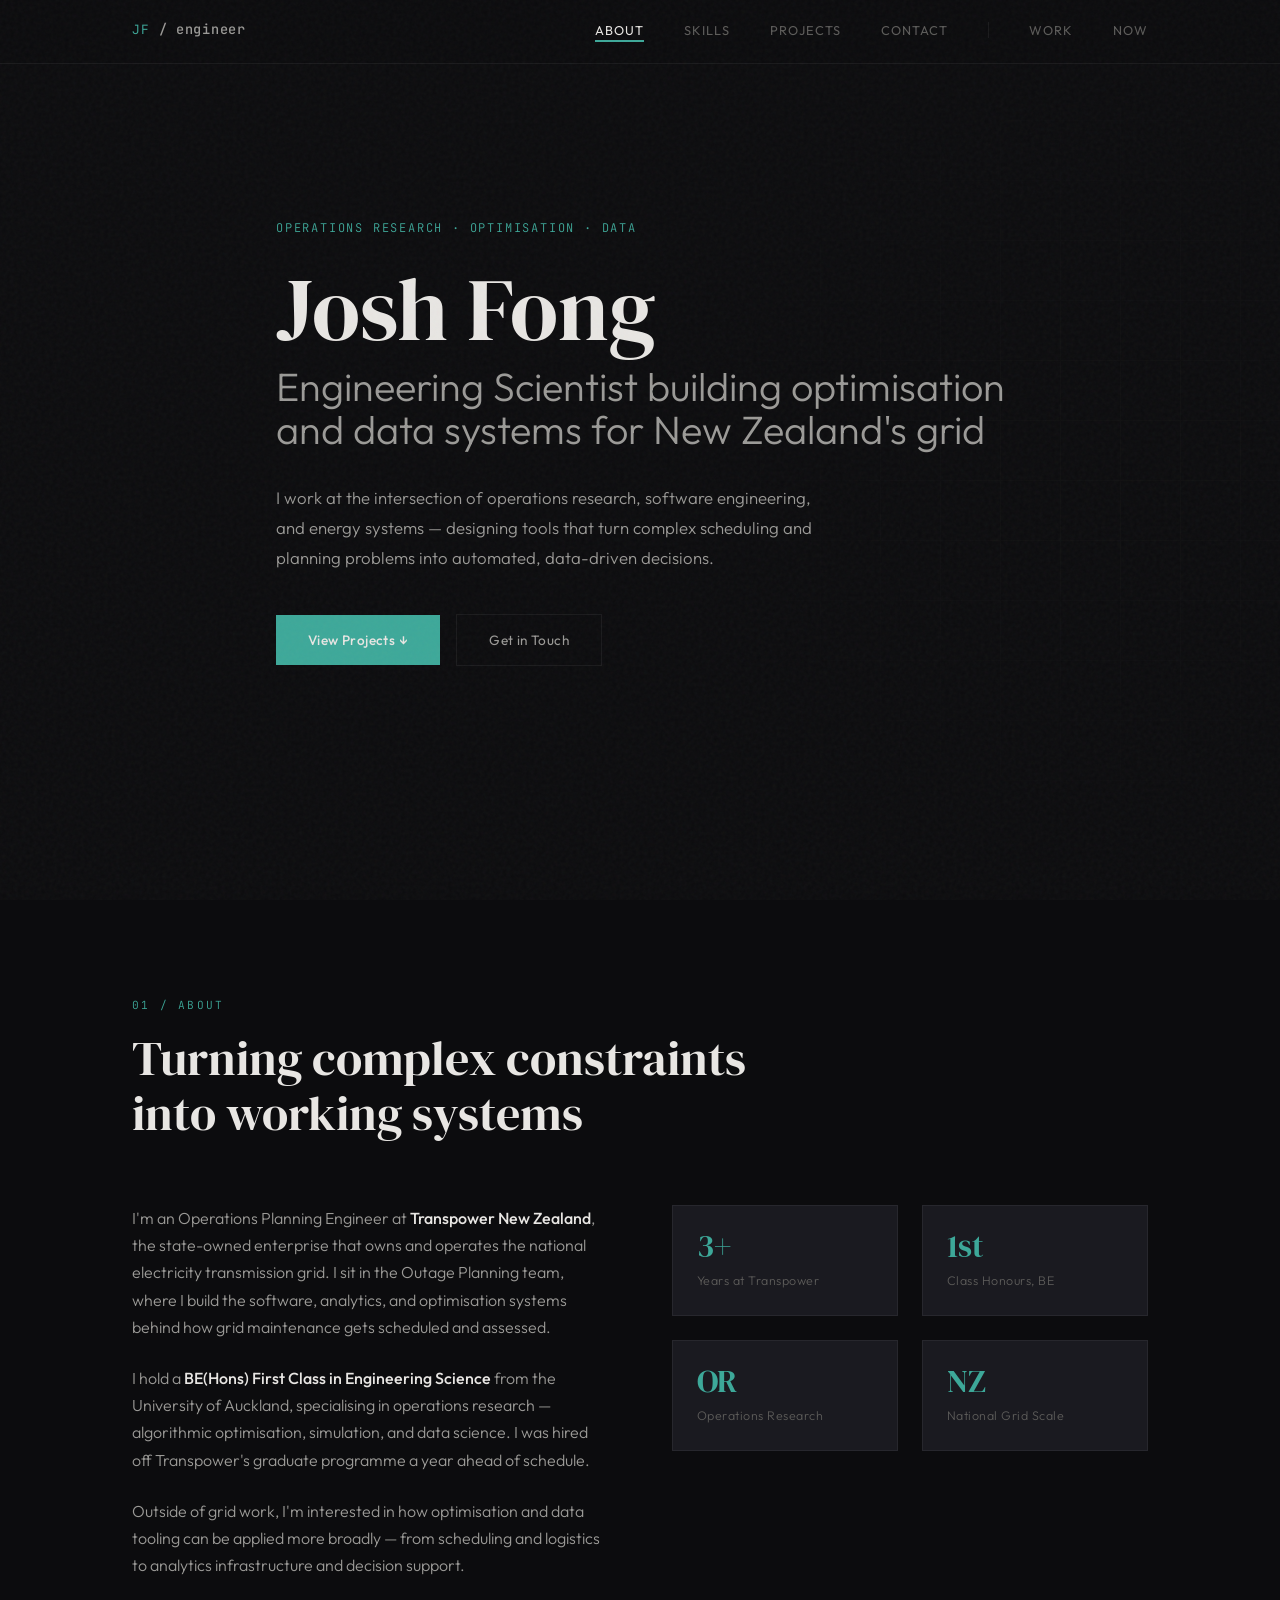
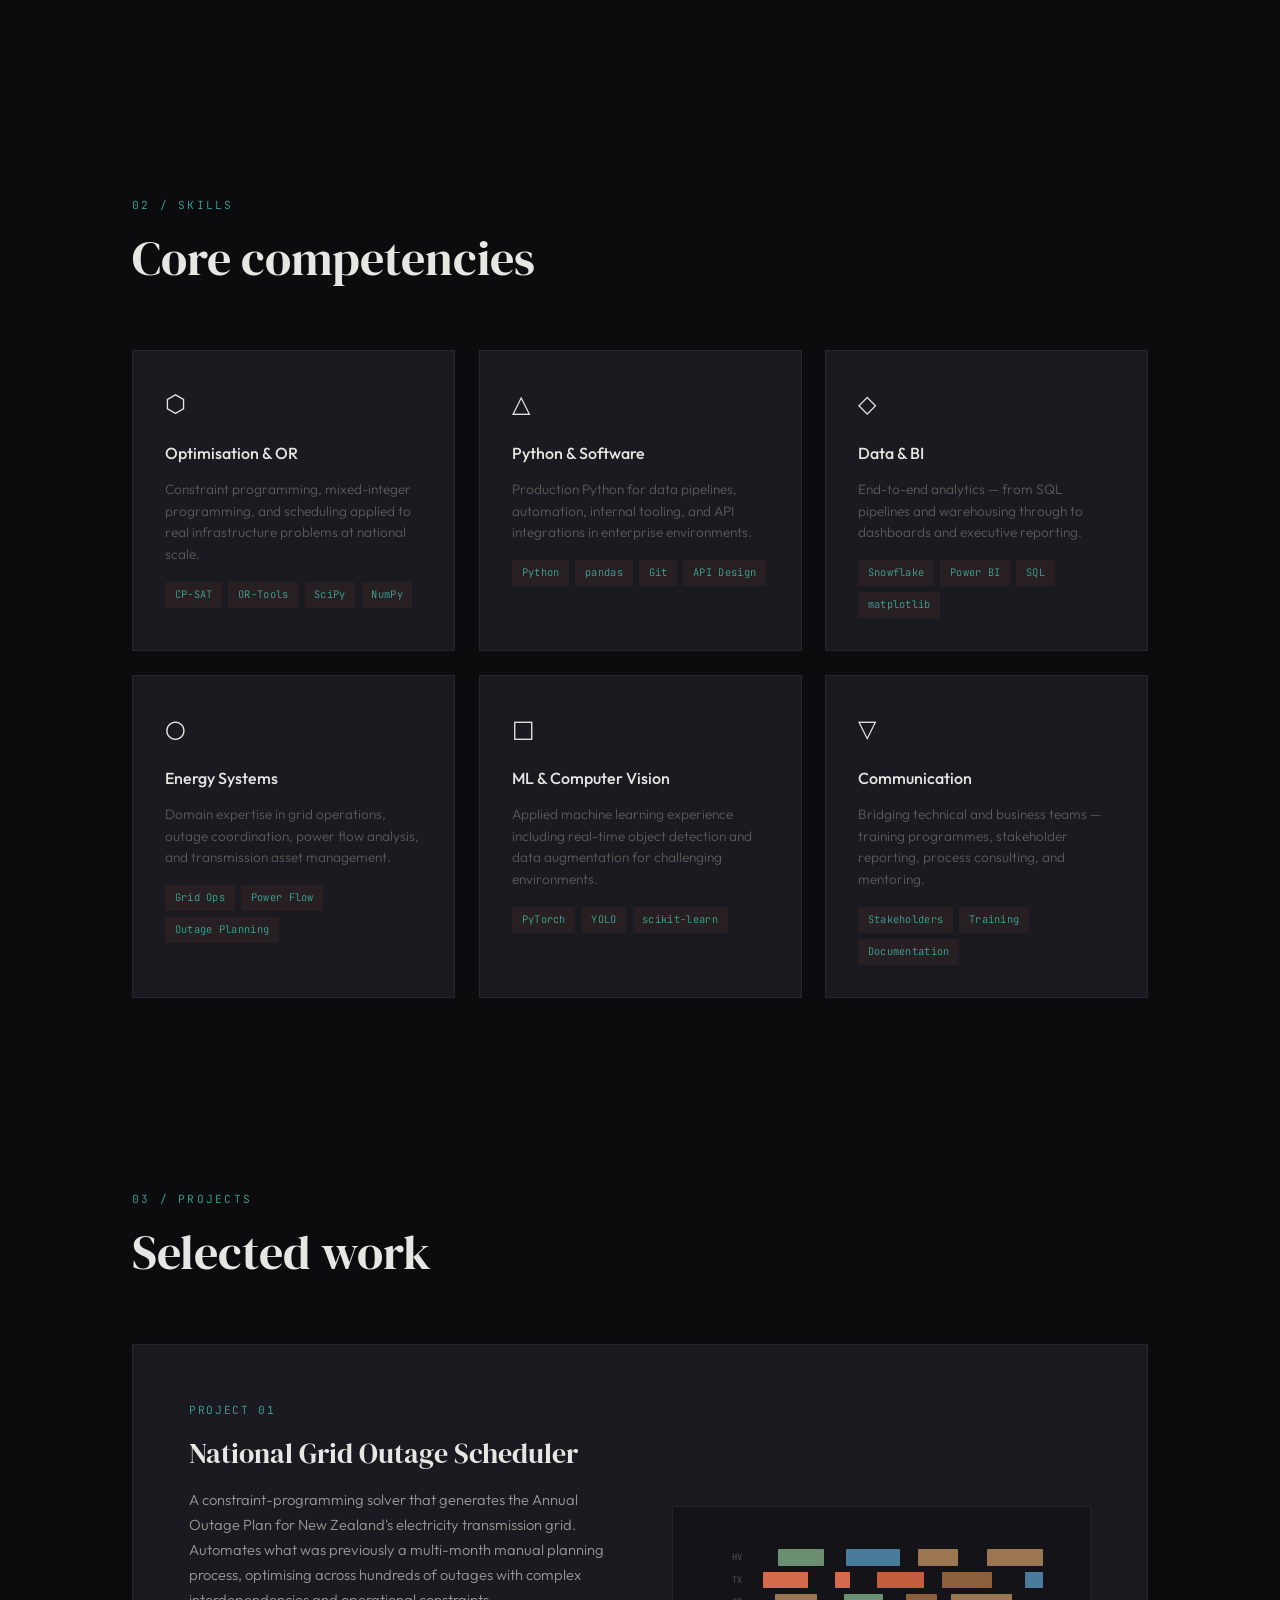
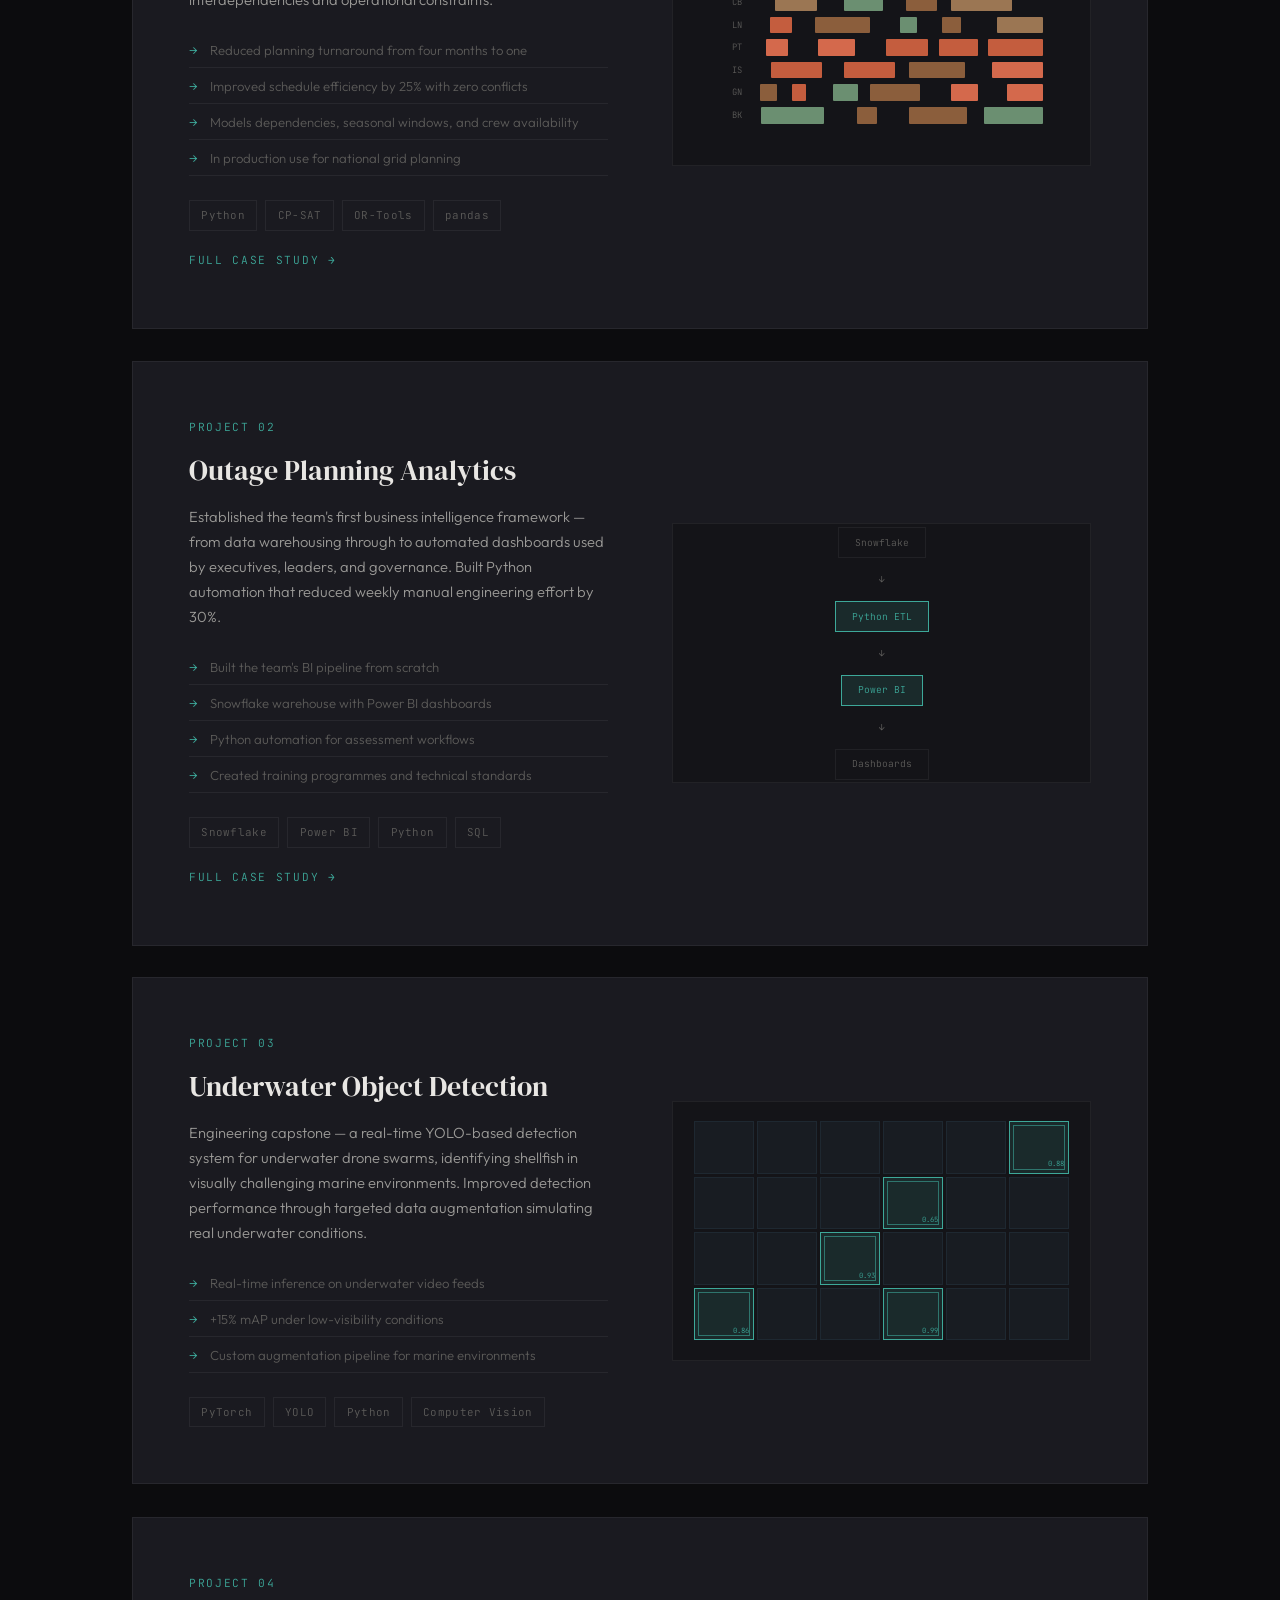
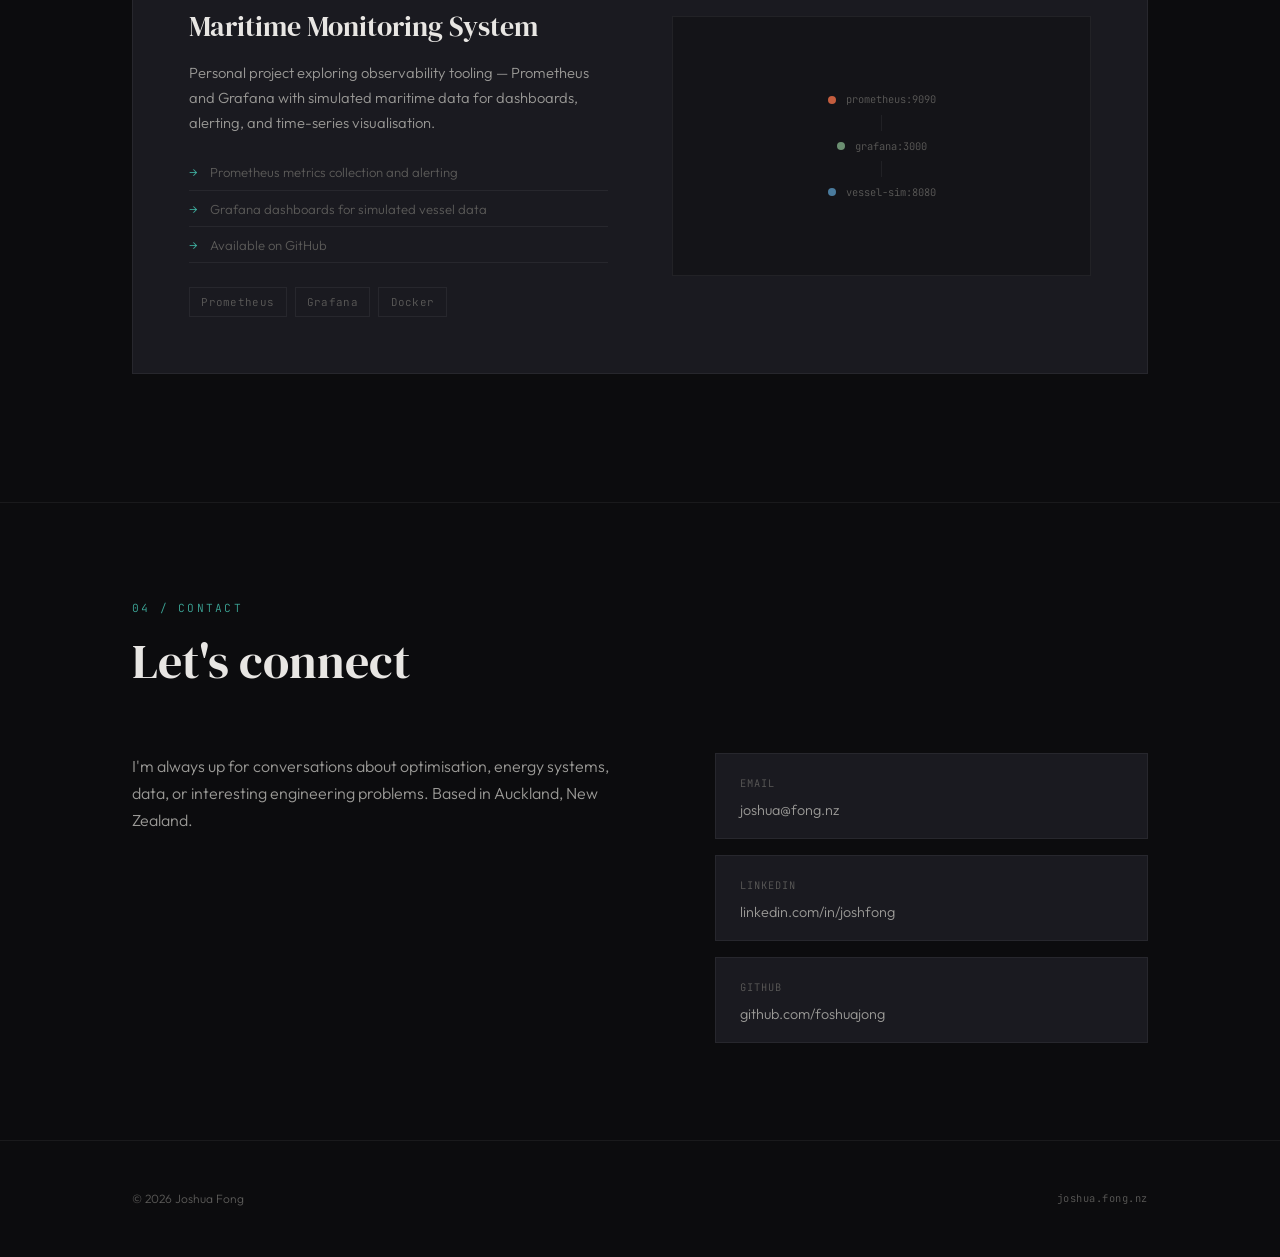
==== index.html @ 7b7b30b5 "update" ====
<!DOCTYPE html>
<html lang="en">
<head>
  <meta charset="UTF-8">
  <meta name="viewport" content="width=device-width, initial-scale=1.0">
  <title>Joshua Fong — Operations Research Engineer</title>
  <meta name="description" content="Operations Research Engineer specialising in mathematical optimisation, scheduling systems, and data analytics for critical infrastructure.">
  <!-- Open Graph -->
  <meta property="og:title" content="Joshua Fong — Operations Research Engineer" />
  <meta property="og:description" content="Operations Research Engineer specialising in optimisation, scheduling systems, and data analytics for critical infrastructure." />
  <meta property="og:image" content="https://joshua.fong.nz/images/preview.jpg?v=4" />
  <meta property="og:url" content="https://joshua.fong.nz/" />
  <meta property="og:type" content="website" />

  <!-- Twitter (used by many apps too) -->
  <meta name="twitter:card" content="summary_large_image">
  <meta name="twitter:title" content="Joshua Fong — Operations Research Engineer">
  <meta name="twitter:description" content="Optimisation, scheduling systems, and data analytics for critical infrastructure.">
  <meta name="twitter:image" content="https://joshua.fong.nz/images/preview.jpg?v=4">

  <link rel="preconnect" href="https://fonts.googleapis.com">
  <link rel="preconnect" href="https://fonts.gstatic.com" crossorigin>
  <link href="https://fonts.googleapis.com/css2?family=DM+Serif+Display&family=Outfit:wght@300;400;500;600&family=JetBrains+Mono:wght@400;500&display=swap" rel="stylesheet">
  <link rel="stylesheet" href="css/variables.css">
  <link rel="stylesheet" href="css/base.css">
  <link rel="stylesheet" href="css/components.css">
  <link rel="stylesheet" href="css/animations.css">
  <style>
    /* --- HERO --- */
    .hero {
      min-height: 100vh;
      display: flex;
      align-items: center;
      position: relative;
      padding-top: 5rem;
    }

    .hero-content { position: relative; z-index: 2; }

    .hero-label {
      font-family: var(--font-mono);
      font-size: 0.75rem;
      color: var(--accent);
      letter-spacing: 0.15em;
      text-transform: uppercase;
      margin-bottom: 1.5rem;
      opacity: 0;
      will-change: opacity, transform;
      animation: fadeUp 0.6s cubic-bezier(0.22, 1, 0.36, 1) forwards 0.2s;
    }

    .hero h1 {
      font-family: var(--font-display);
      font-size: clamp(3rem, 7vw, 5.5rem);
      font-weight: 400;
      line-height: 1.08;
      color: var(--text-primary);
      margin-bottom: 2rem;
      opacity: 0;
      will-change: opacity, transform;
      animation: fadeUp 0.6s cubic-bezier(0.22, 1, 0.36, 1) forwards 0.4s;
    }

    .hero h1 .thin {
      color: var(--text-secondary);
      font-family: var(--font-body);
      font-weight: 300;
      font-size: 0.45em;
      display: block;
      margin-top: 0.5rem;
    }

    .hero-text {
      max-width: 560px;
      font-size: 1.05rem;
      color: var(--text-secondary);
      line-height: 1.8;
      margin-bottom: 2.5rem;
      opacity: 0;
      will-change: opacity, transform;
      animation: fadeUp 0.6s cubic-bezier(0.22, 1, 0.36, 1) forwards 0.6s;
    }

    .hero-cta {
      display: flex;
      gap: 1rem;
      align-items: center;
      opacity: 0;
      will-change: opacity, transform;
      animation: fadeUp 0.6s cubic-bezier(0.22, 1, 0.36, 1) forwards 0.8s;
    }

    .hero-grid-bg {
      position: absolute;
      top: 0; right: -10%;
      width: 60%;
      height: 100%;
      opacity: 0.035;
      background-image:
        linear-gradient(var(--text-muted) 1px, transparent 1px),
        linear-gradient(90deg, var(--text-muted) 1px, transparent 1px);
      background-size: 60px 60px;
      mask-image: radial-gradient(ellipse at 60% 50%, black 20%, transparent 70%);
      -webkit-mask-image: radial-gradient(ellipse at 60% 50%, black 20%, transparent 70%);
    }

    /* --- ABOUT --- */
    .about-grid {
      display: grid;
      grid-template-columns: 1fr 1fr;
      gap: 4rem;
      align-items: start;
    }

    .about-text p {
      color: var(--text-secondary);
      margin-bottom: 1.5rem;
      font-size: 1rem;
    }

    .about-text strong {
      color: var(--text-primary);
      font-weight: 500;
    }

    .about-stats {
      display: grid;
      grid-template-columns: 1fr 1fr;
      gap: 1.5rem;
    }

    /* --- SKILLS --- */
    .skills-grid {
      display: grid;
      grid-template-columns: repeat(3, 1fr);
      gap: 1.5rem;
    }

    /* --- PROJECT VISUALS --- */
    .schedule-viz {
      width: 85%;
      height: 80%;
      display: flex;
      flex-direction: column;
      gap: 6px;
      padding: 1rem;
    }

    .schedule-row {
      display: flex;
      gap: 4px;
      flex: 1;
      align-items: center;
    }

    .schedule-row-label {
      font-family: var(--font-mono);
      font-size: 0.55rem;
      color: var(--text-muted);
      width: 28px;
      flex-shrink: 0;
      text-align: right;
      padding-right: 6px;
    }

    .schedule-bar {
      height: 100%;
      border-radius: 1px;
      opacity: 0;
      animation: barAppear 0.4s cubic-bezier(0.22, 1, 0.36, 1) forwards;
    }

    @keyframes barAppear { to { opacity: 1; } }

    .dataflow-viz {
      width: 85%;
      height: 80%;
      display: flex;
      flex-direction: column;
      align-items: center;
      justify-content: center;
      gap: 12px;
    }

    .dataflow-node {
      font-family: var(--font-mono);
      font-size: 0.6rem;
      padding: 0.4rem 1rem;
      border: 1px solid var(--border);
      color: var(--text-muted);
      text-align: center;
      opacity: 0;
      animation: nodeAppear 0.4s cubic-bezier(0.22, 1, 0.36, 1) forwards;
    }

    .dataflow-node.active {
      border-color: var(--accent);
      color: var(--accent);
      background: var(--accent-glow);
    }

    .dataflow-arrow {
      color: var(--text-muted);
      font-size: 0.7rem;
      opacity: 0;
      animation: nodeAppear 0.3s cubic-bezier(0.22, 1, 0.36, 1) forwards;
    }

    @keyframes nodeAppear { to { opacity: 1; } }

    .maritime-viz {
      width: 90%;
      height: 85%;
      position: relative;
      display: flex;
      flex-direction: column;
      align-items: center;
      justify-content: center;
    }

    .maritime-grid {
      display: grid;
      grid-template-columns: repeat(6, 1fr);
      grid-template-rows: repeat(4, 1fr);
      gap: 3px;
      width: 100%;
      height: 100%;
    }

    .maritime-cell {
      background: rgba(74, 123, 157, 0.08);
      border: 1px solid rgba(74, 123, 157, 0.12);
      position: relative;
      opacity: 0;
      animation: nodeAppear 0.3s cubic-bezier(0.22, 1, 0.36, 1) forwards;
    }

    .maritime-cell.detected {
      border-color: var(--accent);
      background: var(--accent-glow);
    }

    .maritime-cell.detected::after {
      content: '';
      position: absolute;
      top: 3px; left: 3px; right: 3px; bottom: 3px;
      border: 1px solid var(--accent);
      opacity: 0.6;
    }

    .maritime-cell .cell-label {
      position: absolute;
      bottom: 2px;
      right: 4px;
      font-family: var(--font-mono);
      font-size: 0.45rem;
      color: var(--text-muted);
      opacity: 0.6;
    }

    .maritime-cell.detected .cell-label {
      color: var(--accent);
      opacity: 1;
    }

    .stack-viz {
      display: flex;
      flex-direction: column;
      align-items: center;
      gap: 10px;
      font-family: var(--font-mono);
      font-size: 0.65rem;
      color: var(--text-muted);
      line-height: 1;
    }

    .stack-node {
      display: flex;
      align-items: center;
      gap: 10px;
      opacity: 0;
      animation: nodeAppear 0.4s cubic-bezier(0.22, 1, 0.36, 1) forwards;
    }

    .stack-dot {
      width: 8px;
      height: 8px;
      border-radius: 50%;
      flex-shrink: 0;
    }

    .stack-line {
      width: 1px;
      height: 16px;
      background: var(--border);
      opacity: 0;
      animation: nodeAppear 0.3s cubic-bezier(0.22, 1, 0.36, 1) forwards;
    }

    /* --- CONTACT --- */
    #contact { border-top: 1px solid var(--border); }

    .contact-content {
      display: grid;
      grid-template-columns: 1.2fr 1fr;
      gap: 4rem;
      align-items: start;
    }

    .contact-text p {
      color: var(--text-secondary);
      font-size: 1rem;
      margin-bottom: 2rem;
      max-width: 480px;
    }

    /* --- RESPONSIVE --- */
    @media (max-width: 900px) {
      .about-grid,
      .contact-content {
        grid-template-columns: 1fr;
        gap: 2.5rem;
      }

      .skills-grid { grid-template-columns: 1fr 1fr; }
    }

    @media (max-width: 640px) {
      .skills-grid { grid-template-columns: 1fr; }
      .about-stats { grid-template-columns: 1fr 1fr; }

      .hero-cta {
        flex-direction: column;
        align-items: flex-start;
      }
    }
    /* --- PROJECT CASE LINK --- */
    .project-case-link {
      display: inline-flex;
      align-items: center;
      gap: 0.5rem;
      margin-top: 1.25rem;
      font-family: var(--font-mono);
      font-size: 0.7rem;
      text-transform: uppercase;
      letter-spacing: 0.15em;
      color: var(--accent);
      text-decoration: none;
      transition: gap 0.2s ease;
    }

    .project-case-link:hover {
      gap: 0.75rem;
    }
  </style>
<link rel="icon" type="image/svg+xml" href="images/favicon.svg">
</head>

<body>

  <!-- NAV -->
  <nav>
    <div class="container">
      <div class="nav-mark"><span><a href="#">JF</a></span> / engineer</div>
      <ul class="nav-links" id="navLinks">
        <li><a href="#about">About</a></li>
        <li><a href="#skills">Skills</a></li>
        <li><a href="#projects">Projects</a></li>
        <li><a href="#contact">Contact</a></li>
        <li class="nav-sep"></li>
        <li><a href="work/">Work</a></li>
        <li><a href="now/">Now</a></li>
      </ul>
      <button class="nav-toggle" id="navToggle" aria-label="Toggle navigation">
        <span></span><span></span><span></span>
      </button>
    </div>
  </nav>

  <!-- HERO -->
  <section class="hero">
    <div class="hero-grid-bg"></div>
    <div class="container">
      <div class="hero-content">
        <div class="hero-label">Operations Research · Optimisation · Data</div>
        <h1>
          Josh Fong
          <span class="thin">Engineering Scientist building optimisation<br>and data systems for New Zealand's grid</span>
        </h1>
        <p class="hero-text">
          I work at the intersection of operations research, software engineering,
          and energy systems — designing tools that turn complex scheduling and planning
          problems into automated, data-driven decisions.
        </p>
        <div class="hero-cta">
          <a href="#projects" class="btn-primary">View Projects ↓</a>
          <a href="#contact" class="btn-secondary">Get in Touch</a>
        </div>
      </div>
    </div>
  </section>

  <!-- ABOUT -->
  <section id="about">
    <div class="container">
      <div class="section-header reveal">
        <div class="section-label">01 / About</div>
        <h2 class="section-title">Turning complex constraints<br>into working systems</h2>
      </div>
      <div class="about-grid">
        <div class="about-text reveal">
          <p>
            I'm an Operations Planning Engineer at <strong>Transpower New Zealand</strong>,
            the state-owned enterprise that owns and operates the national electricity
            transmission grid. I sit in the Outage Planning team, where I build the
            software, analytics, and optimisation systems behind how grid maintenance
            gets scheduled and assessed.
          </p>
          <p>
            I hold a <strong>BE(Hons) First Class in Engineering Science</strong> from the
            University of Auckland, specialising in operations research — algorithmic
            optimisation, simulation, and data science. I was hired off Transpower's
            graduate programme a year ahead of schedule.
          </p>
          <p>
            Outside of grid work, I'm interested in how optimisation and data tooling
            can be applied more broadly — from scheduling and logistics to analytics
            infrastructure and decision support.
          </p>
        </div>
        <div class="about-stats reveal">
          <div class="stat-card">
            <div class="stat-number">3+</div>
            <div class="stat-label">Years at Transpower</div>
          </div>
          <div class="stat-card">
            <div class="stat-number">1st</div>
            <div class="stat-label">Class Honours, BE</div>
          </div>
          <div class="stat-card">
            <div class="stat-number">OR</div>
            <div class="stat-label">Operations Research</div>
          </div>
          <div class="stat-card">
            <div class="stat-number">NZ</div>
            <div class="stat-label">National Grid Scale</div>
          </div>
        </div>
      </div>
    </div>
  </section>

  <!-- SKILLS -->
  <section id="skills">
    <div class="container">
      <div class="section-header reveal">
        <div class="section-label">02 / Skills</div>
        <h2 class="section-title">Core competencies</h2>
      </div>
      <div class="skills-grid">
        <div class="skill-card reveal">
          <span class="skill-icon">⬡</span>
          <h3>Optimisation & OR</h3>
          <p>Constraint programming, mixed-integer programming, and scheduling applied to real infrastructure problems at national scale.</p>
          <div class="skill-tags">
            <span class="skill-tag">CP-SAT</span>
            <span class="skill-tag">OR-Tools</span>
            <span class="skill-tag">SciPy</span>
            <span class="skill-tag">NumPy</span>
          </div>
        </div>
        <div class="skill-card reveal">
          <span class="skill-icon">△</span>
          <h3>Python & Software</h3>
          <p>Production Python for data pipelines, automation, internal tooling, and API integrations in enterprise environments.</p>
          <div class="skill-tags">
            <span class="skill-tag">Python</span>
            <span class="skill-tag">pandas</span>
            <span class="skill-tag">Git</span>
            <span class="skill-tag">API Design</span>
          </div>
        </div>
        <div class="skill-card reveal">
          <span class="skill-icon">◇</span>
          <h3>Data & BI</h3>
          <p>End-to-end analytics — from SQL pipelines and warehousing through to dashboards and executive reporting.</p>
          <div class="skill-tags">
            <span class="skill-tag">Snowflake</span>
            <span class="skill-tag">Power BI</span>
            <span class="skill-tag">SQL</span>
            <span class="skill-tag">matplotlib</span>
          </div>
        </div>
        <div class="skill-card reveal">
          <span class="skill-icon">○</span>
          <h3>Energy Systems</h3>
          <p>Domain expertise in grid operations, outage coordination, power flow analysis, and transmission asset management.</p>
          <div class="skill-tags">
            <span class="skill-tag">Grid Ops</span>
            <span class="skill-tag">Power Flow</span>
            <span class="skill-tag">Outage Planning</span>
          </div>
        </div>
        <div class="skill-card reveal">
          <span class="skill-icon">□</span>
          <h3>ML & Computer Vision</h3>
          <p>Applied machine learning experience including real-time object detection and data augmentation for challenging environments.</p>
          <div class="skill-tags">
            <span class="skill-tag">PyTorch</span>
            <span class="skill-tag">YOLO</span>
            <span class="skill-tag">scikit-learn</span>
          </div>
        </div>
        <div class="skill-card reveal">
          <span class="skill-icon">▽</span>
          <h3>Communication</h3>
          <p>Bridging technical and business teams — training programmes, stakeholder reporting, process consulting, and mentoring.</p>
          <div class="skill-tags">
            <span class="skill-tag">Stakeholders</span>
            <span class="skill-tag">Training</span>
            <span class="skill-tag">Documentation</span>
          </div>
        </div>
      </div>
    </div>
  </section>

  <!-- PROJECTS -->
  <section id="projects">
    <div class="container">
      <div class="section-header reveal">
        <div class="section-label">03 / Projects</div>
        <h2 class="section-title">Selected work</h2>
      </div>

      <!-- Project 1: CP-SAT Scheduler -->
      <div class="project-card reveal">
        <div class="project-info">
          <div class="project-number">PROJECT 01</div>
          <h3>National Grid Outage Scheduler</h3>
          <p>
            A constraint-programming solver that generates the Annual Outage Plan for
            New Zealand's electricity transmission grid. Automates what was previously
            a multi-month manual planning process, optimising across hundreds of outages
            with complex interdependencies and operational constraints.
          </p>
          <ul class="project-detail-list">
            <li>Reduced planning turnaround from four months to one</li>
            <li>Improved schedule efficiency by 25% with zero conflicts</li>
            <li>Models dependencies, seasonal windows, and crew availability</li>
            <li>In production use for national grid planning</li>
          </ul>
          <div class="project-tech">
            <span>Python</span>
            <span>CP-SAT</span>
            <span>OR-Tools</span>
            <span>pandas</span>
          </div>
          <a href="work/#case-01" class="project-case-link">Full case study →</a>
        </div>
        <div class="project-visual">
          <div class="project-visual-inner" id="scheduleViz"></div>
        </div>
      </div>

      <!-- Project 2: BI Reporting -->
      <div class="project-card reveal">
        <div class="project-info">
          <div class="project-number">PROJECT 02</div>
          <h3>Outage Planning Analytics</h3>
          <p>
            Established the team's first business intelligence framework — from data
            warehousing through to automated dashboards used by executives, leaders,
            and governance. Built Python automation that reduced weekly manual engineering
            effort by 30%.
          </p>
          <ul class="project-detail-list">
            <li>Built the team's BI pipeline from scratch</li>
            <li>Snowflake warehouse with Power BI dashboards</li>
            <li>Python automation for assessment workflows</li>
            <li>Created training programmes and technical standards</li>
          </ul>
          <div class="project-tech">
            <span>Snowflake</span>
            <span>Power BI</span>
            <span>Python</span>
            <span>SQL</span>
          </div>
          <a href="work/#case-02" class="project-case-link">Full case study →</a>
        </div>
        <div class="project-visual">
          <div class="project-visual-inner" id="dataflowViz"></div>
        </div>
      </div>

      <!-- Project 3: Maritime AI -->
      <div class="project-card reveal">
        <div class="project-info">
          <div class="project-number">PROJECT 03</div>
          <h3>Underwater Object Detection</h3>
          <p>
            Engineering capstone — a real-time YOLO-based detection system for
            underwater drone swarms, identifying shellfish in visually challenging marine
            environments. Improved detection performance through targeted data
            augmentation simulating real underwater conditions.
          </p>
          <ul class="project-detail-list">
            <li>Real-time inference on underwater video feeds</li>
            <li>+15% mAP under low-visibility conditions</li>
            <li>Custom augmentation pipeline for marine environments</li>
          </ul>
          <div class="project-tech">
            <span>PyTorch</span>
            <span>YOLO</span>
            <span>Python</span>
            <span>Computer Vision</span>
          </div>
        </div>
        <div class="project-visual">
          <div class="project-visual-inner" id="maritimeViz"></div>
        </div>
      </div>

      <!-- Project 4: Maritime Monitoring -->
      <div class="project-card reveal">
        <div class="project-info">
          <div class="project-number">PROJECT 04</div>
          <h3>Maritime Monitoring System</h3>
          <p>
            Personal project exploring observability tooling — Prometheus and Grafana
            with simulated maritime data for dashboards, alerting, and time-series
            visualisation.
          </p>
          <ul class="project-detail-list">
            <li>Prometheus metrics collection and alerting</li>
            <li>Grafana dashboards for simulated vessel data</li>
            <li>Available on GitHub</li>
          </ul>
          <div class="project-tech">
            <span>Prometheus</span>
            <span>Grafana</span>
            <span>Docker</span>
          </div>
        </div>
        <div class="project-visual">
          <div class="project-visual-inner" id="stackViz"></div>
        </div>
      </div>
    </div>
  </section>

  <!-- CONTACT -->
  <section id="contact">
    <div class="container">
      <div class="section-header reveal">
        <div class="section-label">04 / Contact</div>
        <h2 class="section-title">Let's connect</h2>
      </div>
      <div class="contact-content">
        <div class="contact-text reveal">
          <p>
            I'm always up for conversations about optimisation, energy systems, data,
            or interesting engineering problems. Based in Auckland, New Zealand.
          </p>
        </div>
        <ul class="contact-links reveal">
          <li>
            <a href="mailto:joshua@fong.nz">
              <div>
                <span class="link-label">Email</span>
                <span class="link-value">joshua@fong.nz</span>
              </div>
            </a>
          </li>
          <li>
            <a href="https://linkedin.com/in/joshfong" target="_blank" rel="noopener">
              <div>
                <span class="link-label">LinkedIn</span>
                <span class="link-value">linkedin.com/in/joshfong</span>
              </div>
            </a>
          </li>
          <li>
            <a href="https://github.com/foshuajong" target="_blank" rel="noopener">
              <div>
                <span class="link-label">GitHub</span>
                <span class="link-value">github.com/foshuajong</span>
              </div>
            </a>
          </li>
        </ul>
      </div>
    </div>
  </section>

  <!-- FOOTER -->
  <footer>
    <div class="container">
      <p>&copy; 2026 Joshua Fong</p>
      <span class="footer-note">joshua.fong.nz</span>
    </div>
  </footer>

  <script>
    // Mobile nav
    const navToggle = document.getElementById('navToggle');
    const navLinks = document.getElementById('navLinks');
    navToggle.addEventListener('click', () => navLinks.classList.toggle('open'));
    navLinks.querySelectorAll('a').forEach(link => {
      link.addEventListener('click', () => navLinks.classList.remove('open'));
    });

    // Scroll reveal
    const reveals = document.querySelectorAll('.reveal');
    const observer = new IntersectionObserver((entries) => {
      entries.forEach((entry) => {
        if (entry.isIntersecting) {
          entry.target.classList.add('visible');
          observer.unobserve(entry.target);
        }
      });
    }, { threshold: 0.1, rootMargin: '0px 0px -40px 0px' });
    reveals.forEach(el => observer.observe(el));

    // Schedule Gantt visualization
    function buildScheduleViz() {
      const container = document.getElementById('scheduleViz');
      if (!container) return;
      const viz = document.createElement('div');
      viz.className = 'schedule-viz';
      const colors = ['#C45D3E', '#D4694C', '#8B5E3C', '#6B8F71', '#4A7B9D', '#9B7653'];
      const labels = ['HV', 'TX', 'CB', 'LN', 'PT', 'IS', 'GN', 'BK'];
      for (let r = 0; r < 8; r++) {
        const row = document.createElement('div');
        row.className = 'schedule-row';
        const label = document.createElement('span');
        label.className = 'schedule-row-label';
        label.textContent = labels[r];
        row.appendChild(label);
        let pos = 0;
        while (pos < 100) {
          const gap = 2 + Math.random() * 8;
          pos += gap;
          const width = 5 + Math.random() * 20;
          if (pos + width > 100) break;
          const bar = document.createElement('div');
          bar.className = 'schedule-bar';
          bar.style.width = width + '%';
          bar.style.marginLeft = gap + '%';
          bar.style.background = colors[Math.floor(Math.random() * colors.length)];
          bar.style.opacity = (0.4 + Math.random() * 0.6).toFixed(2);
          bar.style.animationDelay = (r * 0.08 + Math.random() * 0.3).toFixed(2) + 's';
          row.appendChild(bar);
          pos += width;
        }
        viz.appendChild(row);
      }
      container.appendChild(viz);
    }

    // Dataflow visualization
    function buildDataflowViz() {
      const container = document.getElementById('dataflowViz');
      if (!container) return;
      const viz = document.createElement('div');
      viz.className = 'dataflow-viz';
      const nodes = [
        { text: 'Snowflake', active: false },
        { text: '↓', arrow: true },
        { text: 'Python ETL', active: true },
        { text: '↓', arrow: true },
        { text: 'Power BI', active: true },
        { text: '↓', arrow: true },
        { text: 'Dashboards', active: false }
      ];
      nodes.forEach((n, i) => {
        const el = document.createElement('div');
        if (n.arrow) {
          el.className = 'dataflow-arrow';
          el.textContent = n.text;
        } else {
          el.className = 'dataflow-node' + (n.active ? ' active' : '');
          el.textContent = n.text;
        }
        el.style.animationDelay = (i * 0.12) + 's';
        viz.appendChild(el);
      });
      container.appendChild(viz);
    }

    // Maritime detection grid
    function buildMaritimeViz() {
      const container = document.getElementById('maritimeViz');
      if (!container) return;
      const viz = document.createElement('div');
      viz.className = 'maritime-viz';
      const grid = document.createElement('div');
      grid.className = 'maritime-grid';
      const detected = [5, 9, 14, 18, 21];
      for (let i = 0; i < 24; i++) {
        const cell = document.createElement('div');
        cell.className = 'maritime-cell' + (detected.includes(i) ? ' detected' : '');
        cell.style.animationDelay = (i * 0.04) + 's';
        if (detected.includes(i)) {
          const label = document.createElement('span');
          label.className = 'cell-label';
          label.textContent = (Math.random() * 0.4 + 0.6).toFixed(2);
          cell.appendChild(label);
        }
        grid.appendChild(cell);
      }
      viz.appendChild(grid);
      container.appendChild(viz);
    }

    // Stack visualization
    function buildStackViz() {
      const container = document.getElementById('stackViz');
      if (!container) return;
      const viz = document.createElement('div');
      viz.className = 'stack-viz';
      const stack = [
        { label: 'prometheus:9090', color: '#C45D3E' },
        { label: 'grafana:3000', color: '#6B8F71' },
        { label: 'vessel-sim:8080', color: '#4A7B9D' }
      ];
      stack.forEach((s, i) => {
        if (i > 0) {
          const line = document.createElement('div');
          line.className = 'stack-line';
          line.style.animationDelay = (i * 0.2 - 0.1) + 's';
          viz.appendChild(line);
        }
        const node = document.createElement('div');
        node.className = 'stack-node';
        node.style.animationDelay = (i * 0.2) + 's';
        const dot = document.createElement('span');
        dot.className = 'stack-dot';
        dot.style.background = s.color;
        const text = document.createElement('span');
        text.textContent = s.label;
        node.appendChild(dot);
        node.appendChild(text);
        viz.appendChild(node);
      });
      container.appendChild(viz);
    }

    buildScheduleViz();
    buildDataflowViz();
    buildMaritimeViz();
    buildStackViz();

    // Nav scroll tracking
    (function () {
      const sections = ['about', 'skills', 'projects', 'contact'];
      const navAnchors = {};
      document.querySelectorAll('.nav-links a').forEach(a => {
        const href = a.getAttribute('href');
        if (href && href.startsWith('#') && href.length > 1) {
          navAnchors[href.slice(1)] = a;
        }
      });

      function setActive(id) {
        Object.values(navAnchors).forEach(a => a.classList.remove('nav-active'));
        if (id && navAnchors[id]) navAnchors[id].classList.add('nav-active');
      }

      function update() {
        const offset = 100;
        const atBottom = window.scrollY + window.innerHeight >= document.body.scrollHeight - 20;
        if (atBottom) { setActive(sections[sections.length - 1]); return; }
        const scrollY = window.scrollY + offset;
        let current = sections[0];
        for (const id of sections) {
          const el = document.getElementById(id);
          if (el && el.offsetTop <= scrollY) current = id;
        }
        setActive(current);
      }

      window.addEventListener('scroll', update, { passive: true });
      update();
    })();
  </script>

</body>
</html>
---- css/variables.css ----
:root {
  --bg: #0C0C0E;
  --bg-elevated: #141418;
  --bg-card: #1A1A20;
  --text-primary: #E8E6E3;
  --text-secondary: #9B9A97;
  --text-muted: #5C5B59;
  --accent: #3DA899;
  --accent-glow: rgba(61, 168, 153, 0.15);
  --border: rgba(255,255,255,0.06);
  --font-display: 'DM Serif Display', Georgia, serif;
  --font-body: 'Outfit', system-ui, sans-serif;
  --font-mono: 'JetBrains Mono', monospace;
}
---- css/base.css ----
*, *::before, *::after { margin: 0; padding: 0; box-sizing: border-box; }

html {
  scroll-behavior: smooth;
  scrollbar-width: thin;
  scrollbar-color: var(--text-muted) transparent;
}

body {
  font-family: var(--font-body);
  background: var(--bg);
  color: var(--text-primary);
  font-weight: 300;
  line-height: 1.7;
  -webkit-font-smoothing: antialiased;
  overflow-x: hidden;
}

::selection {
  background: var(--accent);
  color: var(--text-primary);
}

body::before {
  content: '';
  position: fixed;
  top: 0; left: 0; width: 100%; height: 100%;
  background-image: url("data:image/svg+xml,%3Csvg viewBox='0 0 256 256' xmlns='http://www.w3.org/2000/svg'%3E%3Cfilter id='n'%3E%3CfeTurbulence type='fractalNoise' baseFrequency='0.9' numOctaves='4' stitchTiles='stitch'/%3E%3C/filter%3E%3Crect width='100%25' height='100%25' filter='url(%23n)' opacity='0.04'/%3E%3C/svg%3E");
  pointer-events: none;
  z-index: 9999;
}

.container {
  max-width: 1080px;
  margin: 0 auto;
  padding: 0 2rem;
}

section { padding: 6rem 0; }

@media (max-width: 640px) {
  section { padding: 4rem 0; }
  .container { padding: 0 1.25rem; }
}
---- css/components.css ----
/* --- NAV --- */
nav {
  position: fixed;
  top: 0; left: 0; right: 0;
  z-index: 100;
  padding: 1.25rem 0;
  background: rgba(12, 12, 14, 0.8);
  backdrop-filter: blur(20px);
  -webkit-backdrop-filter: blur(20px);
  border-bottom: 1px solid var(--border);
  padding-top: calc(16px + env(safe-area-inset-top));
}

nav .container {
  display: flex;
  justify-content: space-between;
  align-items: center;
}

.nav-mark {
  font-family: var(--font-mono);
  font-size: 0.85rem;
  font-weight: 500;
  color: var(--text-secondary);
  letter-spacing: 0.05em;
}

.nav-mark a { color: var(--accent) !important; }

.nav-links {
  display: flex;
  gap: 2.5rem;
  list-style: none;
}

.nav-links a, .nav-mark a {
  font-size: 0.8rem;
  font-weight: 400;
  color: var(--text-muted);
  text-decoration: none;
  letter-spacing: 0.08em;
  text-transform: uppercase;
  transition: color 0.25s ease;
}

.nav-links a {
  position: relative;
}

.nav-links a:hover { color: var(--text-primary); }

/* Active nav indicator */
.nav-links a[aria-current="page"],
.nav-links a.nav-active {
  color: var(--text-primary);
}

.nav-links a[aria-current="page"]::after,
.nav-links a.nav-active::after {
  content: '';
  position: absolute;
  bottom: -4px;
  left: 0;
  right: 0;
  height: 2px;
  background: var(--accent);
}

/* Nav separator */
.nav-sep {
  width: 1px;
  height: 1rem;
  background: var(--border);
  align-self: center;
}

.nav-toggle {
  display: none;
  background: none;
  border: none;
  cursor: pointer;
  padding: 0.5rem;
}

.nav-toggle span {
  display: block;
  width: 20px;
  height: 1.5px;
  background: var(--text-secondary);
  margin: 5px 0;
  transition: all 0.3s ease;
}

/* --- BUTTONS --- */
.btn-primary {
  display: inline-flex;
  align-items: center;
  gap: 0.5rem;
  padding: 0.85rem 2rem;
  background: var(--accent);
  color: var(--text-primary);
  text-decoration: none;
  font-family: var(--font-body);
  font-size: 0.85rem;
  font-weight: 500;
  letter-spacing: 0.03em;
  border: none;
  cursor: pointer;
  transition: all 0.3s ease;
}

.btn-primary:hover {
  background: #d4694c;
  transform: translateY(-1px);
  box-shadow: 0 8px 30px rgba(196, 93, 62, 0.25);
}

.btn-secondary {
  display: inline-flex;
  align-items: center;
  gap: 0.5rem;
  padding: 0.85rem 2rem;
  background: transparent;
  color: var(--text-secondary);
  text-decoration: none;
  font-size: 0.85rem;
  font-weight: 400;
  letter-spacing: 0.03em;
  border: 1px solid var(--border);
  transition: all 0.3s ease;
}

.btn-secondary:hover {
  border-color: var(--text-muted);
  color: var(--text-primary);
}

/* --- SECTION HEADERS --- */
.section-header { margin-bottom: 4rem; }

.section-label {
  font-family: var(--font-mono);
  font-size: 0.7rem;
  color: var(--accent);
  letter-spacing: 0.2em;
  text-transform: uppercase;
  margin-bottom: 1rem;
}

.section-title {
  font-family: var(--font-display);
  font-size: clamp(2rem, 4vw, 3rem);
  font-weight: 400;
  line-height: 1.15;
}

/* --- STAT CARDS --- */
.stat-card {
  padding: 1.5rem;
  background: var(--bg-card);
  border: 1px solid var(--border);
  transition: border-color 0.3s ease;
}

.stat-card:hover { border-color: rgba(196, 93, 62, 0.3); }

.stat-number {
  font-family: var(--font-display);
  font-size: 2rem;
  color: var(--accent);
  line-height: 1;
  margin-bottom: 0.5rem;
}

.stat-label {
  font-size: 0.78rem;
  color: var(--text-muted);
  letter-spacing: 0.04em;
}

/* --- SKILL CARDS --- */
.skill-card {
  padding: 2rem;
  background: var(--bg-card);
  border: 1px solid var(--border);
  transition: all 0.3s ease;
  position: relative;
  overflow: hidden;
}

.skill-card::before {
  content: '';
  position: absolute;
  top: 0; left: 0;
  width: 100%;
  height: 2px;
  background: var(--accent);
  transform: scaleX(0);
  transform-origin: left;
  transition: transform 0.4s ease;
}

.skill-card:hover::before { transform: scaleX(1); }

.skill-card:hover {
  border-color: rgba(196, 93, 62, 0.2);
  transform: translateY(-2px);
}

.skill-icon {
  font-size: 1.5rem;
  margin-bottom: 1rem;
  display: block;
}

.skill-card h3 {
  font-family: var(--font-body);
  font-size: 1rem;
  font-weight: 500;
  margin-bottom: 0.75rem;
}

.skill-card p {
  font-size: 0.85rem;
  color: var(--text-muted);
  line-height: 1.6;
}

.skill-tags {
  margin-top: 1rem;
  display: flex;
  flex-wrap: wrap;
  gap: 0.4rem;
}

.skill-tag {
  font-family: var(--font-mono);
  font-size: 0.65rem;
  padding: 0.25rem 0.6rem;
  background: rgba(196, 93, 62, 0.08);
  color: var(--accent);
  letter-spacing: 0.03em;
}

/* --- PROJECT CARDS --- */
.project-card {
  display: grid;
  grid-template-columns: 1fr 1fr;
  gap: 4rem;
  padding: 3.5rem;
  background: var(--bg-card);
  border: 1px solid var(--border);
  margin-bottom: 2rem;
  transition: border-color 0.3s ease;
  align-items: center;
}

.project-card:hover { border-color: rgba(196, 93, 62, 0.2); }

.project-number {
  font-family: var(--font-mono);
  font-size: 0.7rem;
  color: var(--accent);
  letter-spacing: 0.15em;
  margin-bottom: 1rem;
}

.project-card h3 {
  font-family: var(--font-display);
  font-size: 1.75rem;
  font-weight: 400;
  margin-bottom: 1rem;
  line-height: 1.25;
}

.project-card p {
  color: var(--text-secondary);
  font-size: 0.92rem;
  margin-bottom: 1.25rem;
  line-height: 1.7;
}

.project-detail-list {
  list-style: none;
  margin-bottom: 1.5rem;
}

.project-detail-list li {
  font-size: 0.82rem;
  color: var(--text-muted);
  padding: 0.4rem 0;
  border-bottom: 1px solid var(--border);
  display: flex;
  gap: 0.75rem;
}

.project-detail-list li::before {
  content: '→';
  color: var(--accent);
  flex-shrink: 0;
}

.project-tech {
  display: flex;
  flex-wrap: wrap;
  gap: 0.5rem;
}

.project-tech span {
  font-family: var(--font-mono);
  font-size: 0.68rem;
  padding: 0.3rem 0.7rem;
  border: 1px solid var(--border);
  color: var(--text-muted);
  letter-spacing: 0.03em;
}

.project-visual {
  display: flex;
  align-items: center;
  justify-content: center;
  min-height: 280px;
  position: relative;
}

.project-visual-inner {
  width: 100%;
  height: 260px;
  background: var(--bg-elevated);
  border: 1px solid var(--border);
  position: relative;
  overflow: hidden;
  display: flex;
  align-items: center;
  justify-content: center;
}

/* --- CONTACT LINKS --- */
.contact-links {
  list-style: none;
  display: flex;
  flex-direction: column;
  gap: 1rem;
}

.contact-links a {
  display: flex;
  align-items: center;
  gap: 1rem;
  color: var(--text-secondary);
  text-decoration: none;
  font-size: 0.9rem;
  transition: all 0.25s ease;
  padding: 1rem 1.5rem;
  background: var(--bg-card);
  border: 1px solid var(--border);
}

.contact-links a:hover {
  color: var(--text-primary);
  border-color: rgba(196, 93, 62, 0.3);
}

.contact-links .link-label {
  font-family: var(--font-mono);
  font-size: 0.65rem;
  color: var(--text-muted);
  letter-spacing: 0.1em;
  text-transform: uppercase;
}

.contact-links .link-value {
  display: block;
  margin-top: 0.2rem;
}

/* --- FOOTER --- */
footer {
  padding: 3rem 0;
  border-top: 1px solid var(--border);
}

footer .container {
  display: flex;
  justify-content: space-between;
  align-items: center;
}

footer p {
  font-size: 0.75rem;
  color: var(--text-muted);
}

footer .footer-note {
  font-family: var(--font-mono);
  font-size: 0.65rem;
  color: var(--text-muted);
  letter-spacing: 0.05em;
}

/* --- RESPONSIVE --- */
@media (max-width: 900px) {
  .project-card {
    grid-template-columns: 1fr;
    gap: 2.5rem;
    padding: 2rem;
  }

  .project-visual { order: -1; }
}

@media (max-width: 640px) {
  .nav-links {
    display: none;
    position: absolute;
    top: 100%;
    left: 0; right: 0;
    flex-direction: column;
    background: rgba(12, 12, 14, 0.95);
    backdrop-filter: blur(20px);
    padding: 1.5rem 2rem;
    gap: 1.25rem;
    border-bottom: 1px solid var(--border);
  }

  .nav-links.open { display: flex; }
  .nav-toggle { display: block; }
  .nav-sep { display: none; }

  footer .container {
    flex-direction: column;
    gap: 1rem;
    text-align: center;
  }
}
---- css/animations.css ----
@keyframes fadeUp {
  from { opacity: 0; transform: translateY(20px); }
  to { opacity: 1; transform: translateY(0); }
}

.reveal {
  opacity: 0;
  transform: translateY(30px);
  transition: opacity 0.6s cubic-bezier(0.22, 1, 0.36, 1),
              transform 0.6s cubic-bezier(0.22, 1, 0.36, 1);
  will-change: opacity, transform;
}

.reveal.visible {
  opacity: 1;
  transform: translateY(0);
}
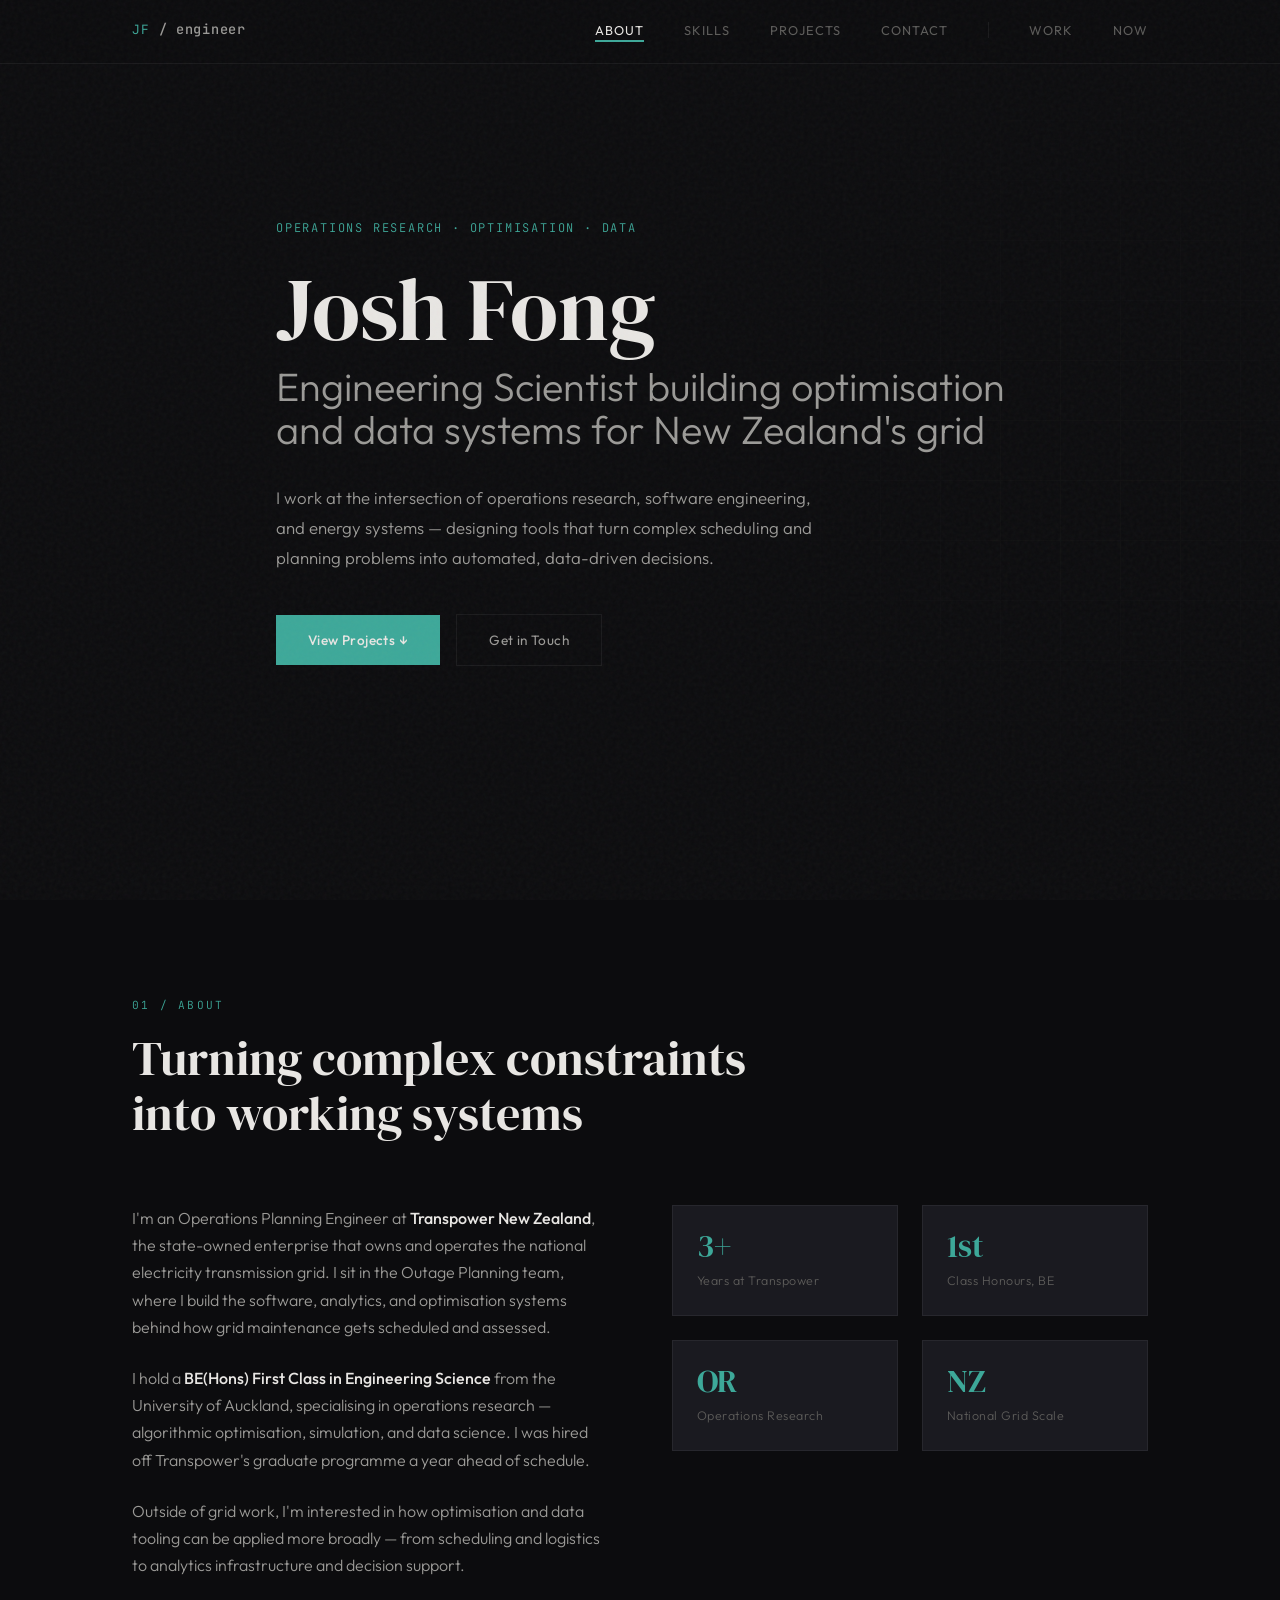
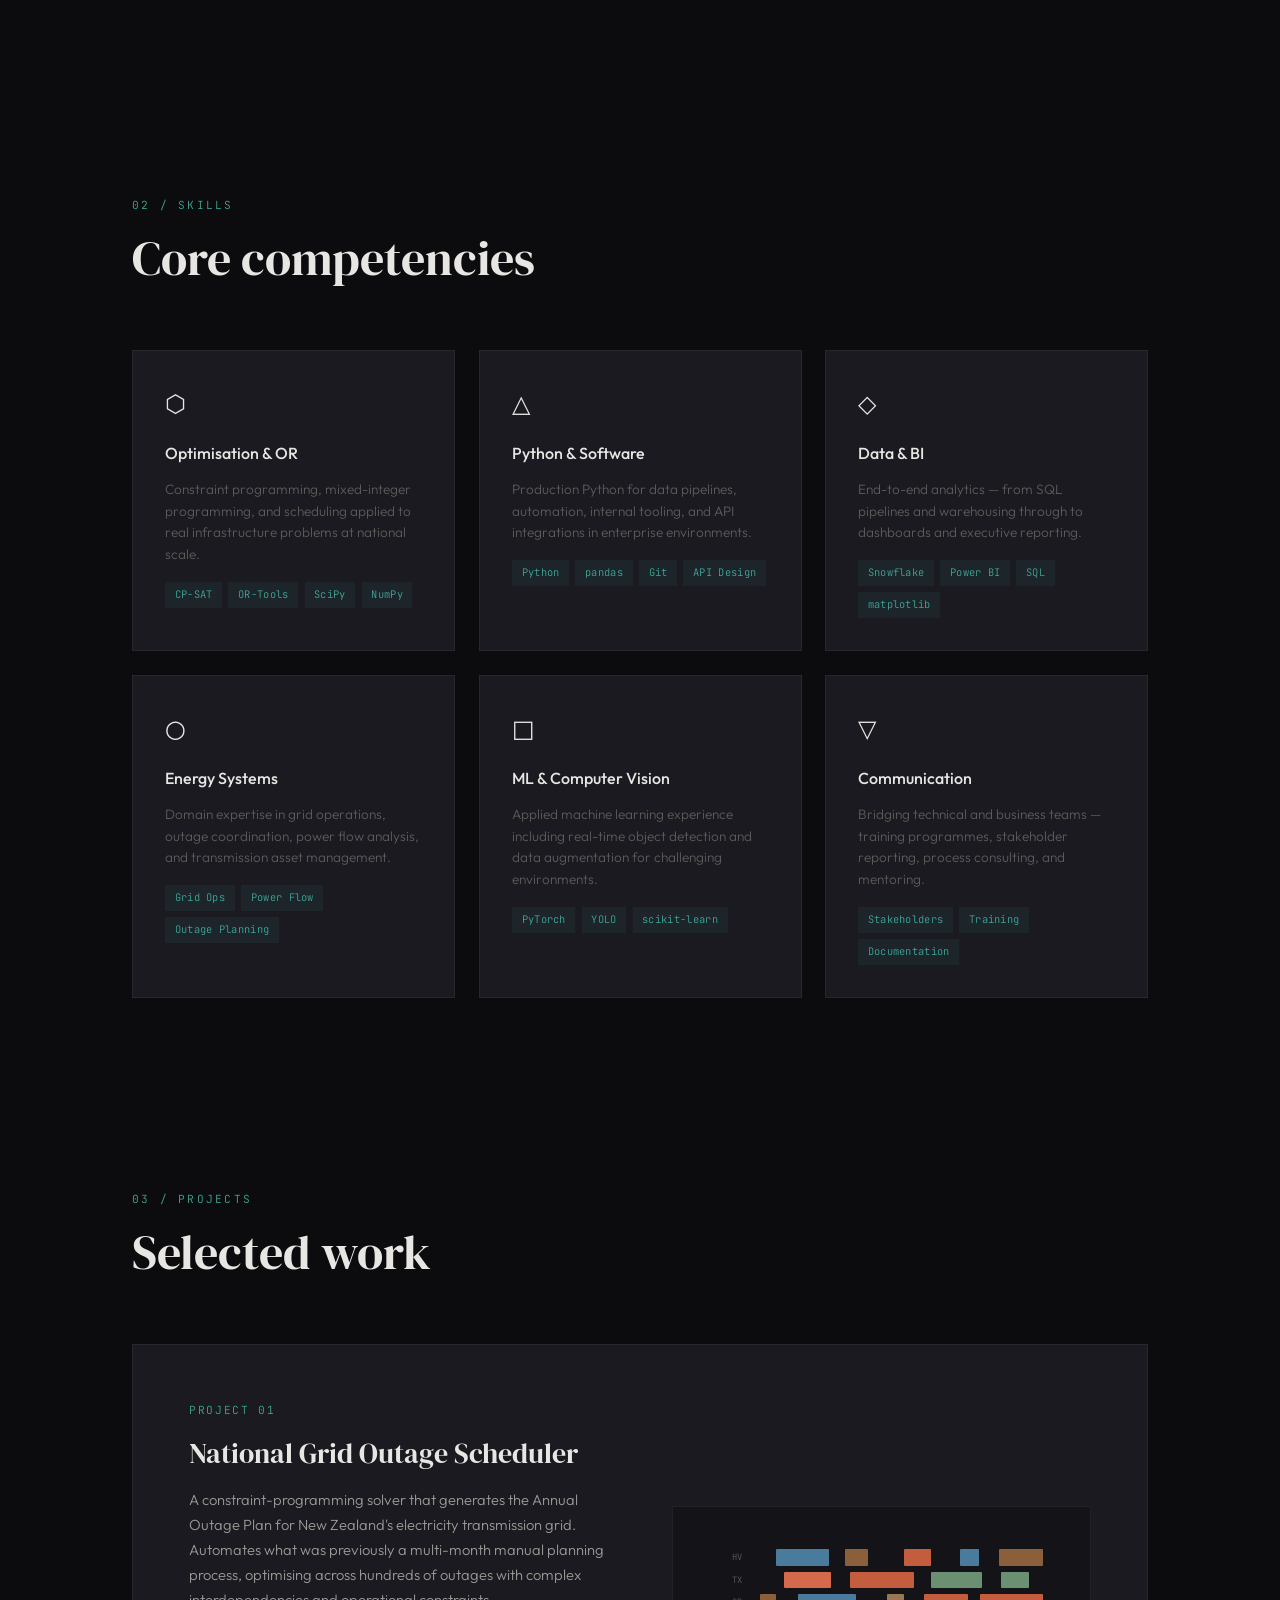
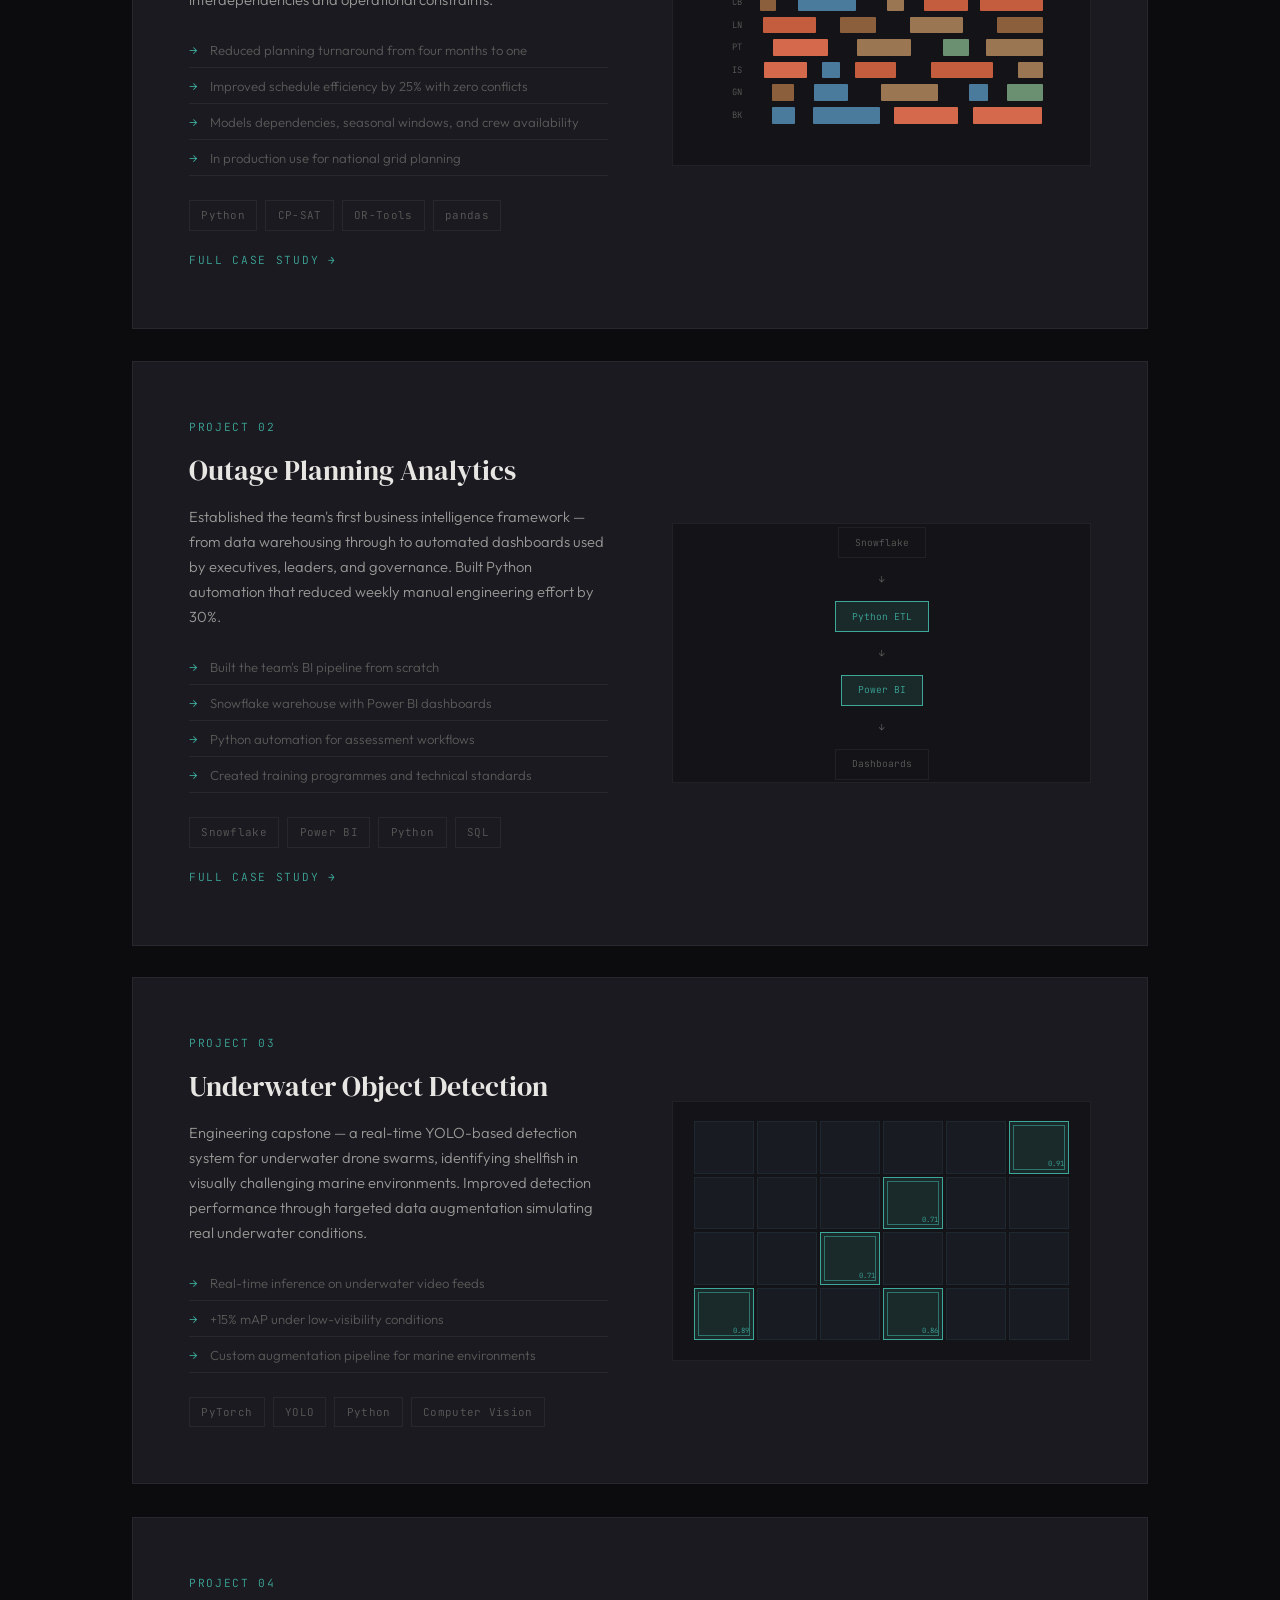
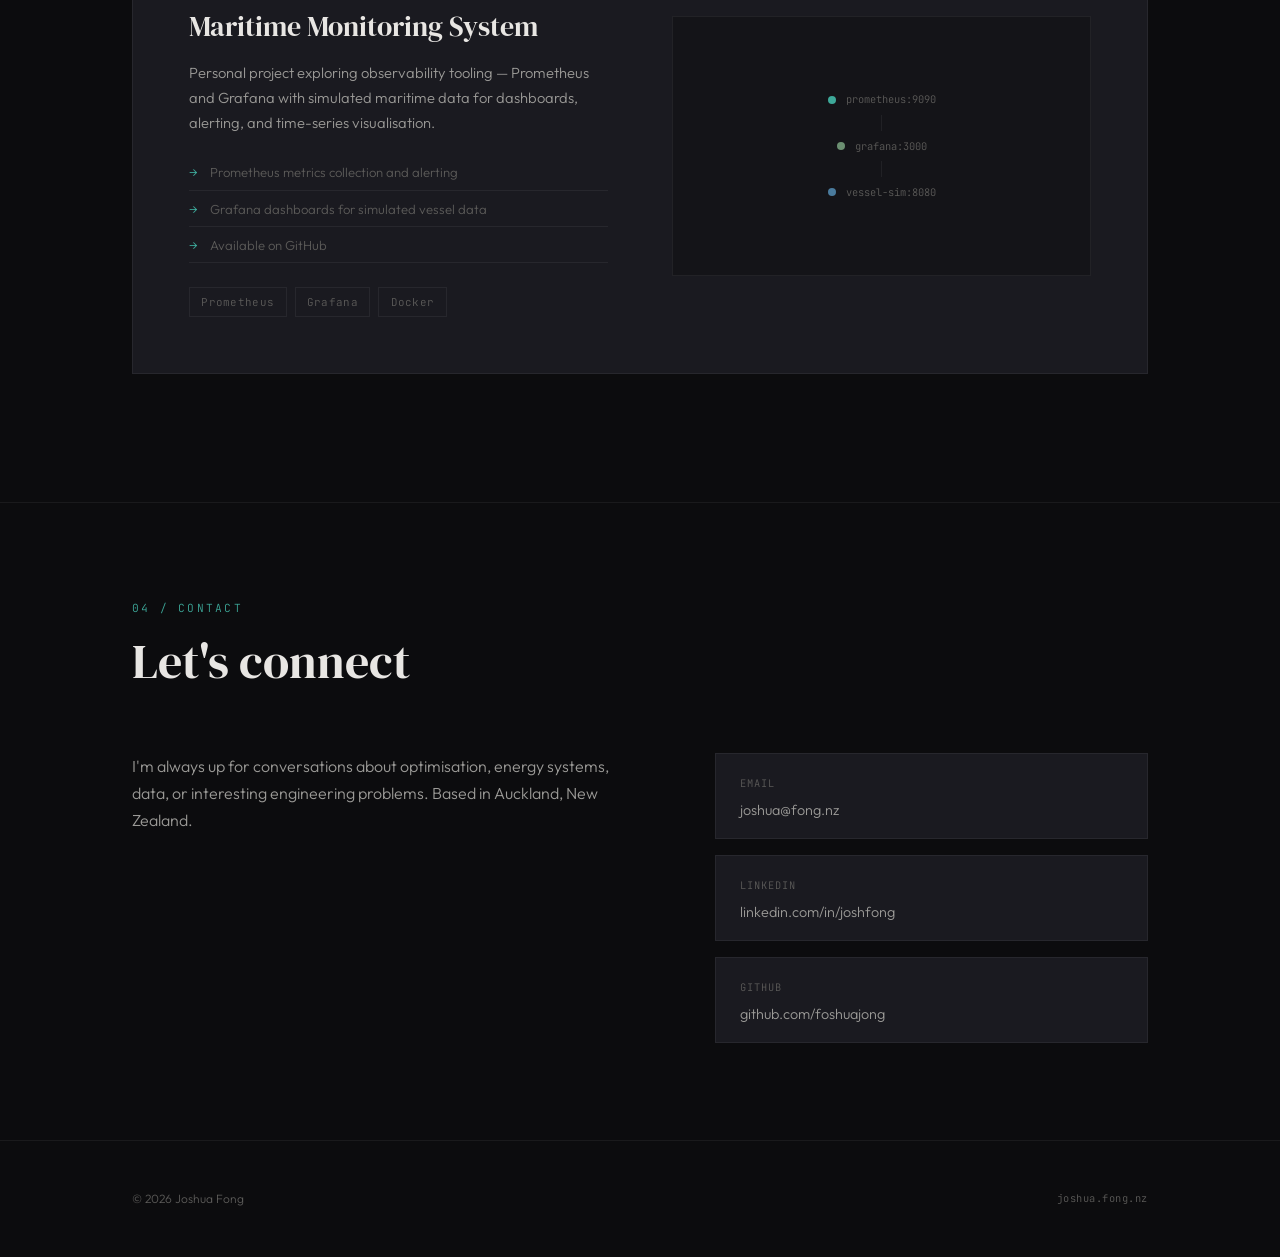
==== commit 426fb2c4: "update" ====
--- a/index.html
+++ b/index.html
@@ -357,6 +357,10 @@
 </head>
 
 <body>
+  <div id="grid-spotlight"></div>
+  <script>
+    (function(){var g=document.getElementById('grid-spotlight');document.addEventListener('mousemove',function(e){g.style.setProperty('--mx',e.clientX+'px');g.style.setProperty('--my',e.clientY+'px');});document.addEventListener('mouseleave',function(){g.style.setProperty('--mx','-999px');g.style.setProperty('--my','-999px');});})();
+  </script>
 
   <!-- NAV -->
   <nav>
@@ -820,7 +824,7 @@
       const viz = document.createElement('div');
       viz.className = 'stack-viz';
       const stack = [
-        { label: 'prometheus:9090', color: '#C45D3E' },
+        { label: 'prometheus:9090', color: '#3DA899' },
         { label: 'grafana:3000', color: '#6B8F71' },
         { label: 'vessel-sim:8080', color: '#4A7B9D' }
       ];
--- a/css/base.css
+++ b/css/base.css
@@ -21,6 +21,19 @@
   color: var(--text-primary);
 }
 
+#grid-spotlight {
+  position: fixed;
+  inset: 0;
+  pointer-events: none;
+  z-index: 9998;
+  background-image:
+    linear-gradient(rgba(255,255,255,0.05) 1px, transparent 1px),
+    linear-gradient(90deg, rgba(255,255,255,0.05) 1px, transparent 1px);
+  background-size: 50px 50px;
+  -webkit-mask-image: radial-gradient(circle 200px at var(--mx, -999px) var(--my, -999px), black 0%, transparent 100%);
+  mask-image: radial-gradient(circle 200px at var(--mx, -999px) var(--my, -999px), black 0%, transparent 100%);
+}
+
 body::before {
   content: '';
   position: fixed;
--- a/css/components.css
+++ b/css/components.css
@@ -110,9 +110,9 @@
 }
 
 .btn-primary:hover {
-  background: #d4694c;
+  background: #2d8a7d;
   transform: translateY(-1px);
-  box-shadow: 0 8px 30px rgba(196, 93, 62, 0.25);
+  box-shadow: 0 8px 30px rgba(61, 168, 153, 0.25);
 }
 
 .btn-secondary {
@@ -162,7 +162,7 @@
   transition: border-color 0.3s ease;
 }
 
-.stat-card:hover { border-color: rgba(196, 93, 62, 0.3); }
+.stat-card:hover { border-color: rgba(61, 168, 153, 0.3); }
 
 .stat-number {
   font-family: var(--font-display);
@@ -203,7 +203,7 @@
 .skill-card:hover::before { transform: scaleX(1); }
 
 .skill-card:hover {
-  border-color: rgba(196, 93, 62, 0.2);
+  border-color: rgba(61, 168, 153, 0.2);
   transform: translateY(-2px);
 }
 
@@ -237,7 +237,7 @@
   font-family: var(--font-mono);
   font-size: 0.65rem;
   padding: 0.25rem 0.6rem;
-  background: rgba(196, 93, 62, 0.08);
+  background: rgba(61, 168, 153, 0.08);
   color: var(--accent);
   letter-spacing: 0.03em;
 }
@@ -255,7 +255,7 @@
   align-items: center;
 }
 
-.project-card:hover { border-color: rgba(196, 93, 62, 0.2); }
+.project-card:hover { border-color: rgba(61, 168, 153, 0.2); }
 
 .project-number {
   font-family: var(--font-mono);
@@ -358,7 +358,7 @@
 
 .contact-links a:hover {
   color: var(--text-primary);
-  border-color: rgba(196, 93, 62, 0.3);
+  border-color: rgba(61, 168, 153, 0.3);
 }
 
 .contact-links .link-label {
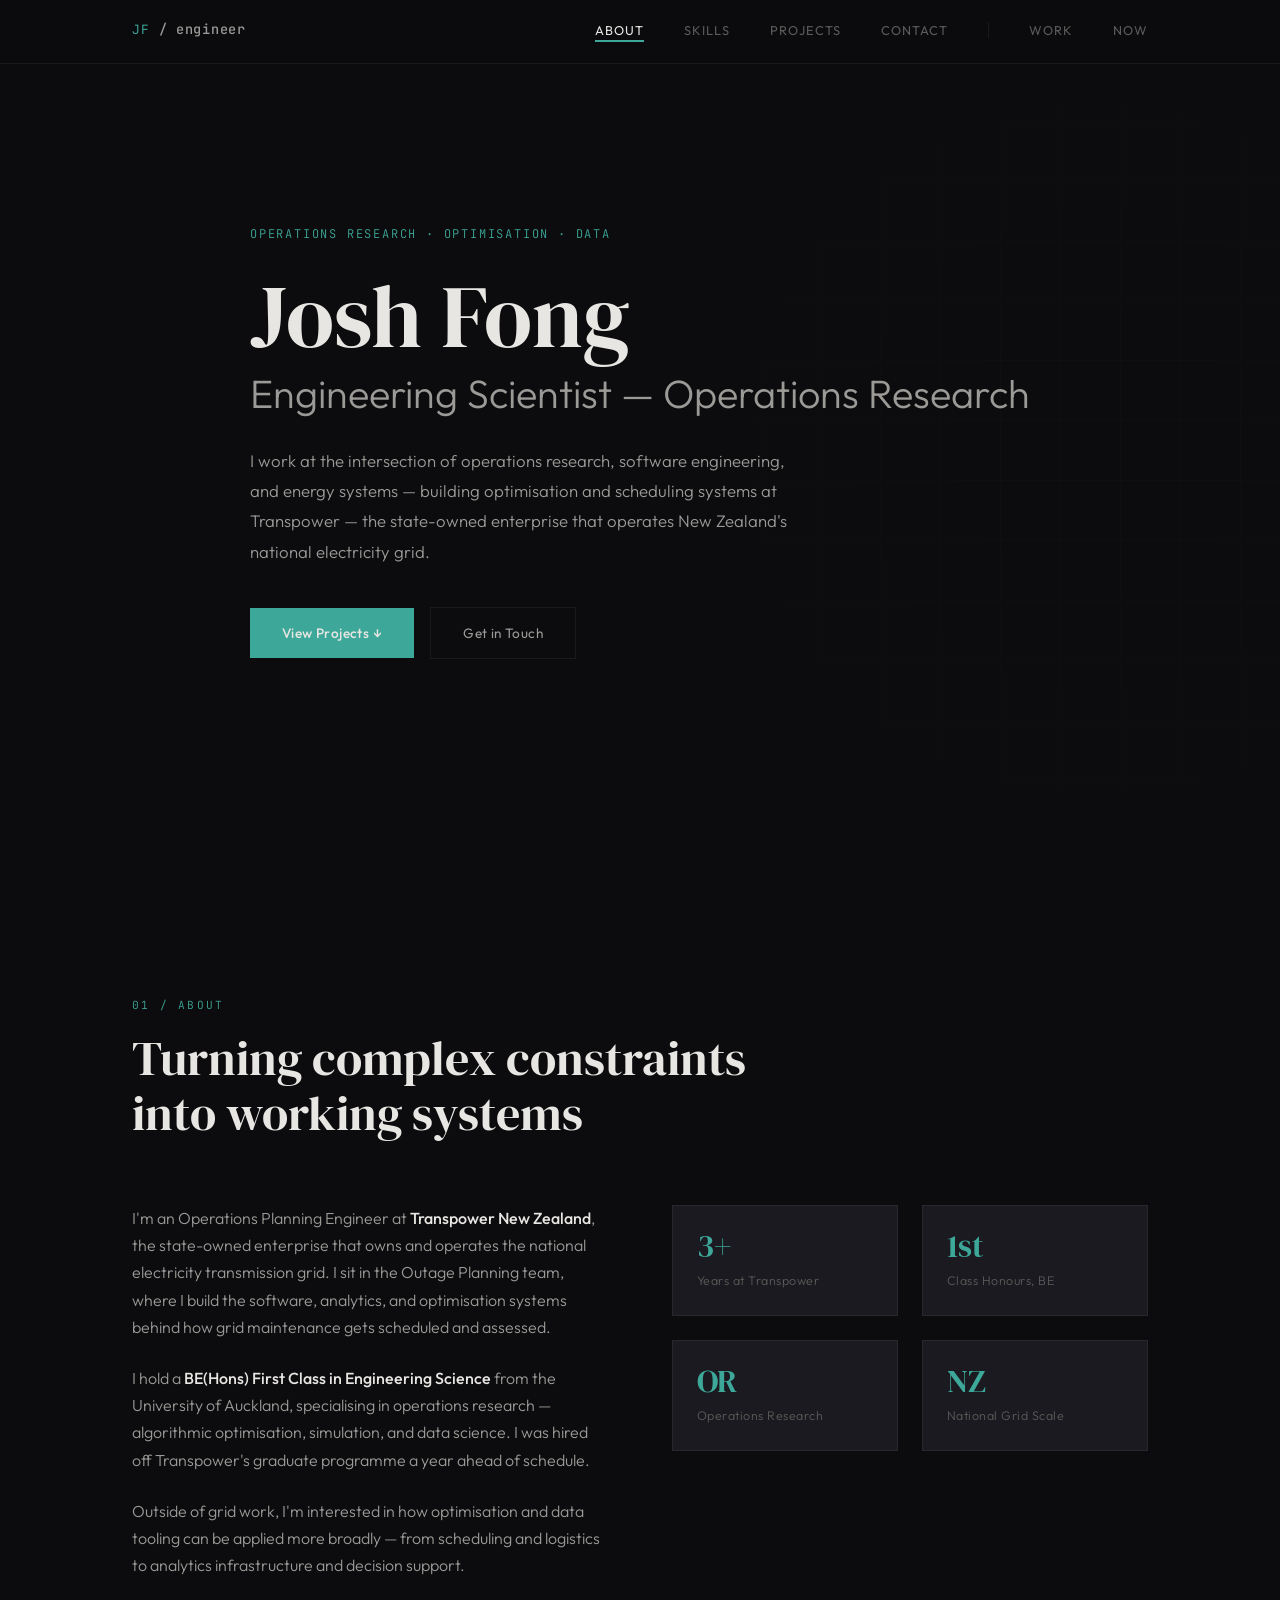
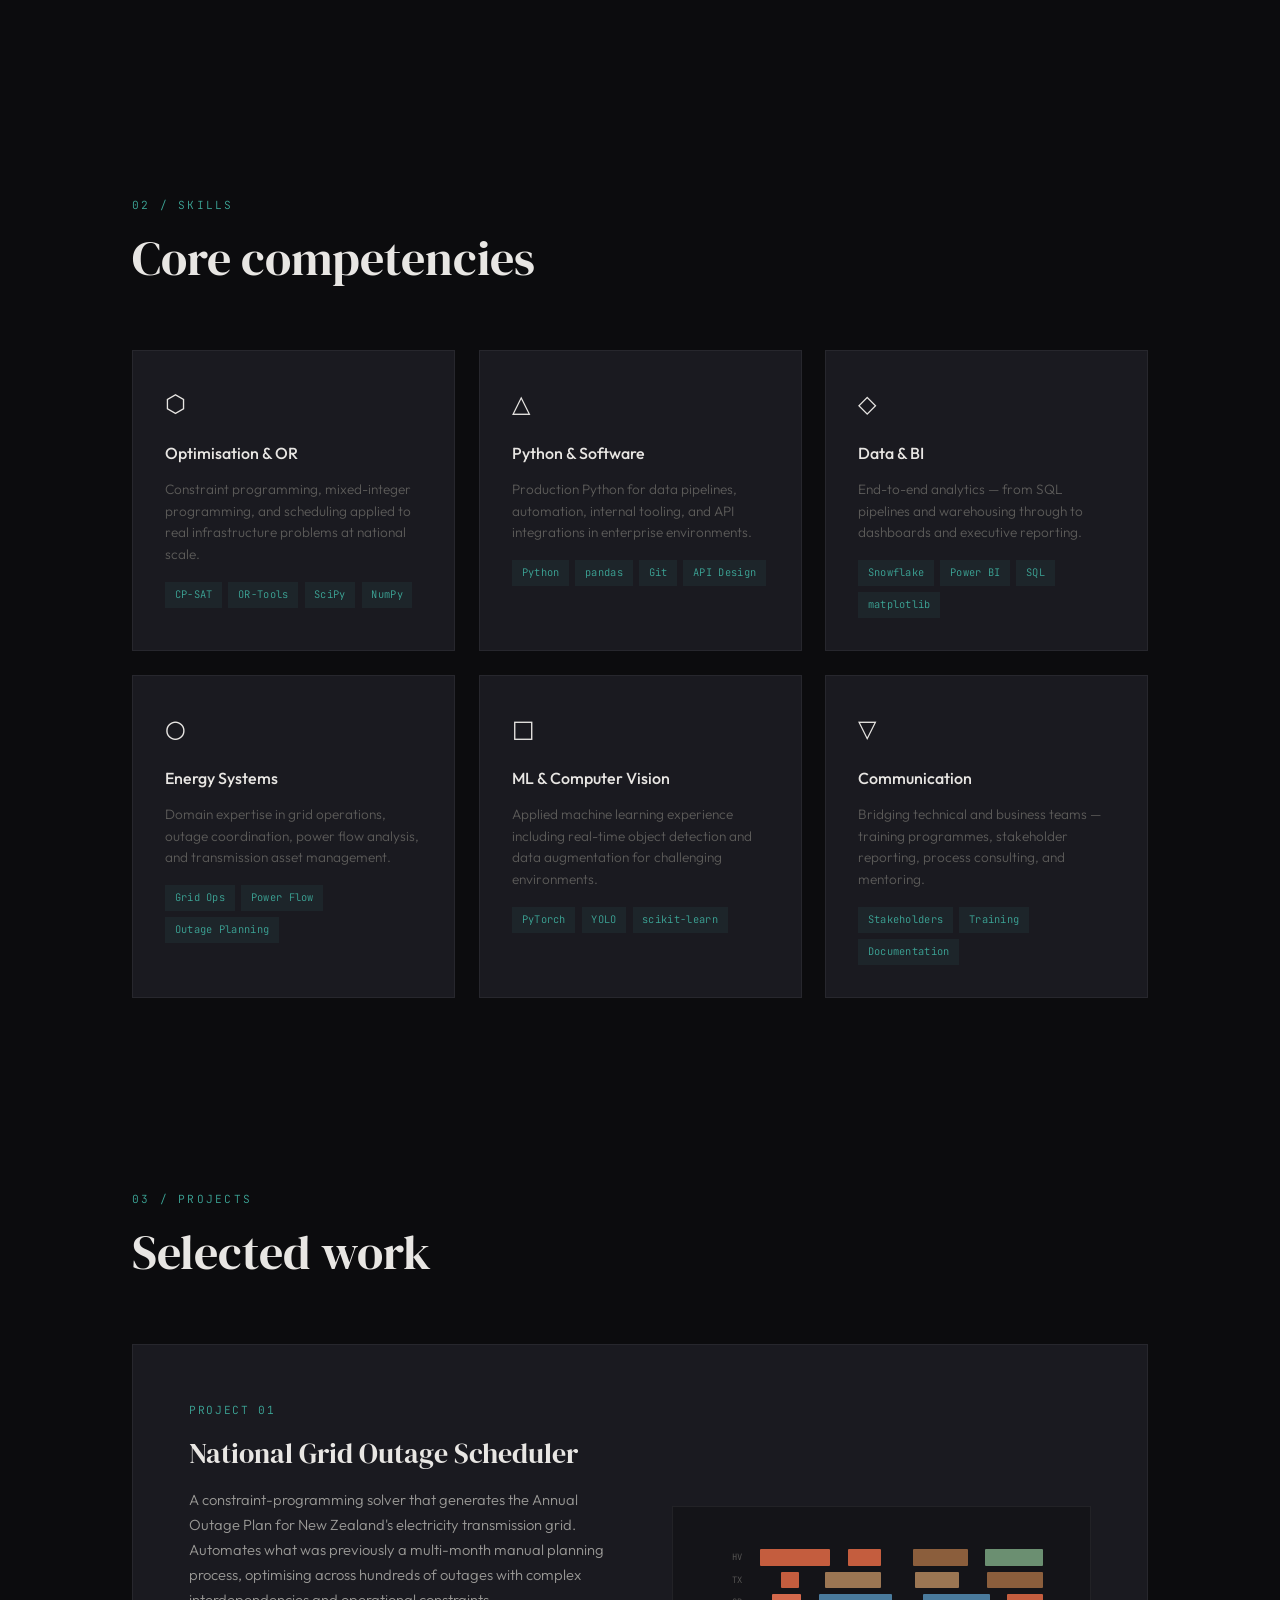
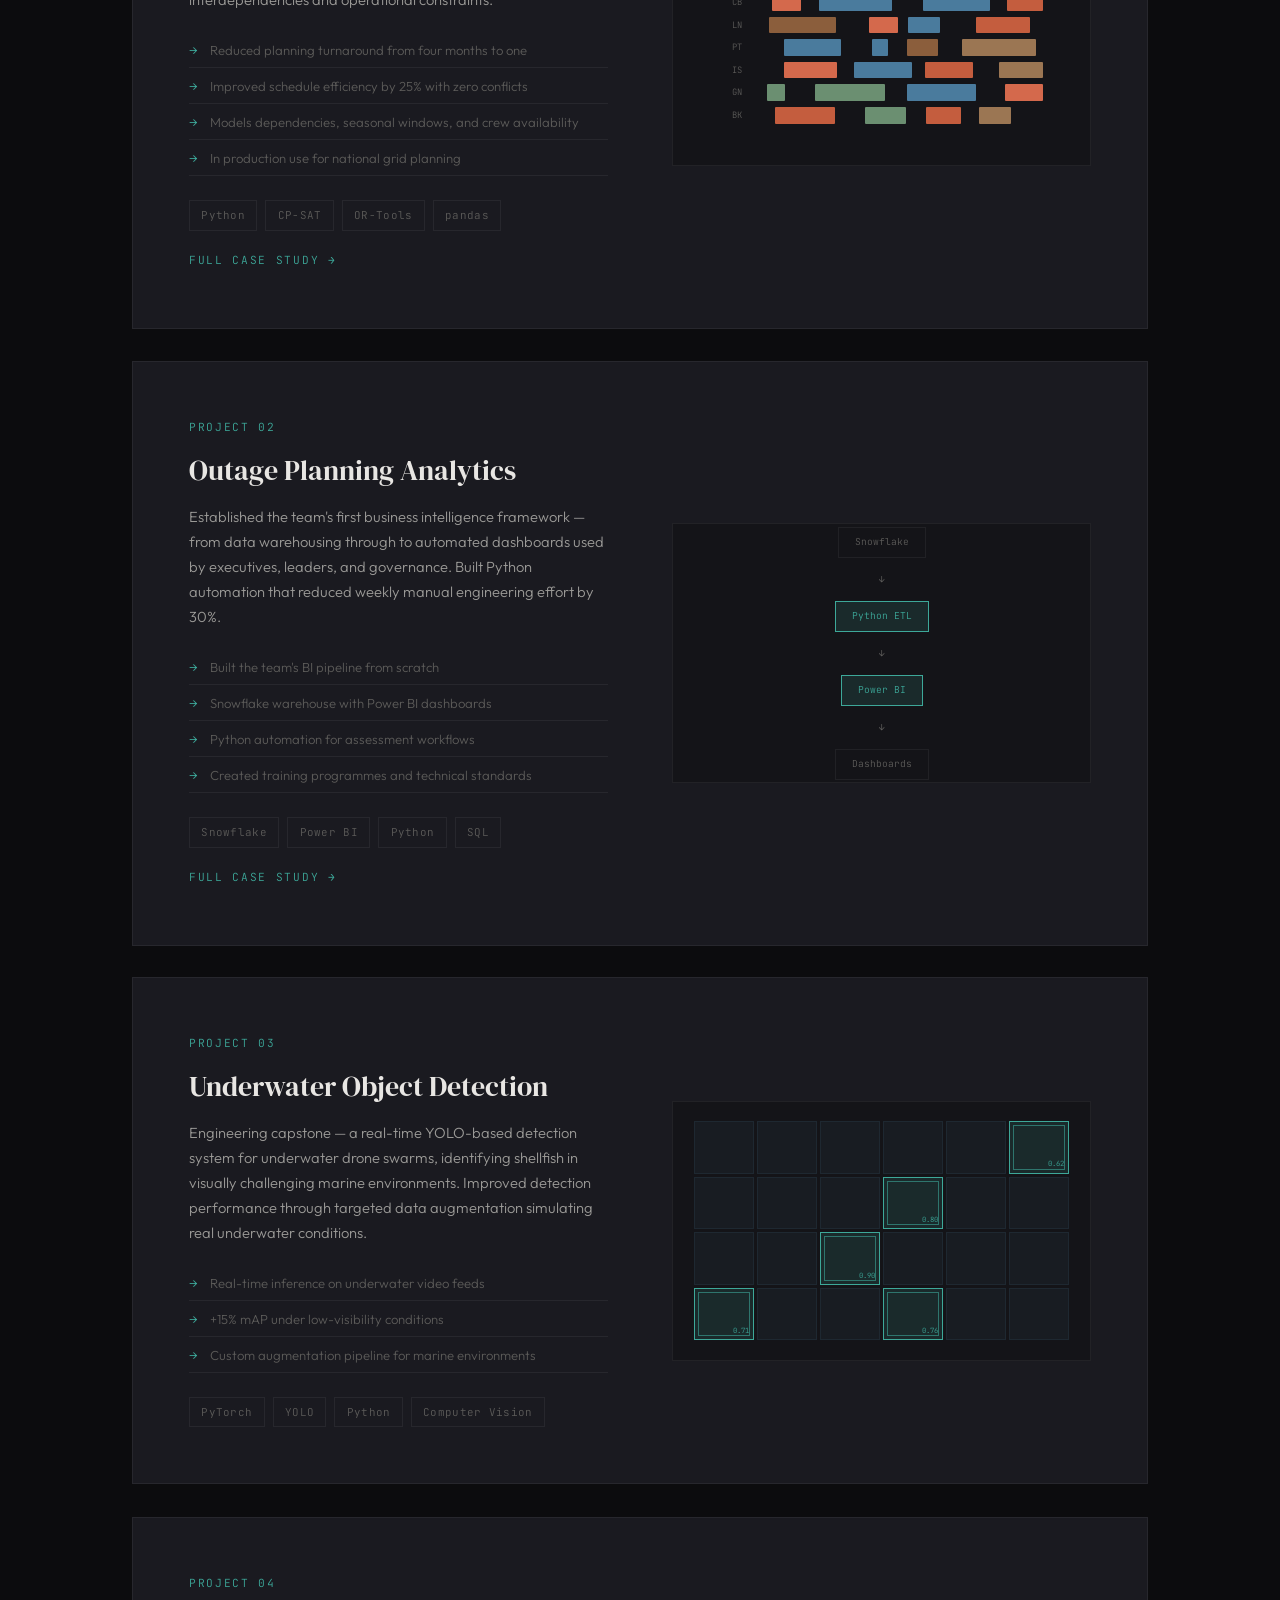
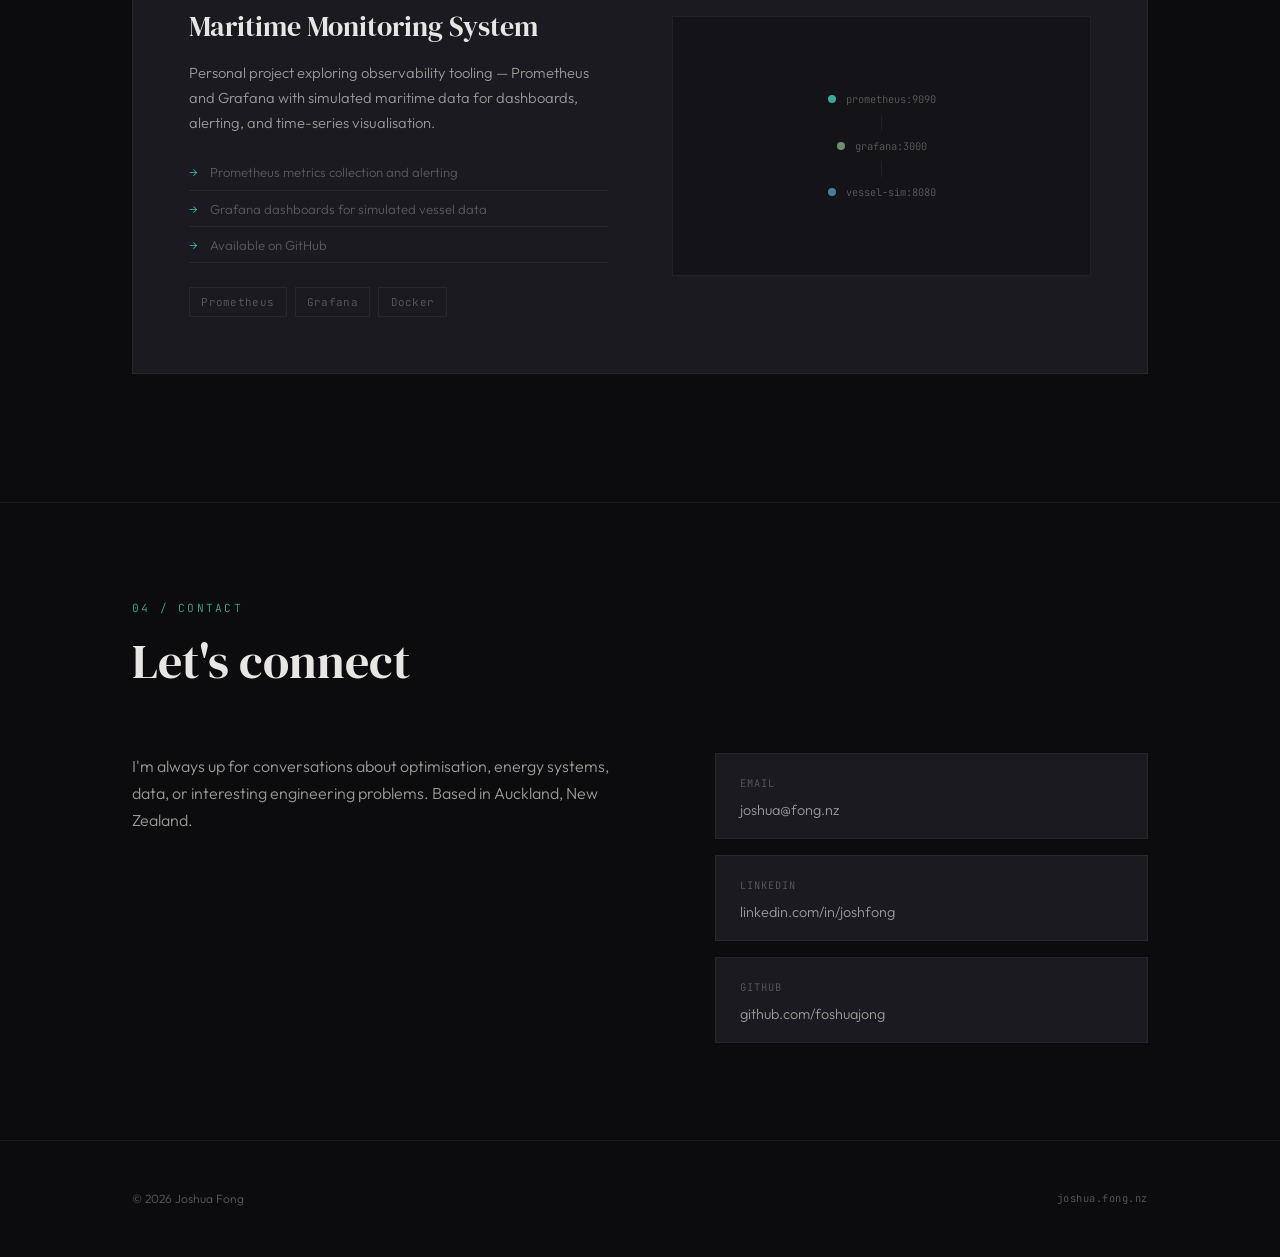
==== commit 6ee04fd6: "update" ====
--- a/index.html
+++ b/index.html
@@ -8,7 +8,7 @@
   <!-- Open Graph -->
   <meta property="og:title" content="Joshua Fong — Operations Research Engineer" />
   <meta property="og:description" content="Operations Research Engineer specialising in optimisation, scheduling systems, and data analytics for critical infrastructure." />
-  <meta property="og:image" content="https://joshua.fong.nz/images/preview.jpg?v=4" />
+  <meta property="og:image" content="https://joshua.fong.nz/images/preview.jpg?v=5" />
   <meta property="og:url" content="https://joshua.fong.nz/" />
   <meta property="og:type" content="website" />
 
@@ -16,7 +16,7 @@
   <meta name="twitter:card" content="summary_large_image">
   <meta name="twitter:title" content="Joshua Fong — Operations Research Engineer">
   <meta name="twitter:description" content="Optimisation, scheduling systems, and data analytics for critical infrastructure.">
-  <meta name="twitter:image" content="https://joshua.fong.nz/images/preview.jpg?v=4">
+  <meta name="twitter:image" content="https://joshua.fong.nz/images/preview.jpg?v=5">
 
   <link rel="preconnect" href="https://fonts.googleapis.com">
   <link rel="preconnect" href="https://fonts.gstatic.com" crossorigin>
@@ -68,6 +68,7 @@
       font-size: 0.45em;
       display: block;
       margin-top: 0.5rem;
+      text-wrap: balance;
     }
 
     .hero-text {
@@ -389,12 +390,12 @@
         <div class="hero-label">Operations Research · Optimisation · Data</div>
         <h1>
           Josh Fong
-          <span class="thin">Engineering Scientist building optimisation<br>and data systems for New Zealand's grid</span>
+          <span class="thin">Engineering Scientist — Operations Research</span>
         </h1>
         <p class="hero-text">
           I work at the intersection of operations research, software engineering,
-          and energy systems — designing tools that turn complex scheduling and planning
-          problems into automated, data-driven decisions.
+          and energy systems — building optimisation and scheduling systems at Transpower — the state-owned enterprise
+          that operates New Zealand's national electricity grid.
         </p>
         <div class="hero-cta">
           <a href="#projects" class="btn-primary">View Projects ↓</a>
--- a/css/variables.css
+++ b/css/variables.css
@@ -7,6 +7,8 @@
   --text-muted: #5C5B59;
   --accent: #3DA899;
   --accent-glow: rgba(61, 168, 153, 0.15);
+  --accent-border-hover: rgba(61, 168, 153, 0.25);
+  --accent-surface: rgba(61, 168, 153, 0.08);
   --border: rgba(255,255,255,0.06);
   --font-display: 'DM Serif Display', Georgia, serif;
   --font-body: 'Outfit', system-ui, sans-serif;
--- a/css/base.css
+++ b/css/base.css
@@ -38,7 +38,6 @@
   content: '';
   position: fixed;
   top: 0; left: 0; width: 100%; height: 100%;
-  background-image: url("data:image/svg+xml,%3Csvg viewBox='0 0 256 256' xmlns='http://www.w3.org/2000/svg'%3E%3Cfilter id='n'%3E%3CfeTurbulence type='fractalNoise' baseFrequency='0.9' numOctaves='4' stitchTiles='stitch'/%3E%3C/filter%3E%3Crect width='100%25' height='100%25' filter='url(%23n)' opacity='0.04'/%3E%3C/svg%3E");
   pointer-events: none;
   z-index: 9999;
 }
--- a/css/components.css
+++ b/css/components.css
@@ -112,7 +112,7 @@
 .btn-primary:hover {
   background: #2d8a7d;
   transform: translateY(-1px);
-  box-shadow: 0 8px 30px rgba(61, 168, 153, 0.25);
+  box-shadow: 0 8px 30px var(--accent-border-hover);
 }
 
 .btn-secondary {
@@ -162,7 +162,7 @@
   transition: border-color 0.3s ease;
 }
 
-.stat-card:hover { border-color: rgba(61, 168, 153, 0.3); }
+.stat-card:hover { border-color: var(--accent-border-hover); }
 
 .stat-number {
   font-family: var(--font-display);
@@ -203,7 +203,7 @@
 .skill-card:hover::before { transform: scaleX(1); }
 
 .skill-card:hover {
-  border-color: rgba(61, 168, 153, 0.2);
+  border-color: var(--accent-border-hover);
   transform: translateY(-2px);
 }
 
@@ -237,7 +237,7 @@
   font-family: var(--font-mono);
   font-size: 0.65rem;
   padding: 0.25rem 0.6rem;
-  background: rgba(61, 168, 153, 0.08);
+  background: var(--accent-surface);
   color: var(--accent);
   letter-spacing: 0.03em;
 }
@@ -255,7 +255,7 @@
   align-items: center;
 }
 
-.project-card:hover { border-color: rgba(61, 168, 153, 0.2); }
+.project-card:hover { border-color: var(--accent-border-hover); }
 
 .project-number {
   font-family: var(--font-mono);
@@ -358,7 +358,7 @@
 
 .contact-links a:hover {
   color: var(--text-primary);
-  border-color: rgba(61, 168, 153, 0.3);
+  border-color: var(--accent-border-hover);
 }
 
 .contact-links .link-label {
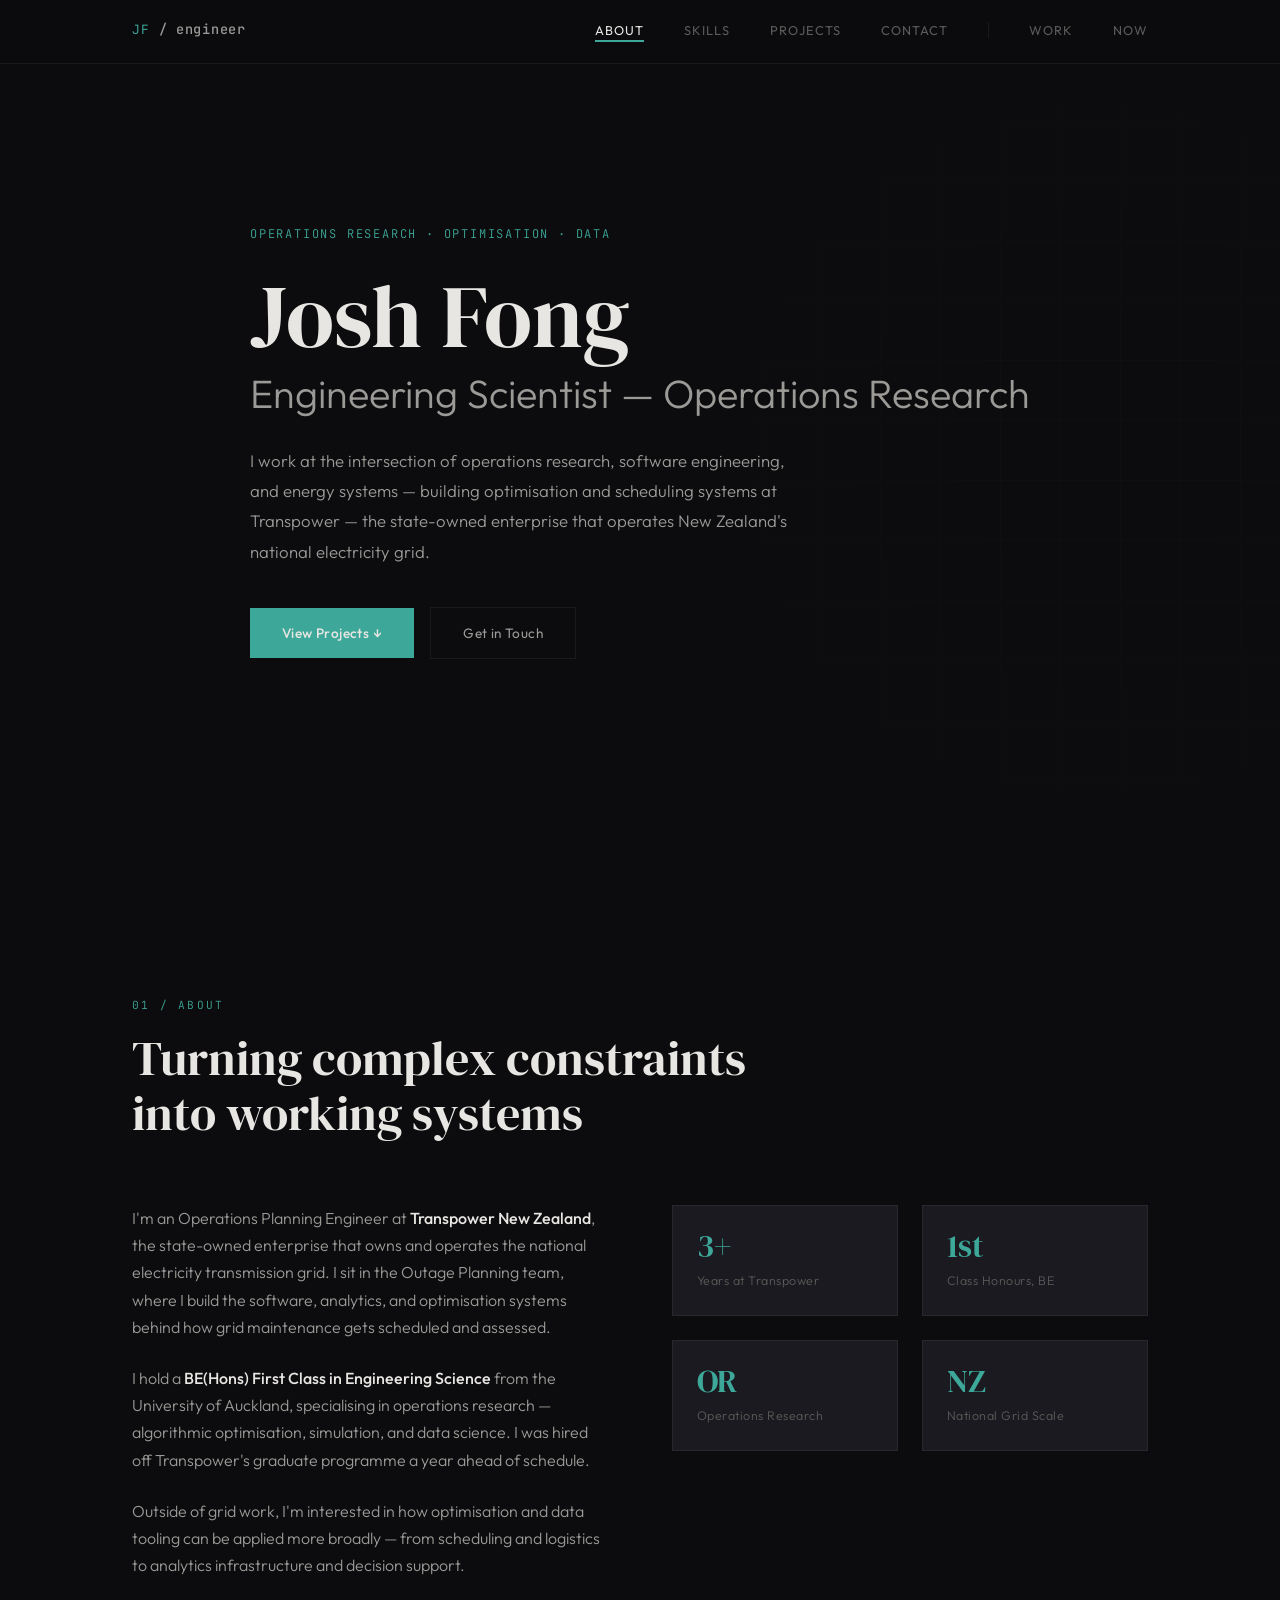
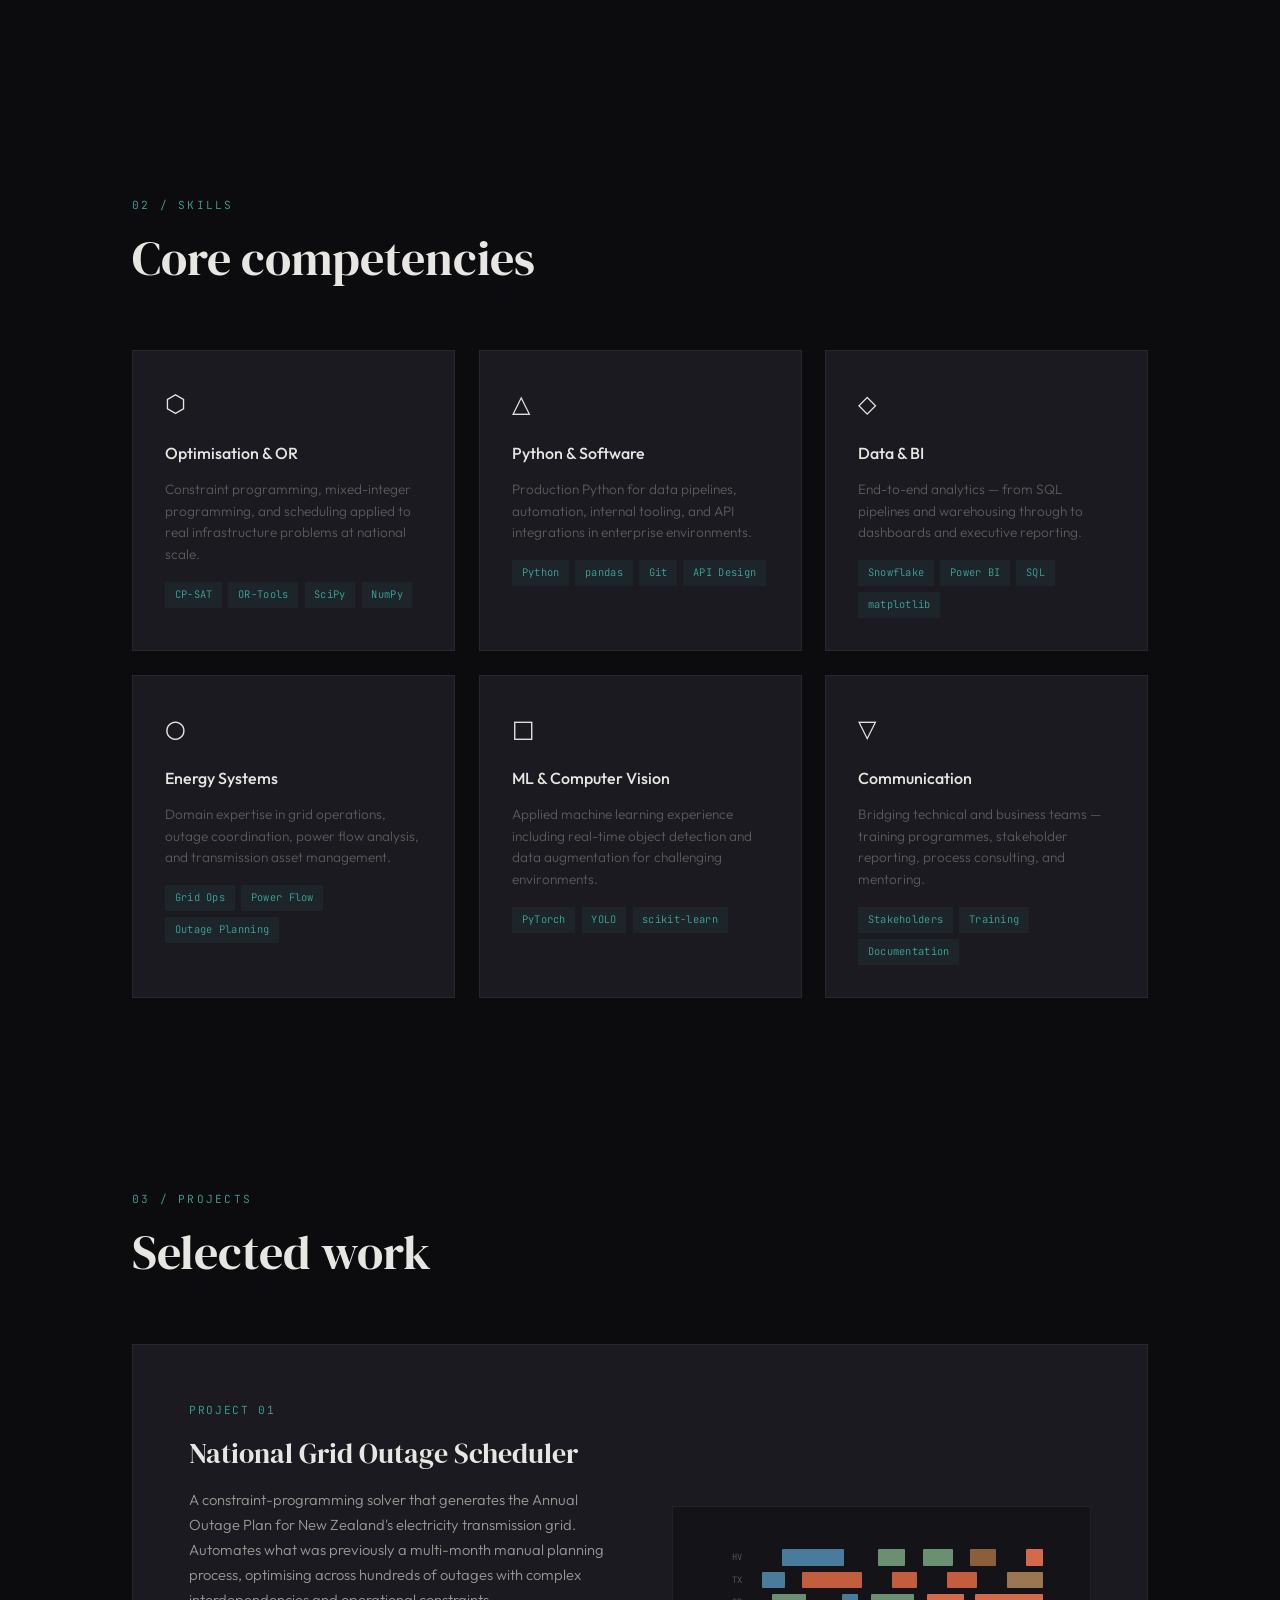
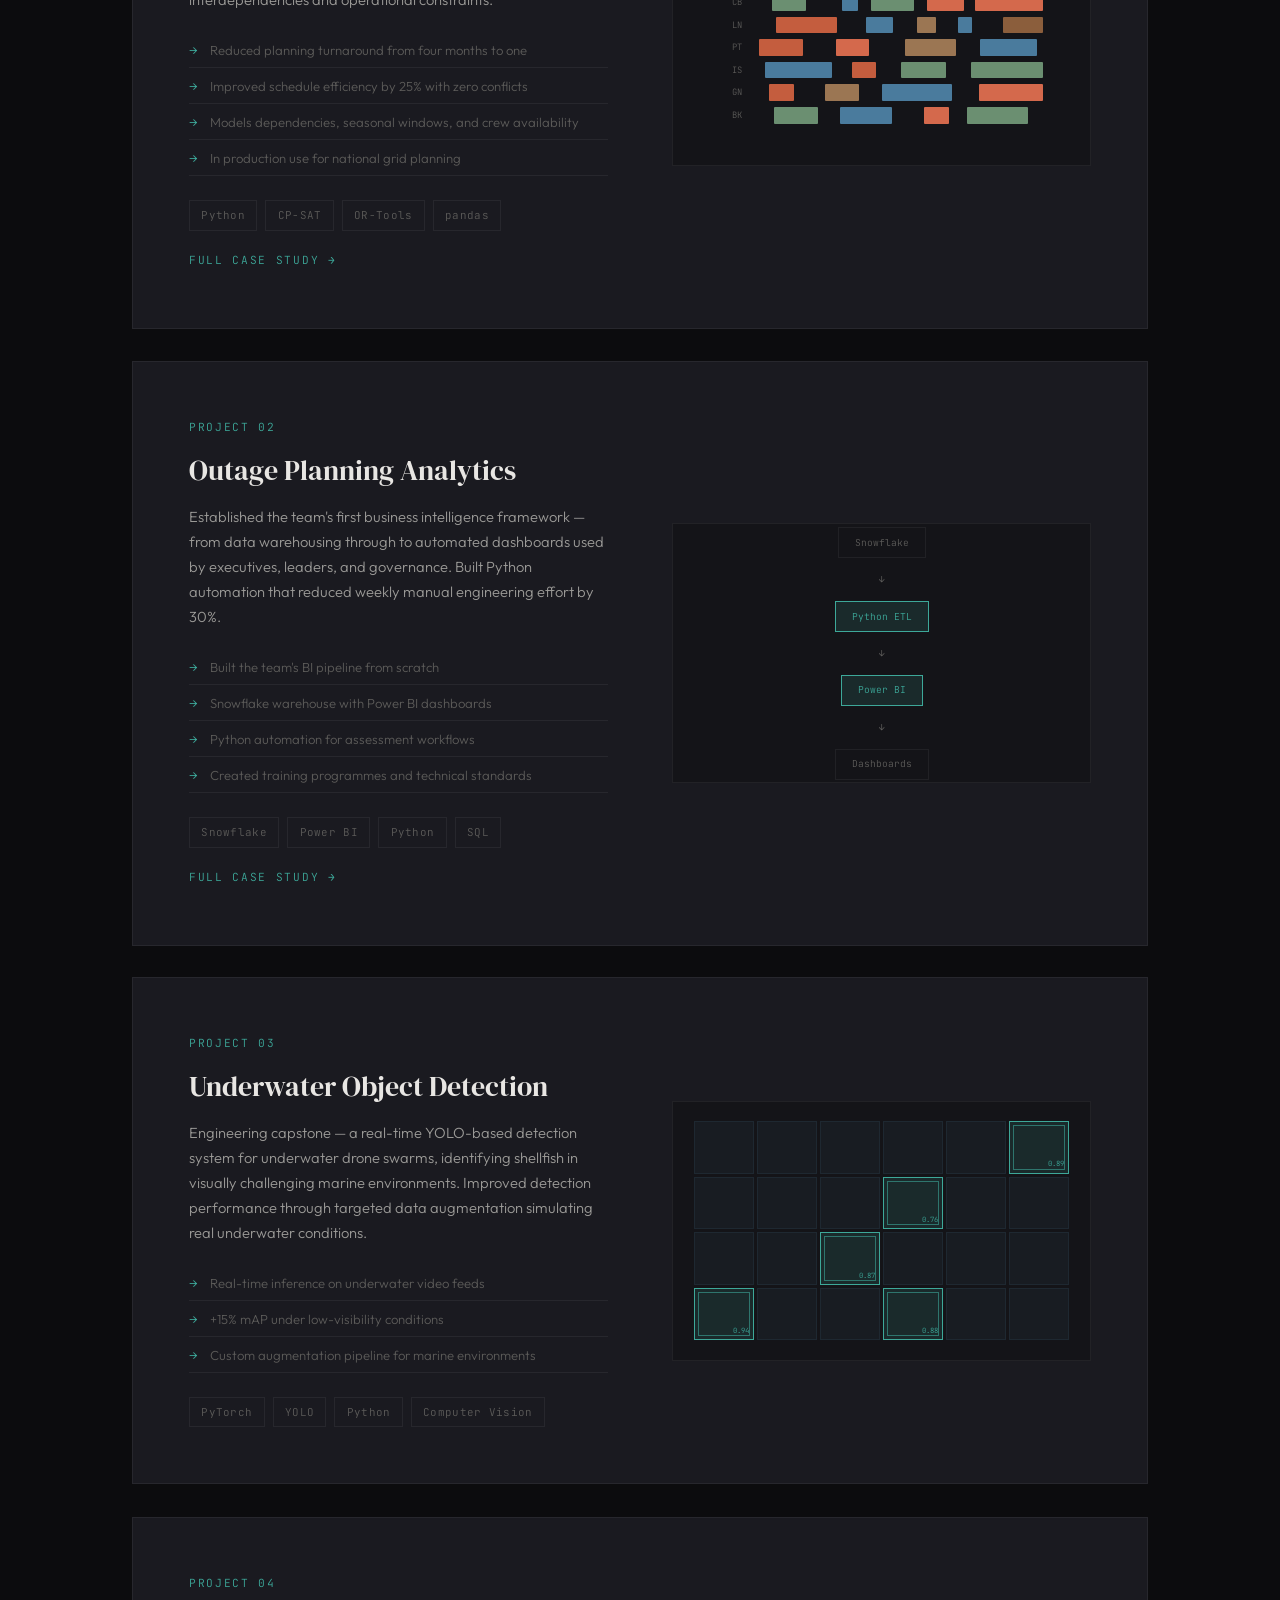
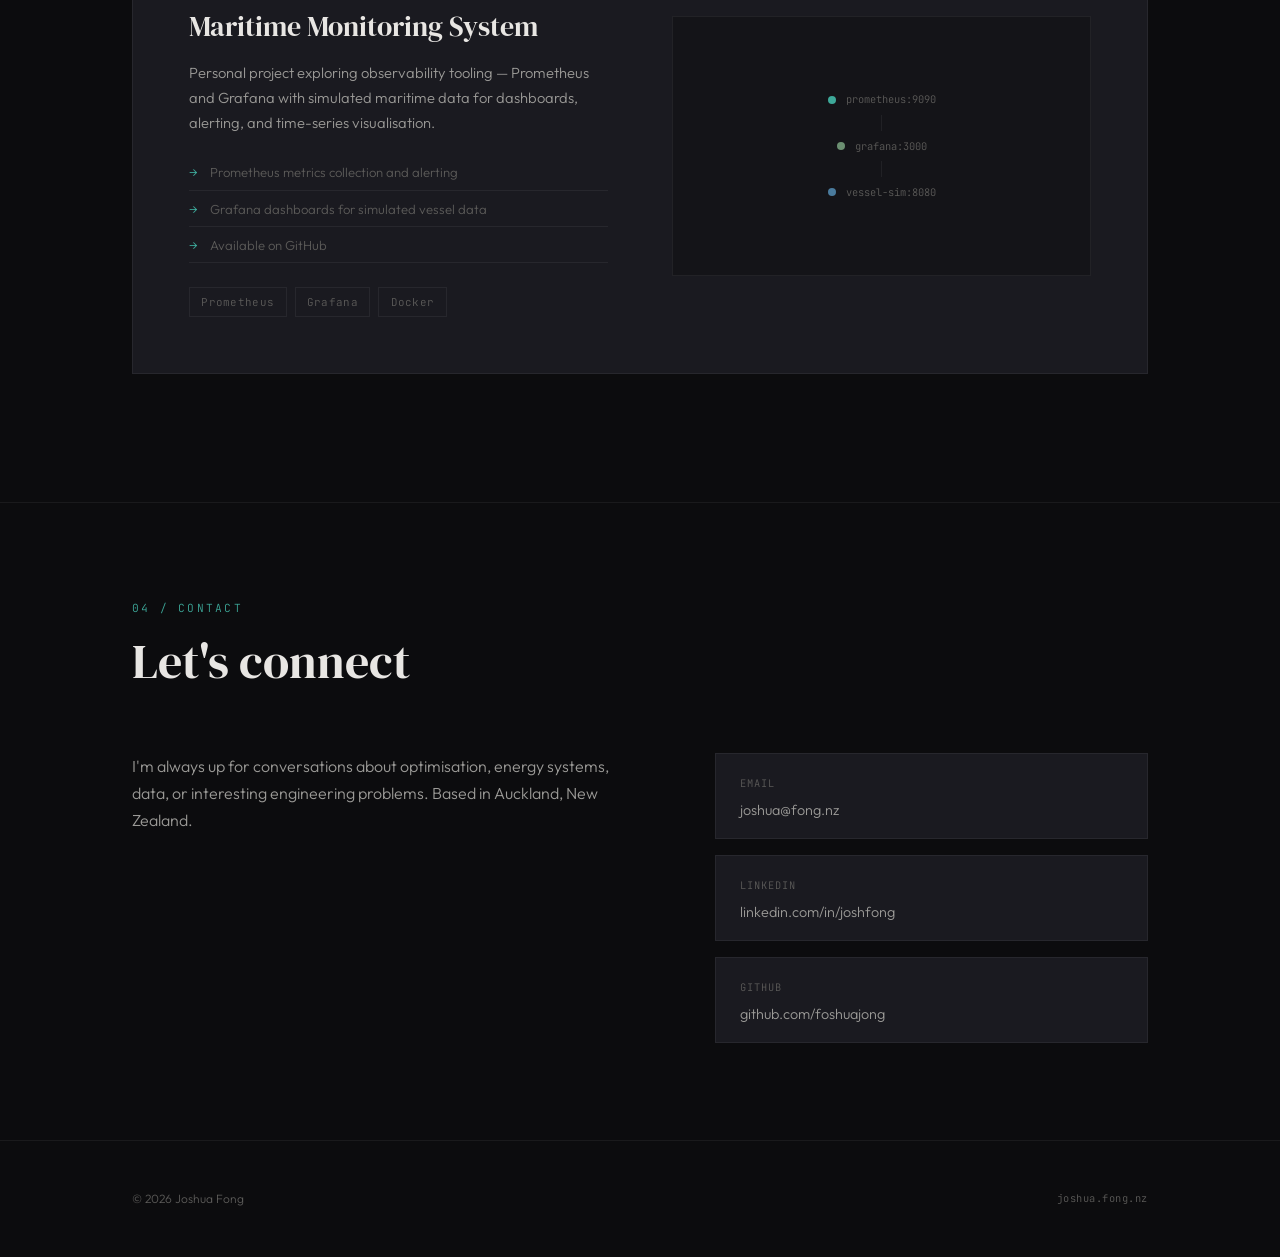
==== commit fd7c2039: "Fix audit issues: broken CV vars, CSS specificity, shared JS utility, correct URL - cv/index.html: i" ====
--- a/index.html
+++ b/index.html
@@ -359,9 +359,7 @@
 
 <body>
   <div id="grid-spotlight"></div>
-  <script>
-    (function(){var g=document.getElementById('grid-spotlight');document.addEventListener('mousemove',function(e){g.style.setProperty('--mx',e.clientX+'px');g.style.setProperty('--my',e.clientY+'px');});document.addEventListener('mouseleave',function(){g.style.setProperty('--mx','-999px');g.style.setProperty('--my','-999px');});})();
-  </script>
+  <script src="js/utils.js"></script>
 
   <!-- NAV -->
   <nav>
@@ -707,25 +705,7 @@
   </footer>
 
   <script>
-    // Mobile nav
-    const navToggle = document.getElementById('navToggle');
-    const navLinks = document.getElementById('navLinks');
-    navToggle.addEventListener('click', () => navLinks.classList.toggle('open'));
-    navLinks.querySelectorAll('a').forEach(link => {
-      link.addEventListener('click', () => navLinks.classList.remove('open'));
-    });
-
-    // Scroll reveal
-    const reveals = document.querySelectorAll('.reveal');
-    const observer = new IntersectionObserver((entries) => {
-      entries.forEach((entry) => {
-        if (entry.isIntersecting) {
-          entry.target.classList.add('visible');
-          observer.unobserve(entry.target);
-        }
-      });
-    }, { threshold: 0.1, rootMargin: '0px 0px -40px 0px' });
-    reveals.forEach(el => observer.observe(el));
+    initReveal();
 
     // Schedule Gantt visualization
     function buildScheduleViz() {
--- a/css/variables.css
+++ b/css/variables.css
@@ -1,5 +1,6 @@
 :root {
   --bg: #0C0C0E;
+  --bg-rgb: 12, 12, 14;
   --bg-elevated: #141418;
   --bg-card: #1A1A20;
   --text-primary: #E8E6E3;
--- a/css/components.css
+++ b/css/components.css
@@ -4,7 +4,7 @@
   top: 0; left: 0; right: 0;
   z-index: 100;
   padding: 1.25rem 0;
-  background: rgba(12, 12, 14, 0.8);
+  background: rgba(var(--bg-rgb), 0.8);
   backdrop-filter: blur(20px);
   -webkit-backdrop-filter: blur(20px);
   border-bottom: 1px solid var(--border);
@@ -25,15 +25,13 @@
   letter-spacing: 0.05em;
 }
 
-.nav-mark a { color: var(--accent) !important; }
-
 .nav-links {
   display: flex;
   gap: 2.5rem;
   list-style: none;
 }
 
-.nav-links a, .nav-mark a {
+.nav-links a, .nav-mark span a {
   font-size: 0.8rem;
   font-weight: 400;
   color: var(--text-muted);
@@ -46,6 +44,8 @@
 .nav-links a {
   position: relative;
 }
+
+.nav-mark span a { color: var(--accent); }
 
 .nav-links a:hover { color: var(--text-primary); }
 
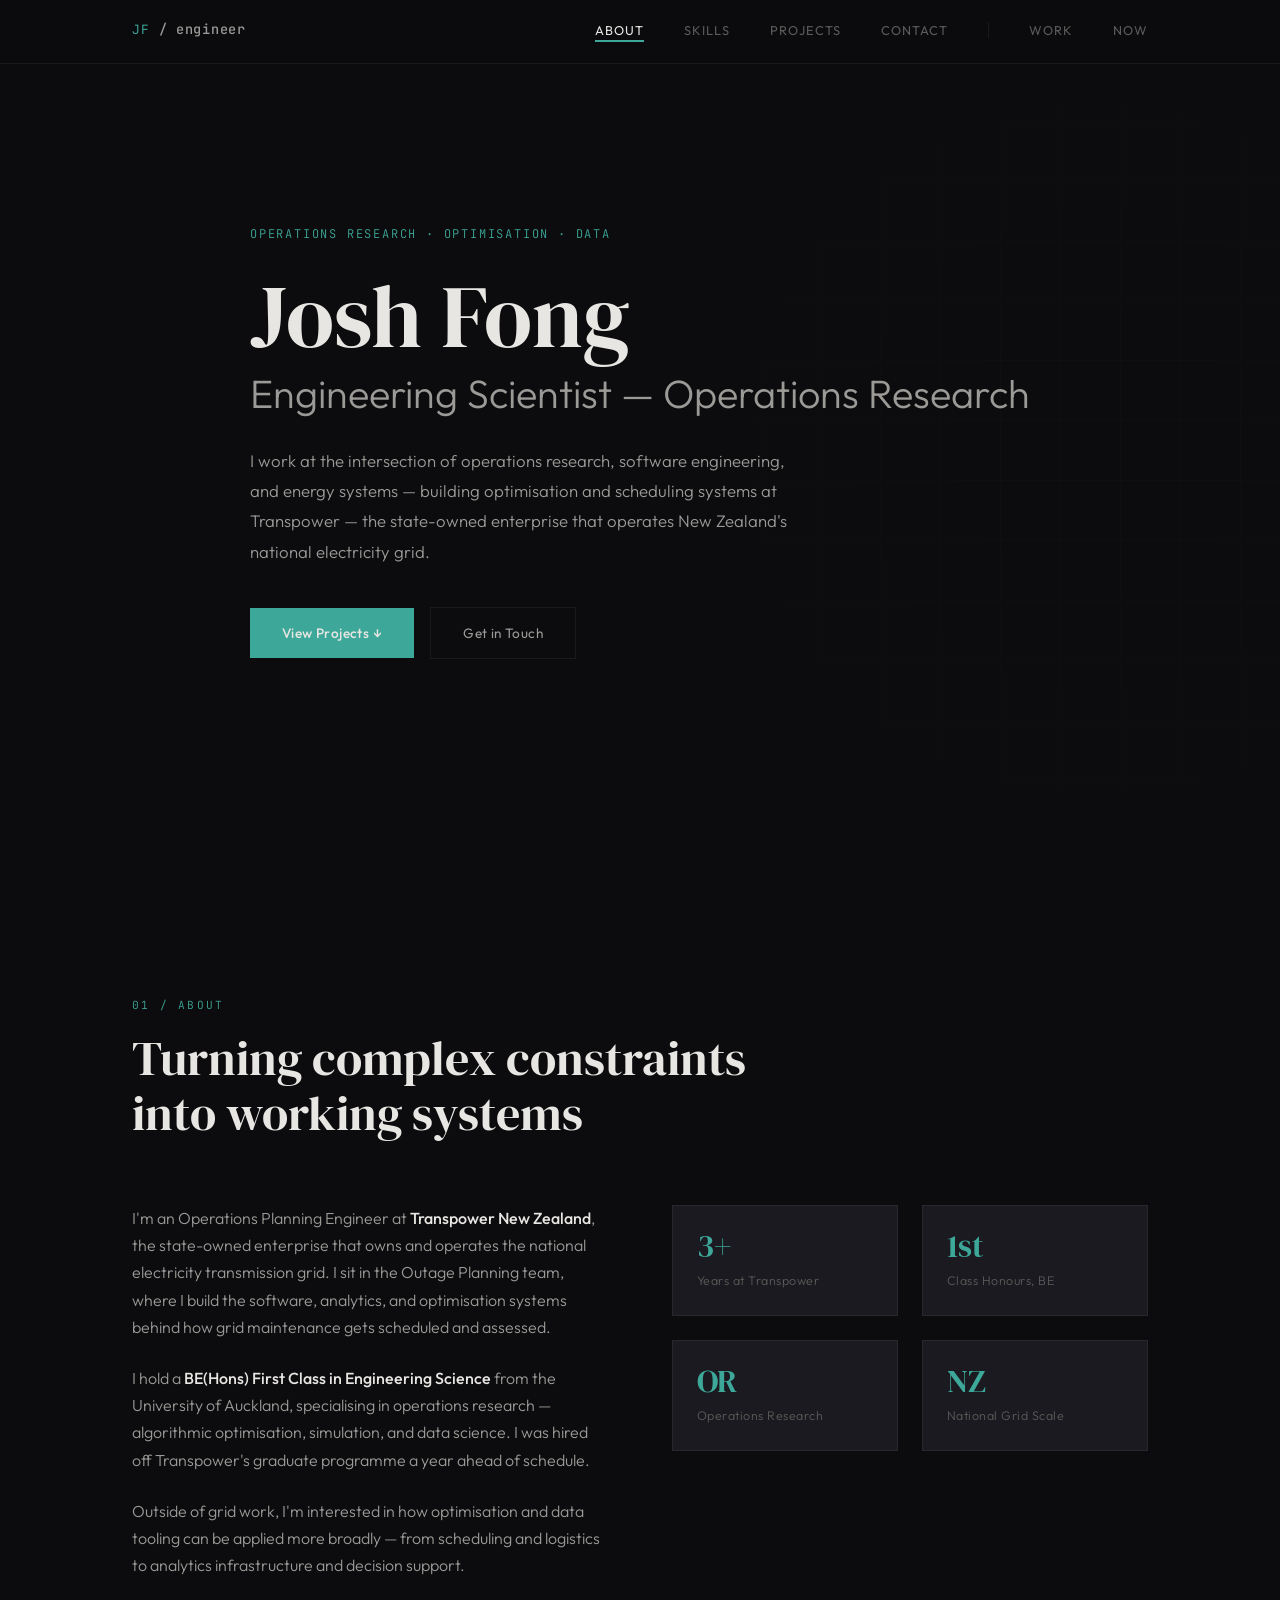
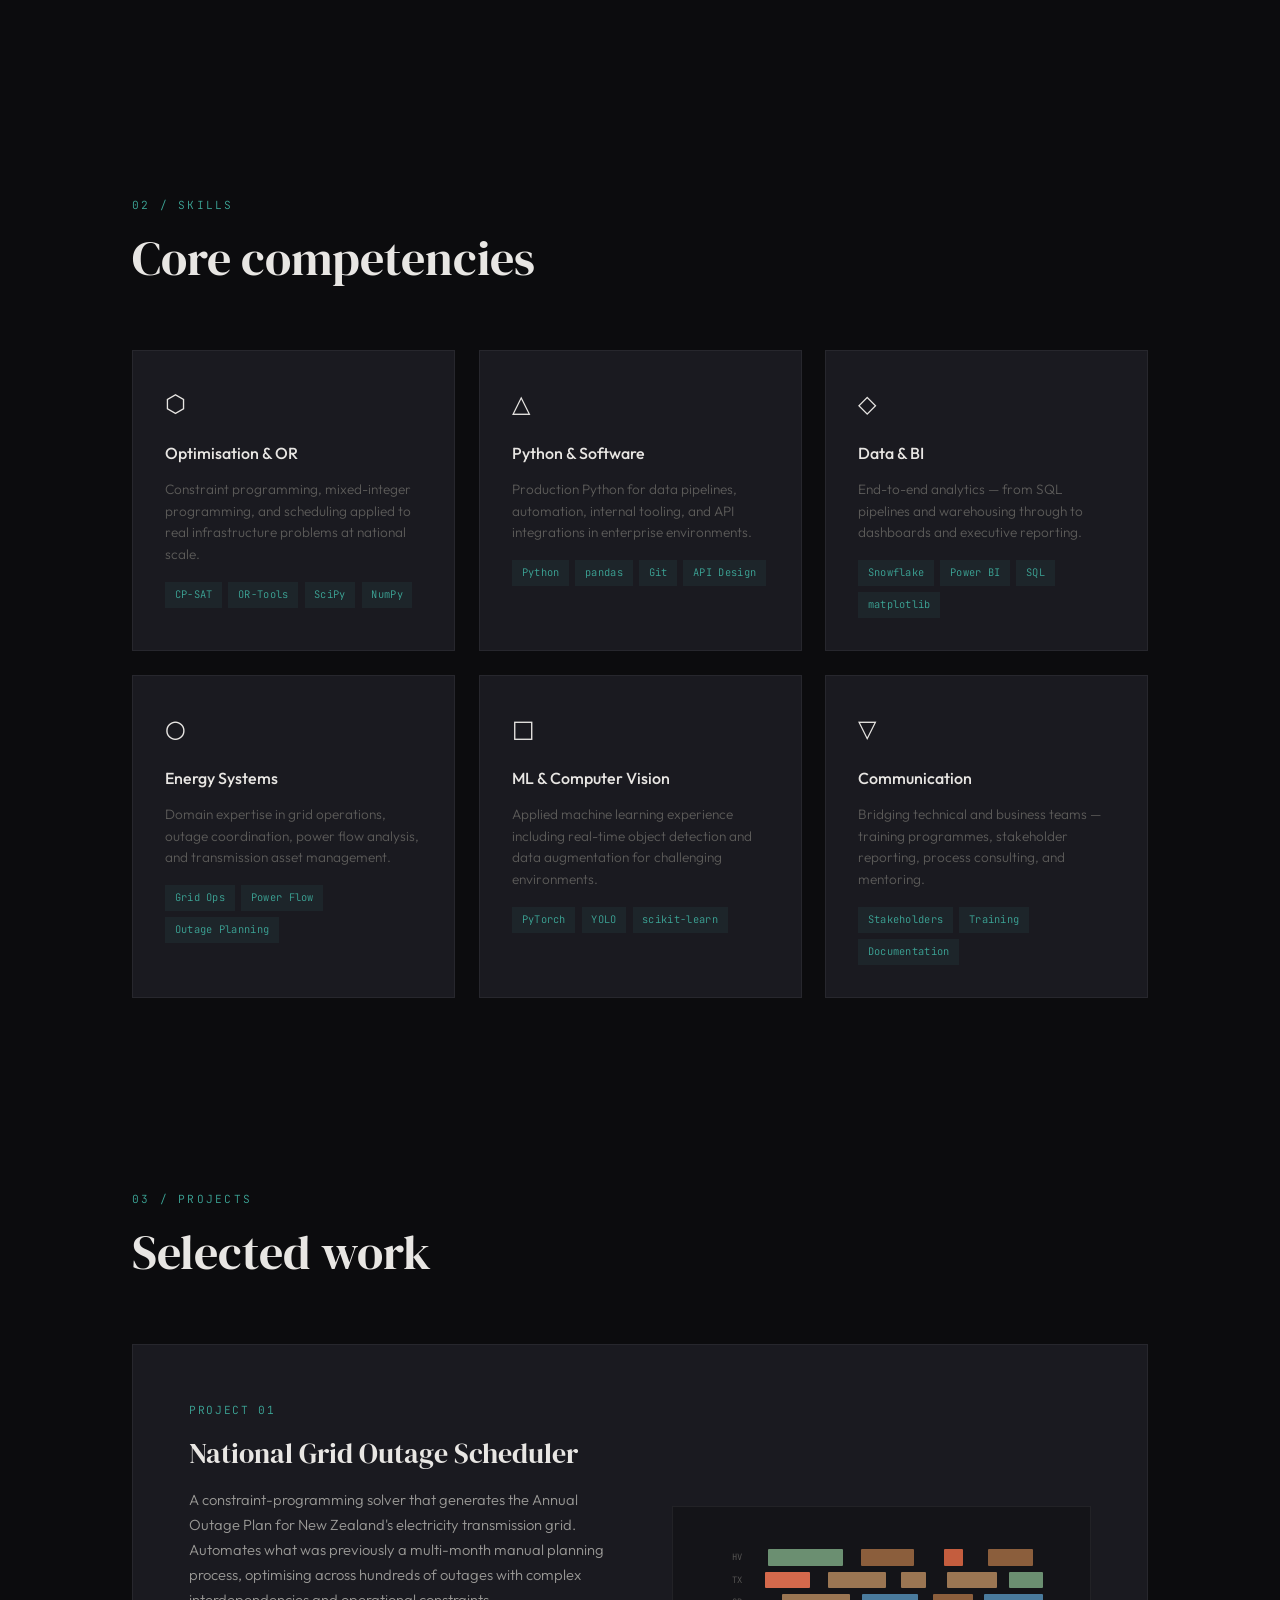
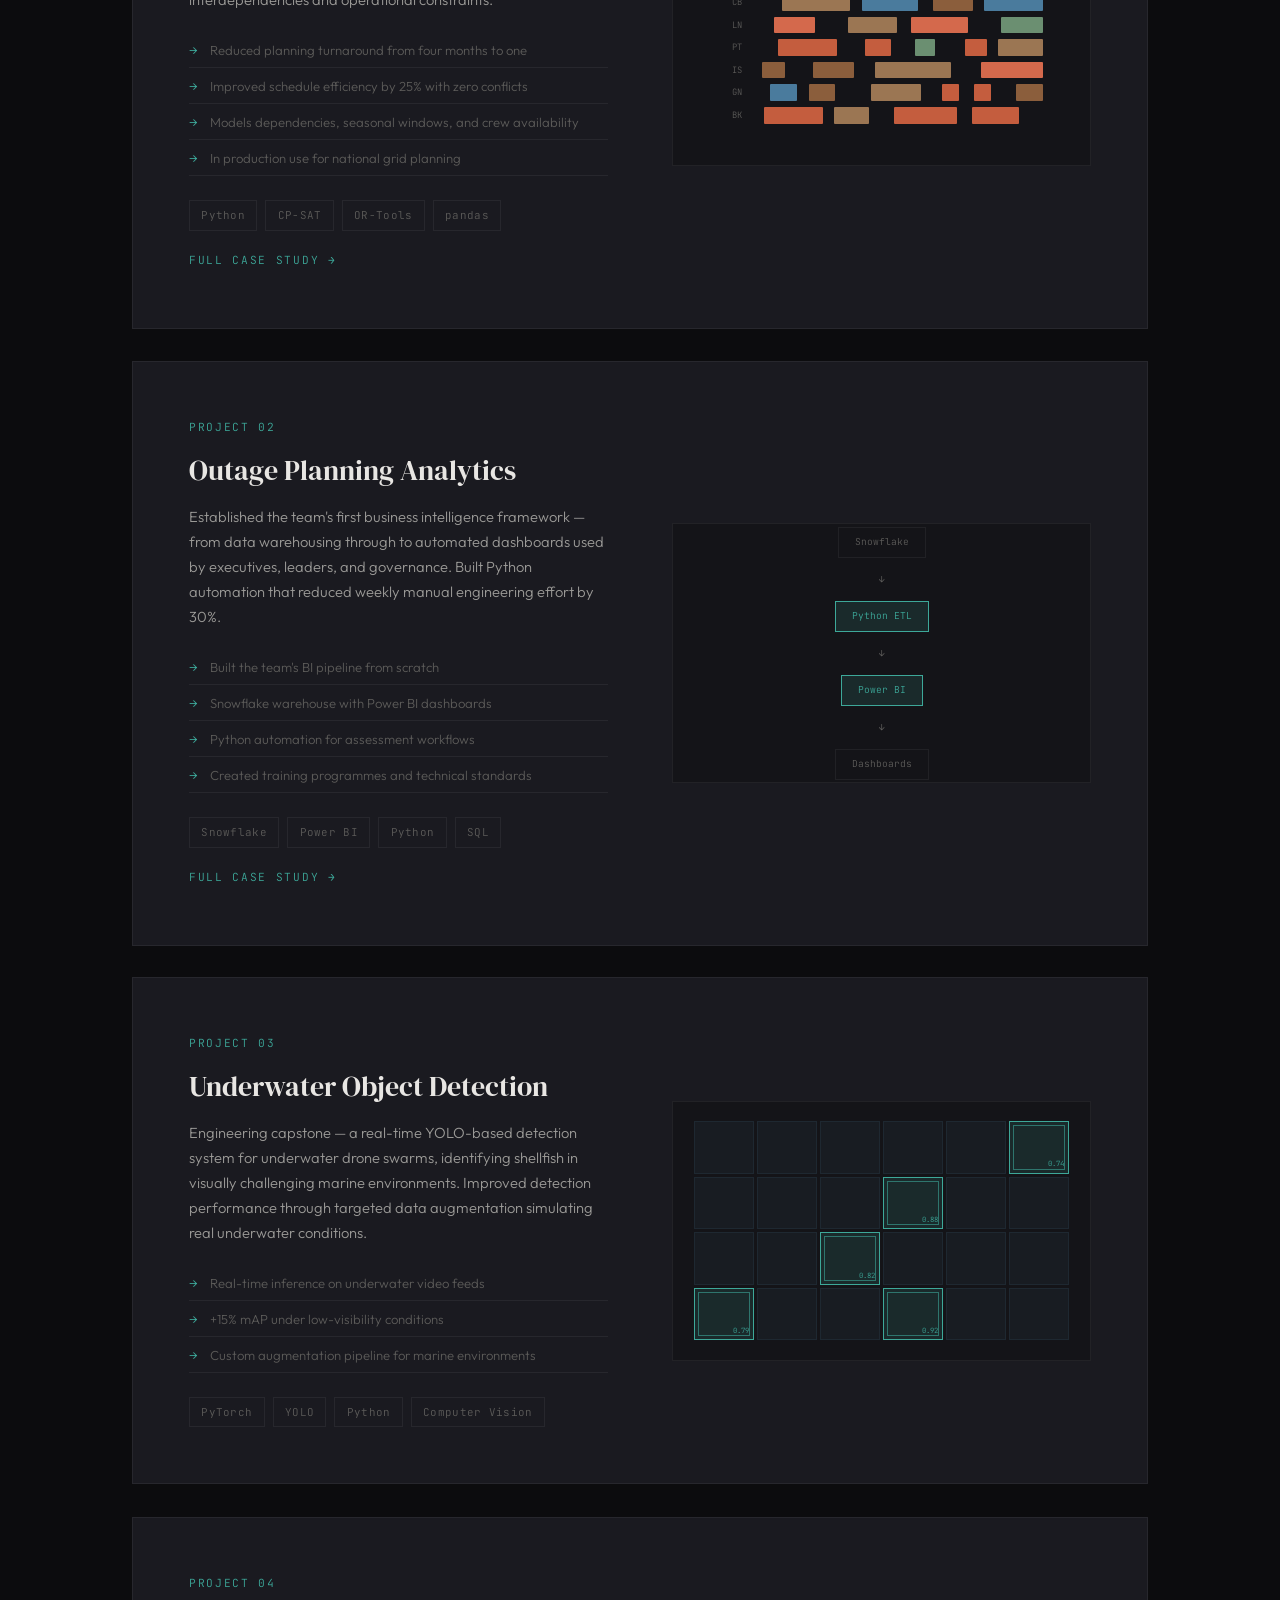
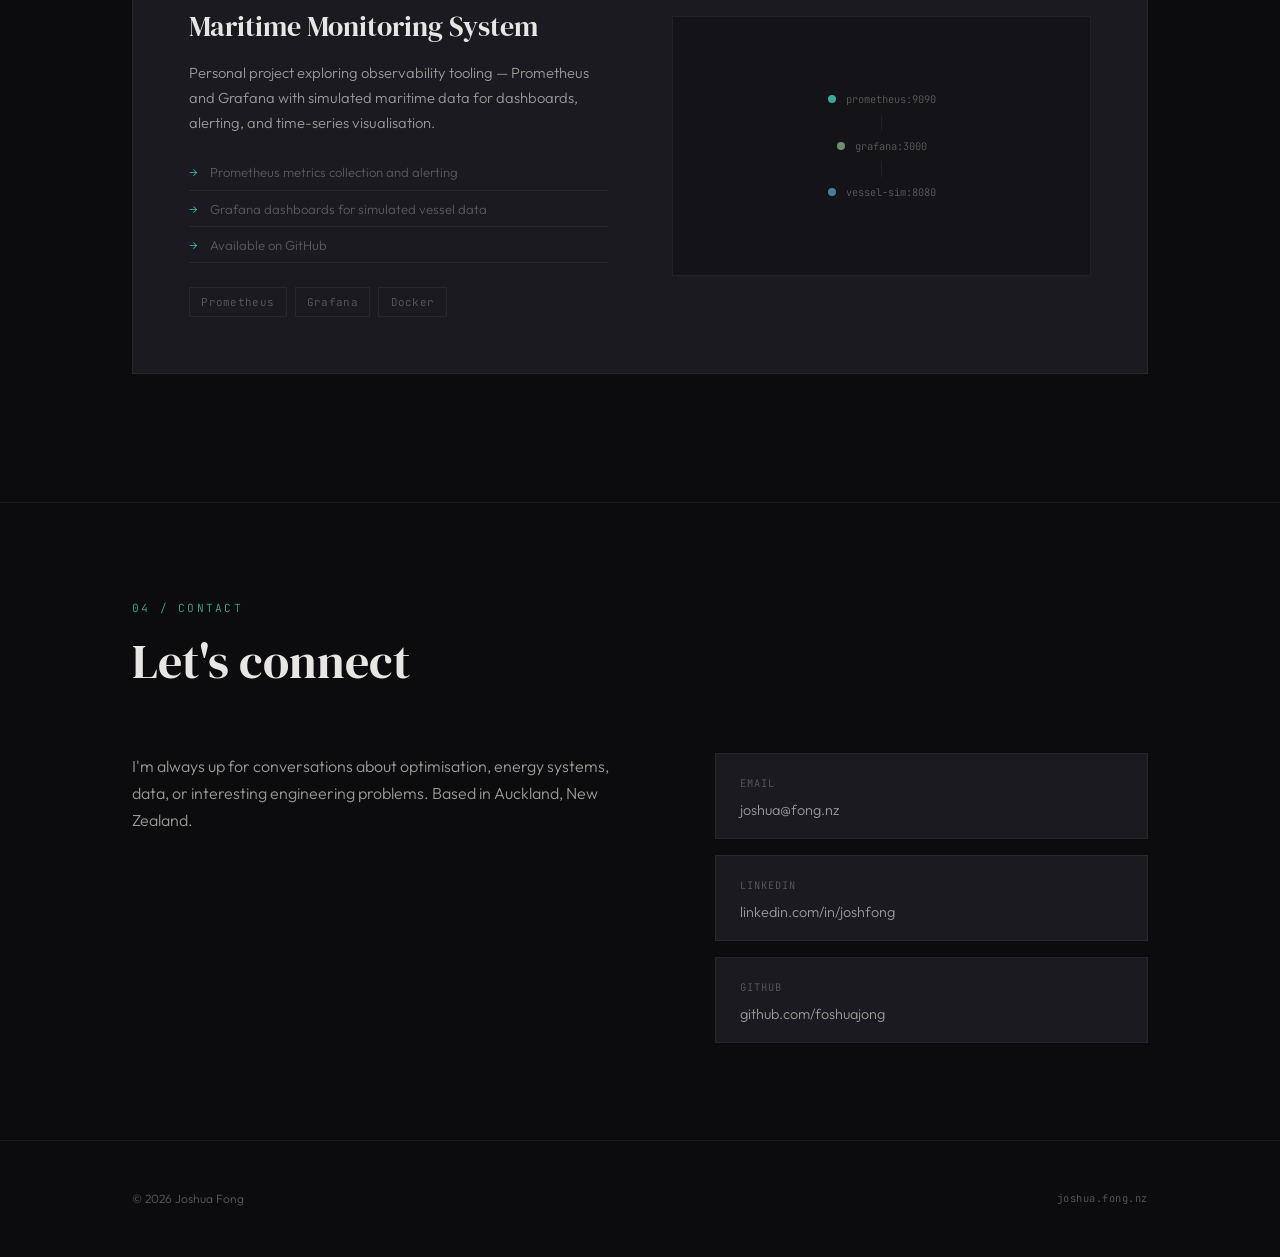
==== commit 3ff15e02: "fixed safari navbar" ====
--- a/index.html
+++ b/index.html
@@ -2,7 +2,7 @@
 <html lang="en">
 <head>
   <meta charset="UTF-8">
-  <meta name="viewport" content="width=device-width, initial-scale=1.0">
+  <meta name="viewport" content="width=device-width, initial-scale=1.0, viewport-fit=cover">
   <title>Joshua Fong — Operations Research Engineer</title>
   <meta name="description" content="Operations Research Engineer specialising in mathematical optimisation, scheduling systems, and data analytics for critical infrastructure.">
   <!-- Open Graph -->
@@ -359,7 +359,9 @@
 
 <body>
   <div id="grid-spotlight"></div>
-  <script src="js/utils.js"></script>
+  <script>
+    (function(){var g=document.getElementById('grid-spotlight');document.addEventListener('mousemove',function(e){g.style.setProperty('--mx',e.clientX+'px');g.style.setProperty('--my',e.clientY+'px');});document.addEventListener('mouseleave',function(){g.style.setProperty('--mx','-999px');g.style.setProperty('--my','-999px');});})();
+  </script>
 
   <!-- NAV -->
   <nav>
@@ -705,7 +707,25 @@
   </footer>
 
   <script>
-    initReveal();
+    // Mobile nav
+    const navToggle = document.getElementById('navToggle');
+    const navLinks = document.getElementById('navLinks');
+    navToggle.addEventListener('click', () => navLinks.classList.toggle('open'));
+    navLinks.querySelectorAll('a').forEach(link => {
+      link.addEventListener('click', () => navLinks.classList.remove('open'));
+    });
+
+    // Scroll reveal
+    const reveals = document.querySelectorAll('.reveal');
+    const observer = new IntersectionObserver((entries) => {
+      entries.forEach((entry) => {
+        if (entry.isIntersecting) {
+          entry.target.classList.add('visible');
+          observer.unobserve(entry.target);
+        }
+      });
+    }, { threshold: 0.1, rootMargin: '0px 0px -40px 0px' });
+    reveals.forEach(el => observer.observe(el));
 
     // Schedule Gantt visualization
     function buildScheduleViz() {
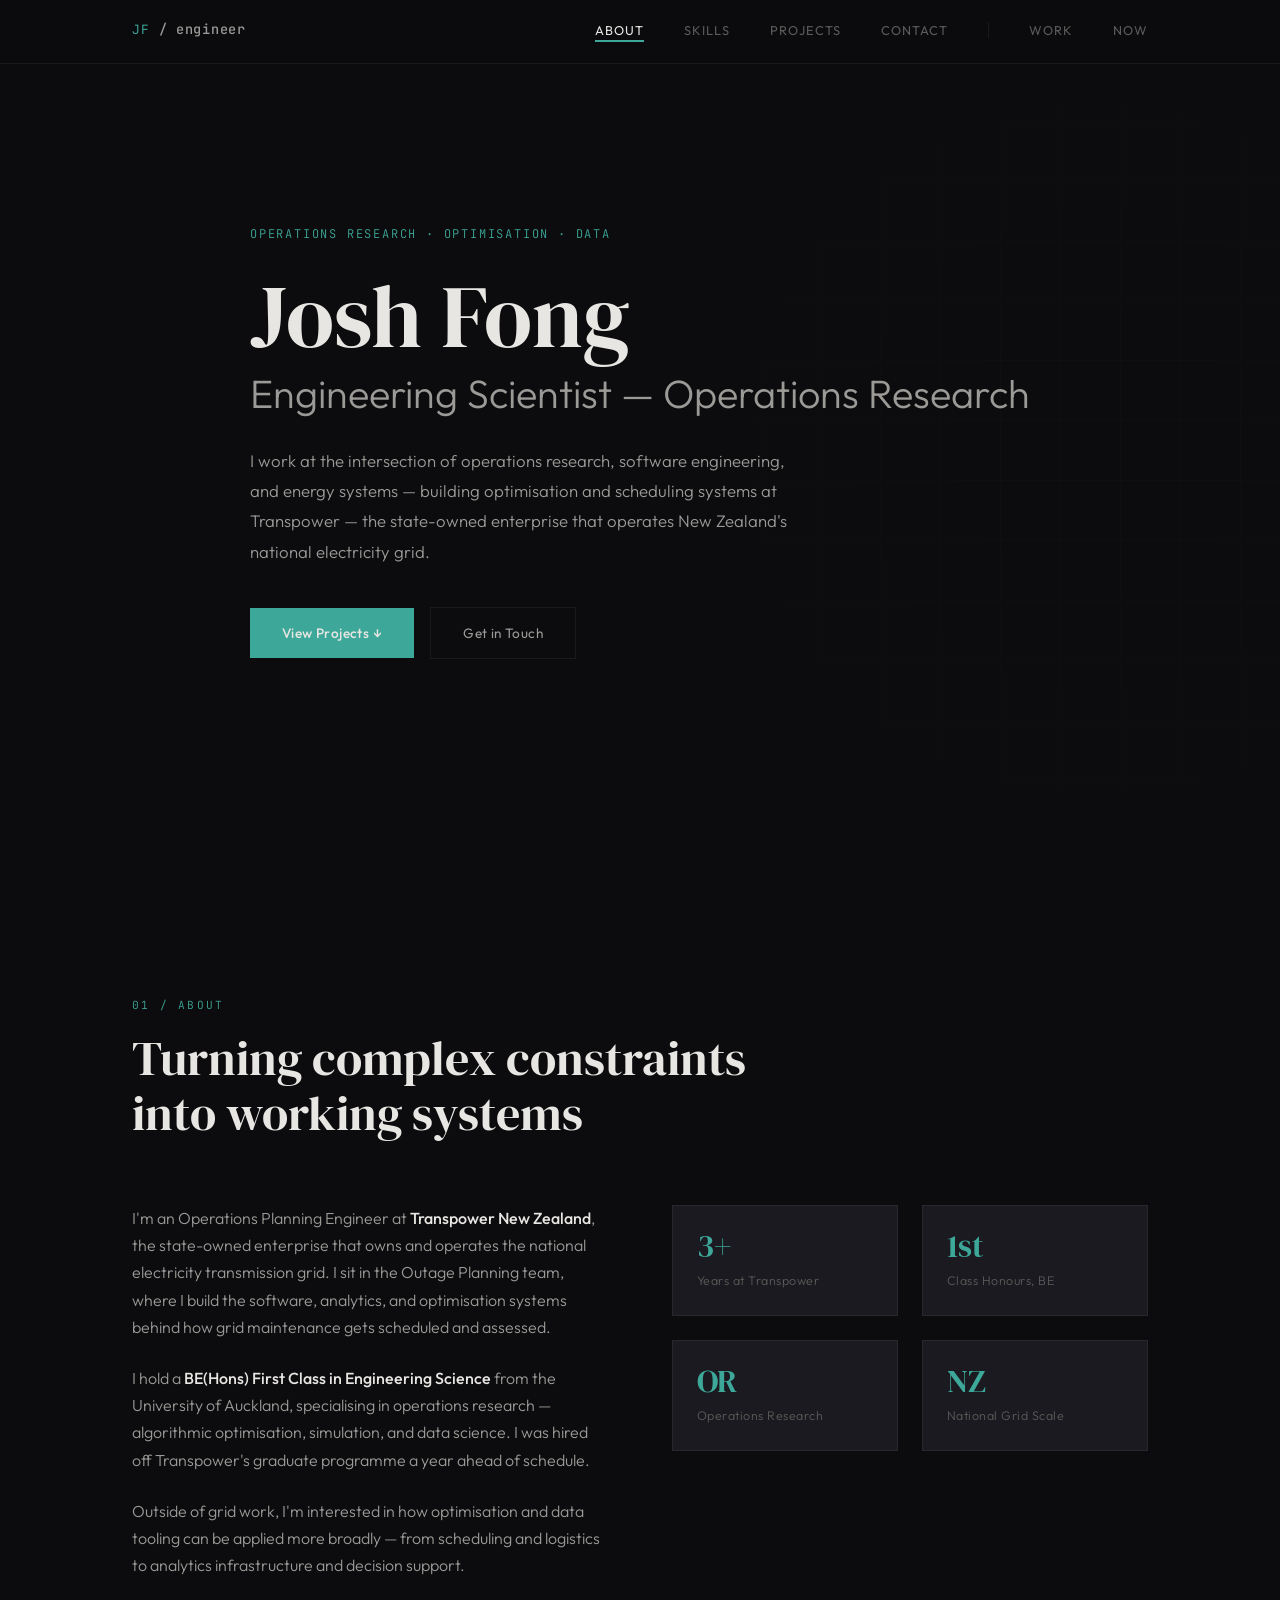
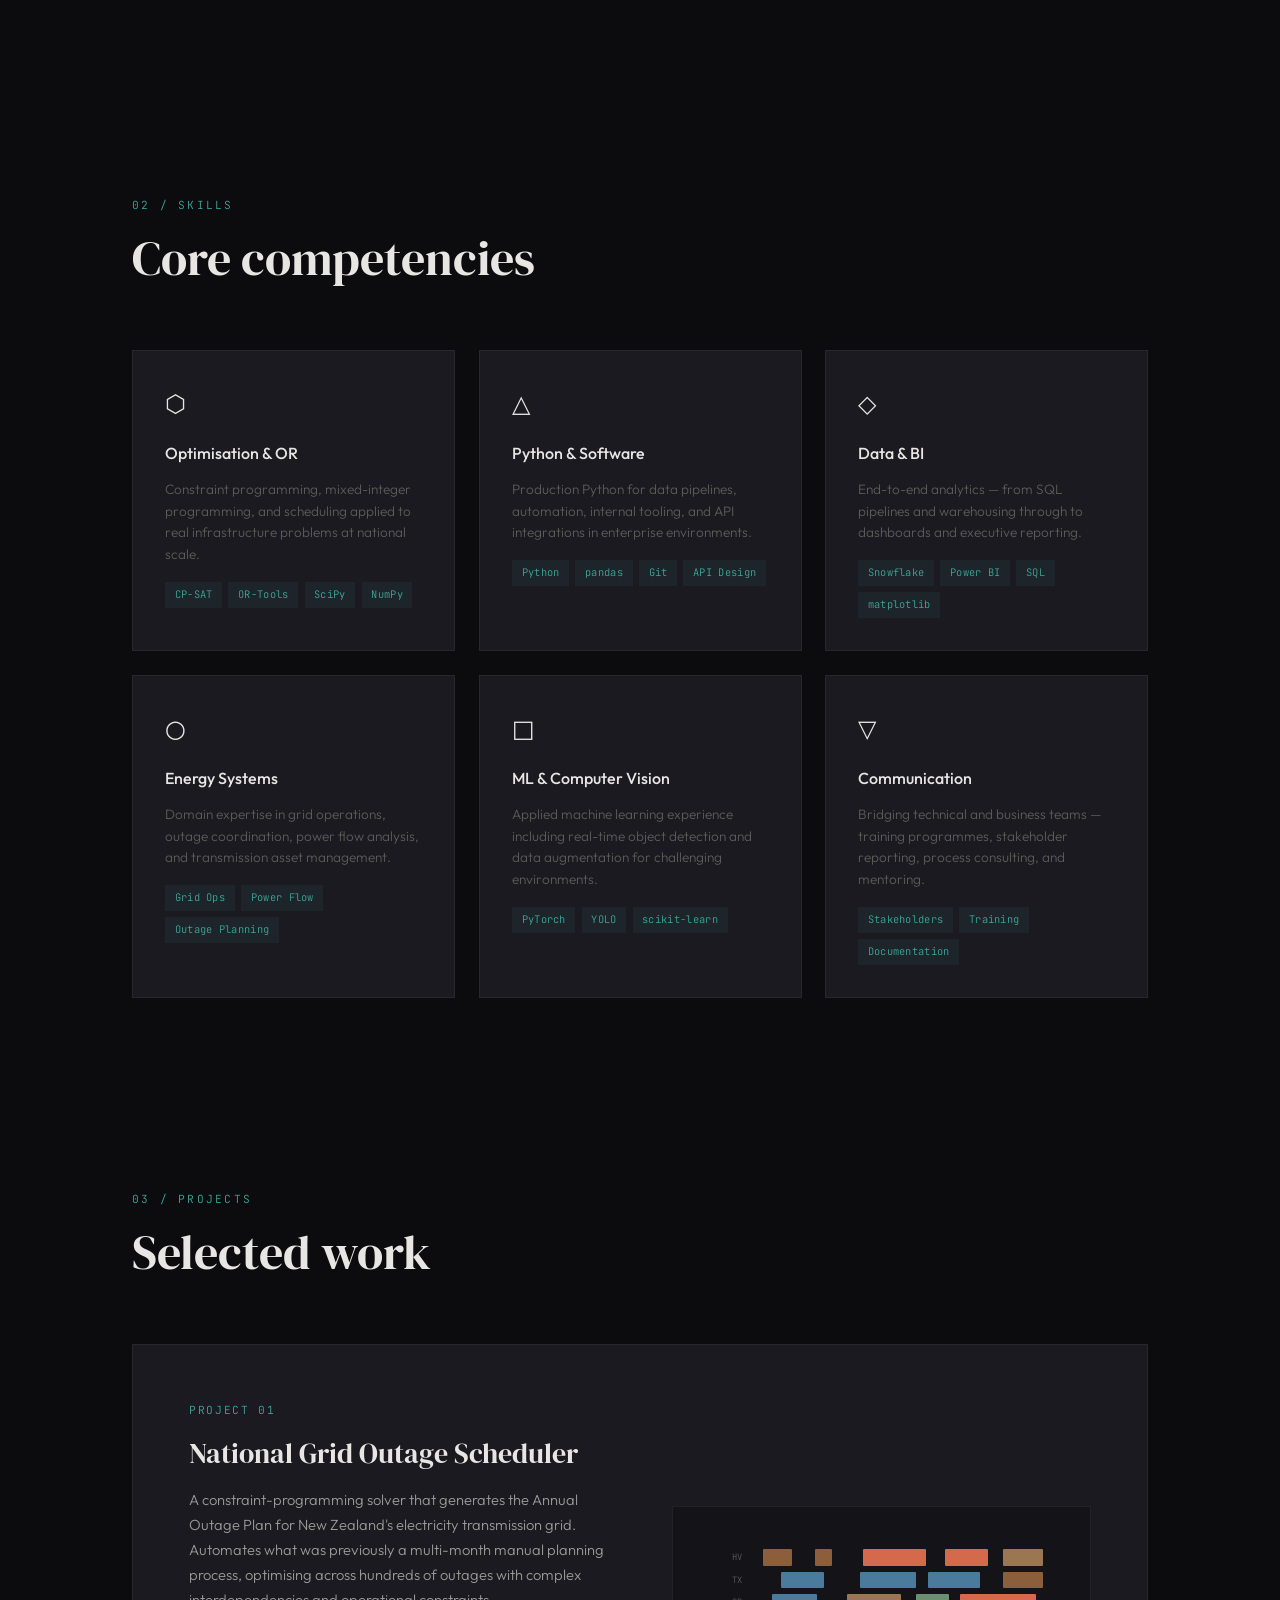
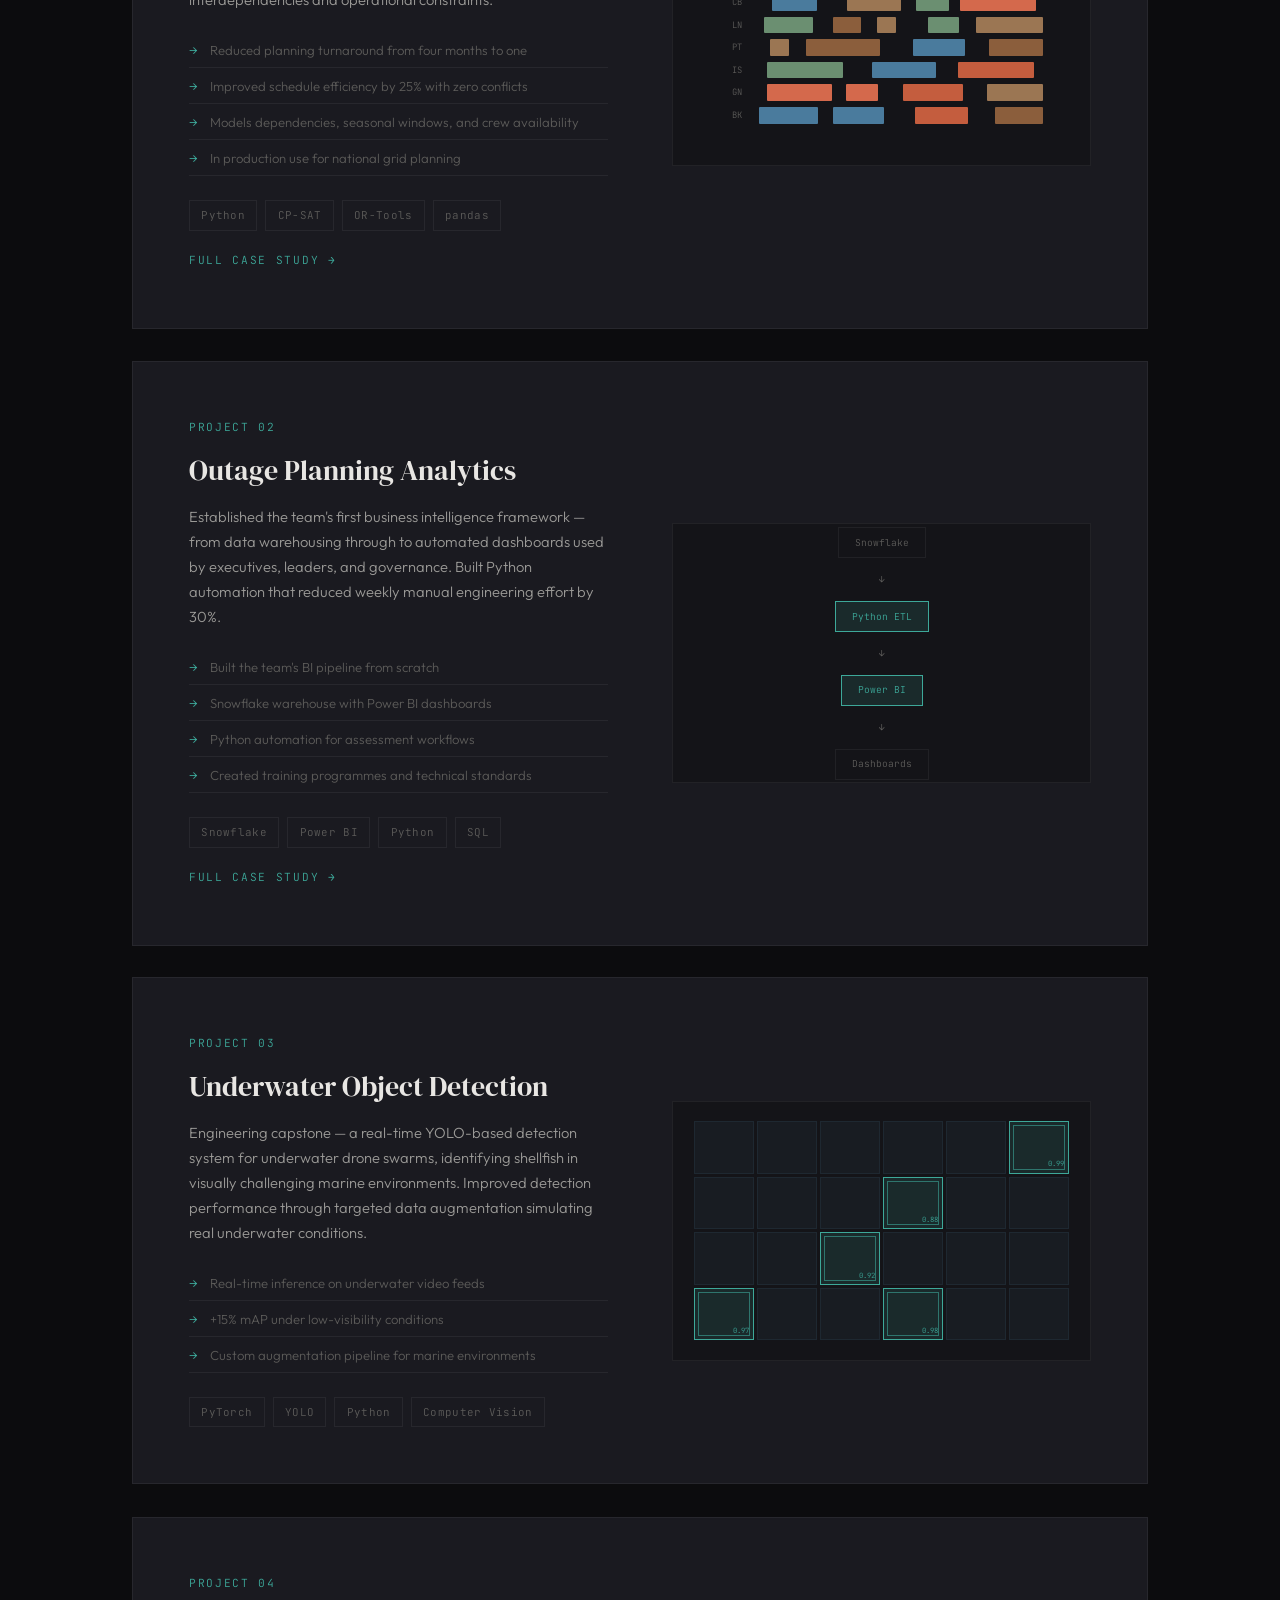
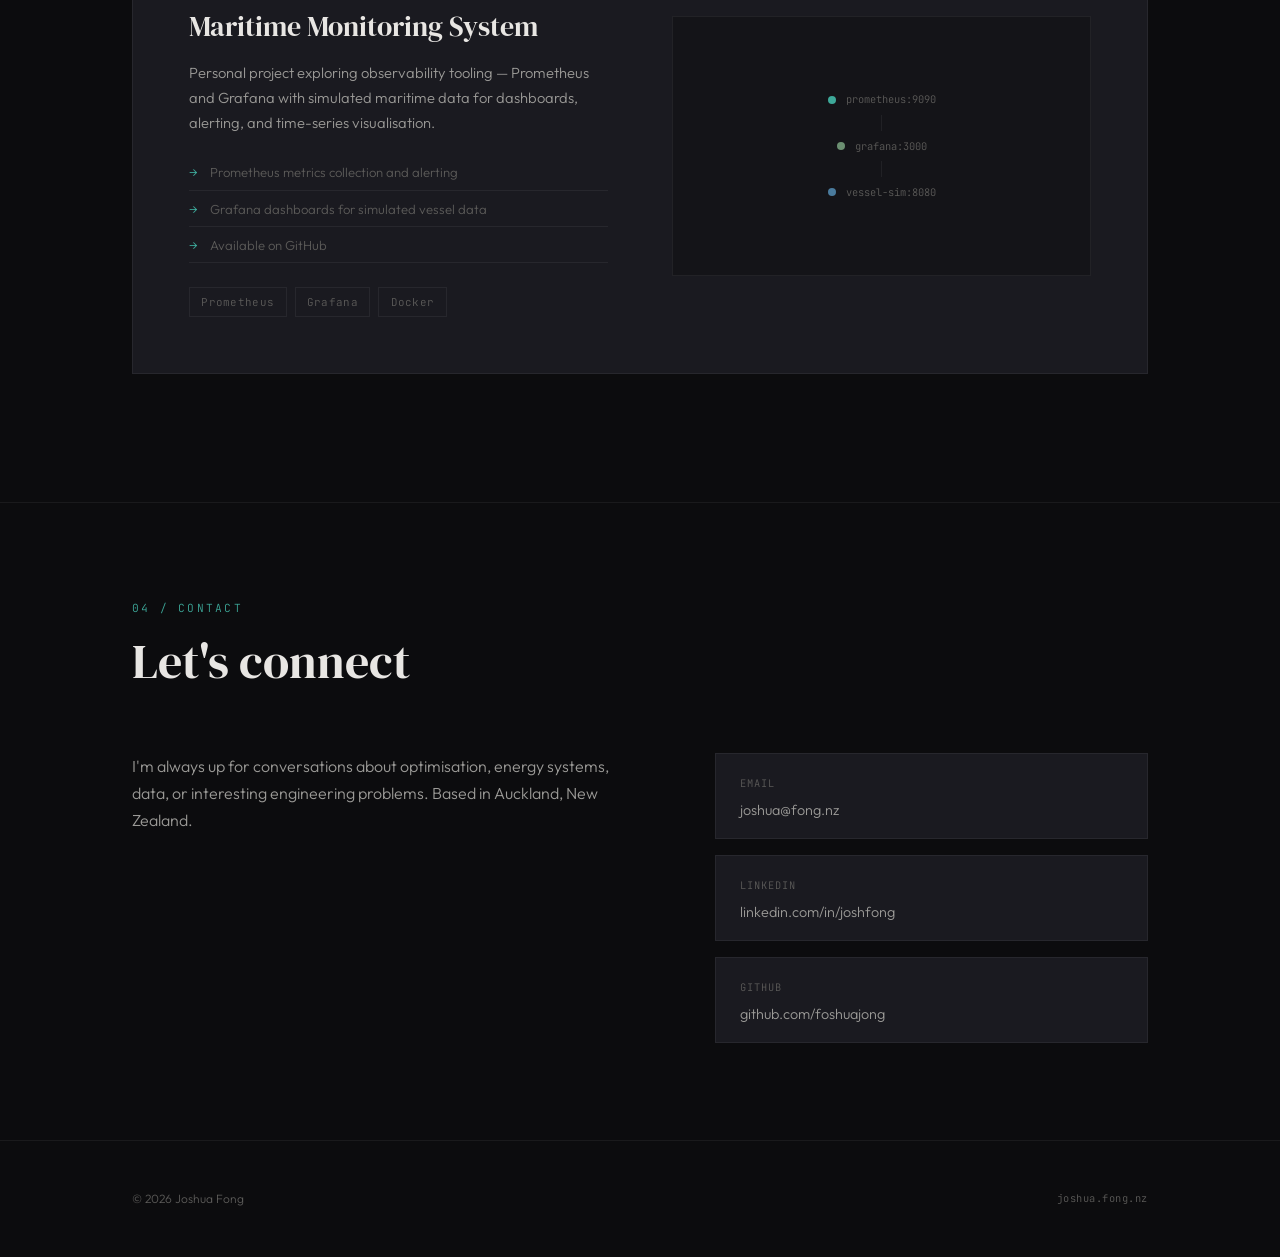
==== commit 047aa6a4: "fix iOS Safari status bar: add viewport-fit=cover and theme-color to all pages Co-Authored-By: Claud" ====
--- a/index.html
+++ b/index.html
@@ -3,6 +3,7 @@
 <head>
   <meta charset="UTF-8">
   <meta name="viewport" content="width=device-width, initial-scale=1.0, viewport-fit=cover">
+  <meta name="theme-color" content="#0c0c0e">
   <title>Joshua Fong — Operations Research Engineer</title>
   <meta name="description" content="Operations Research Engineer specialising in mathematical optimisation, scheduling systems, and data analytics for critical infrastructure.">
   <!-- Open Graph -->
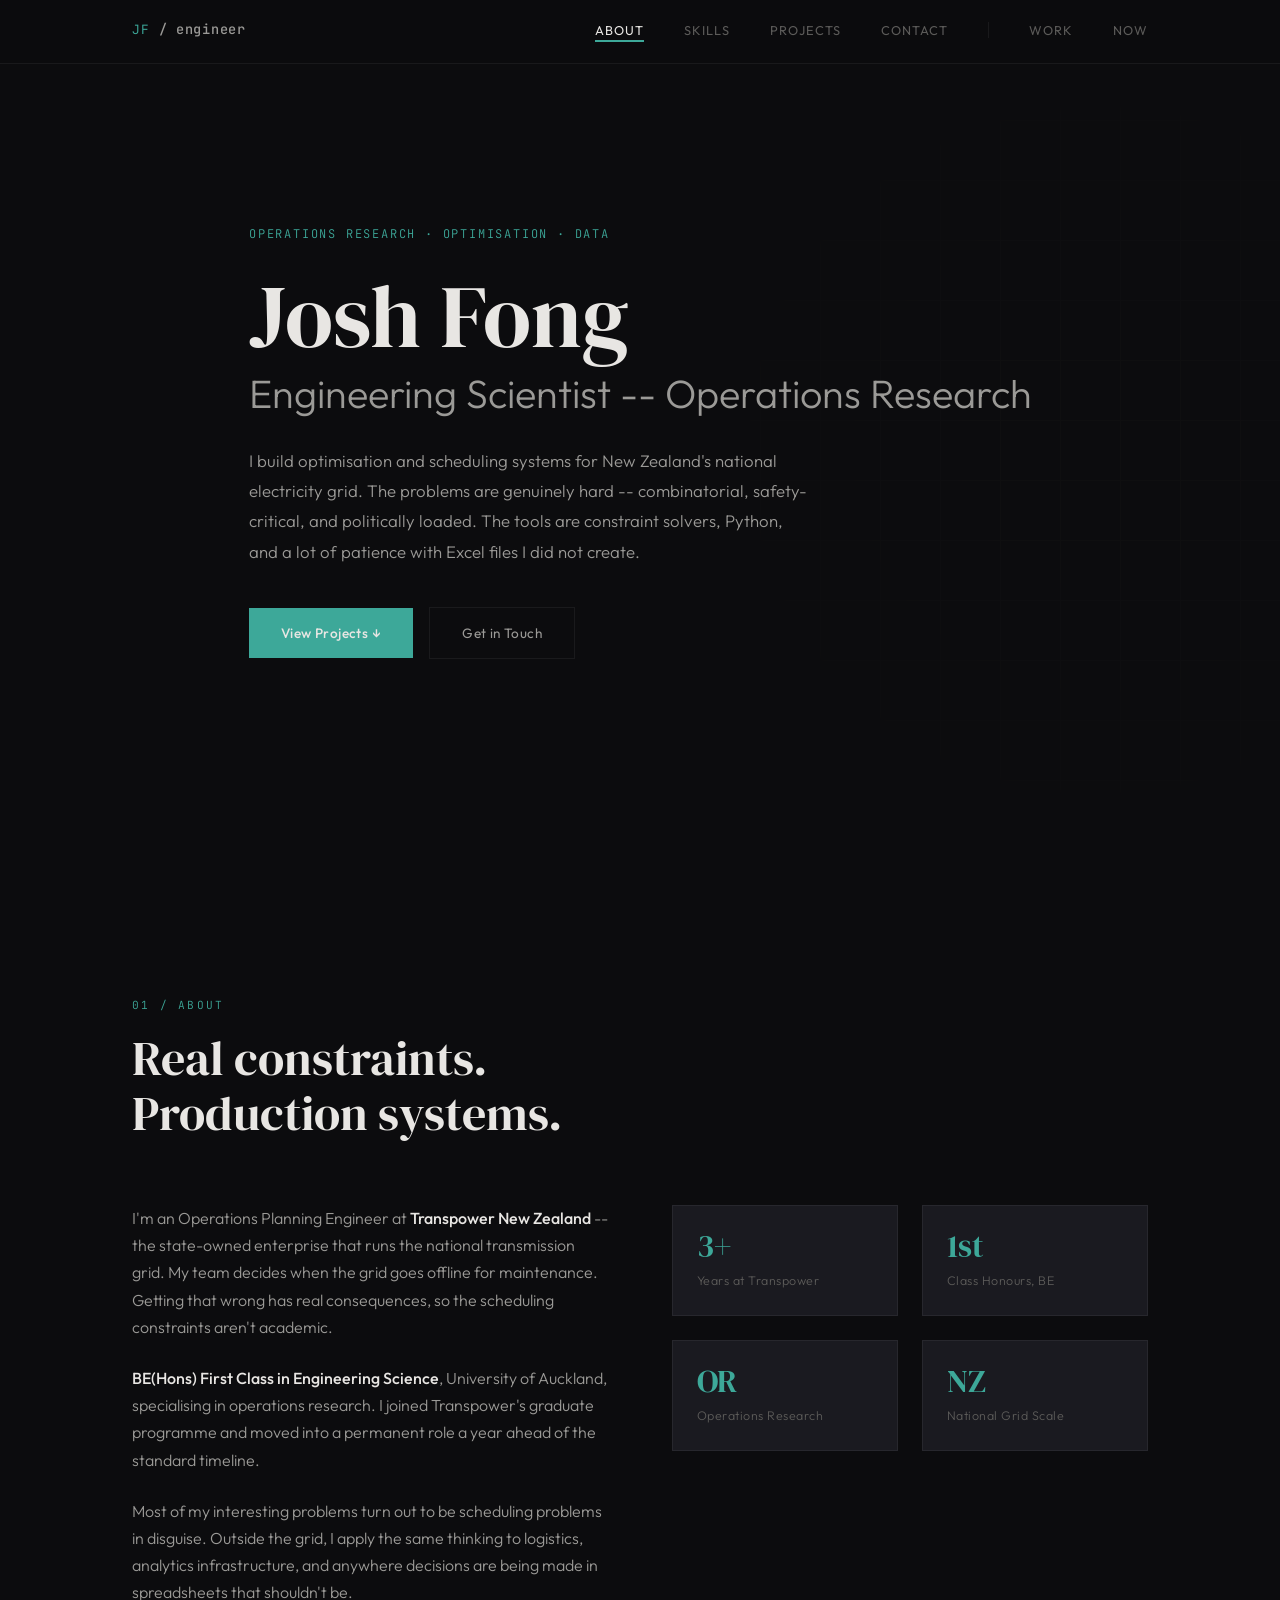
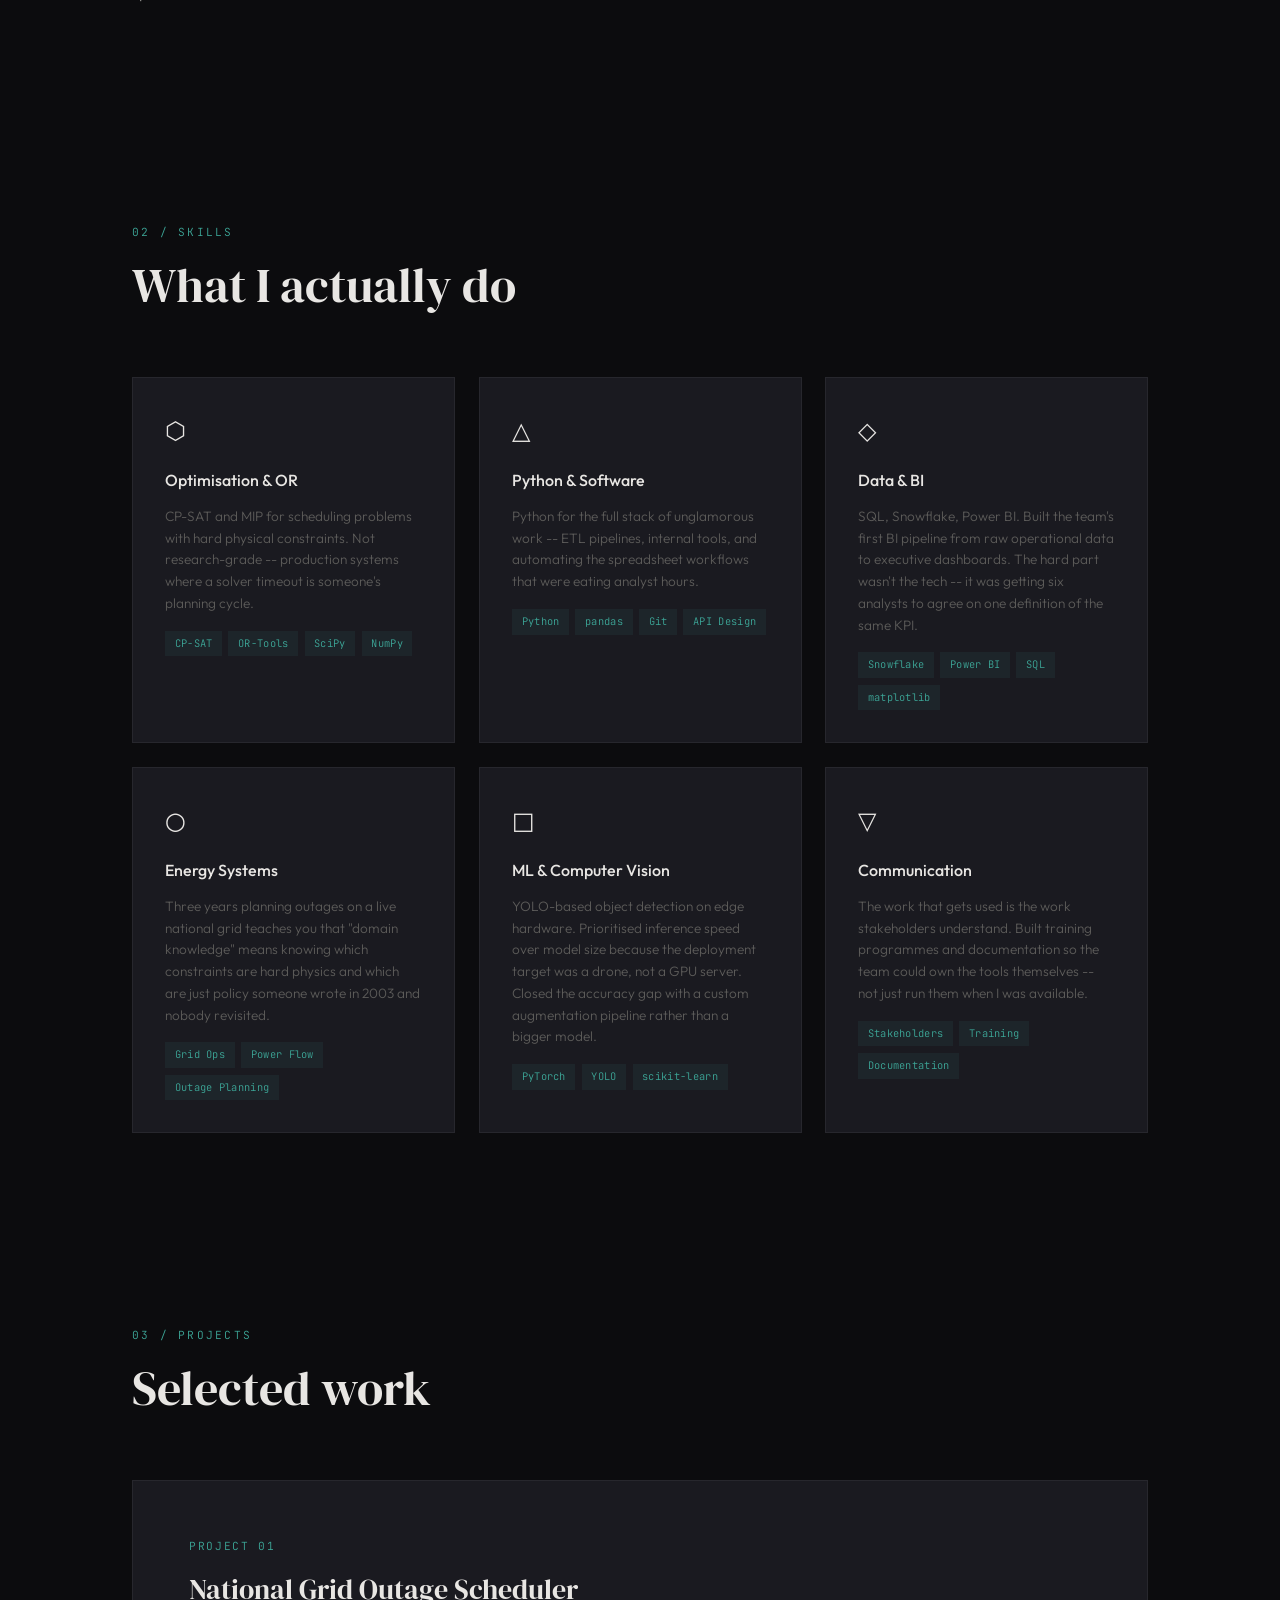
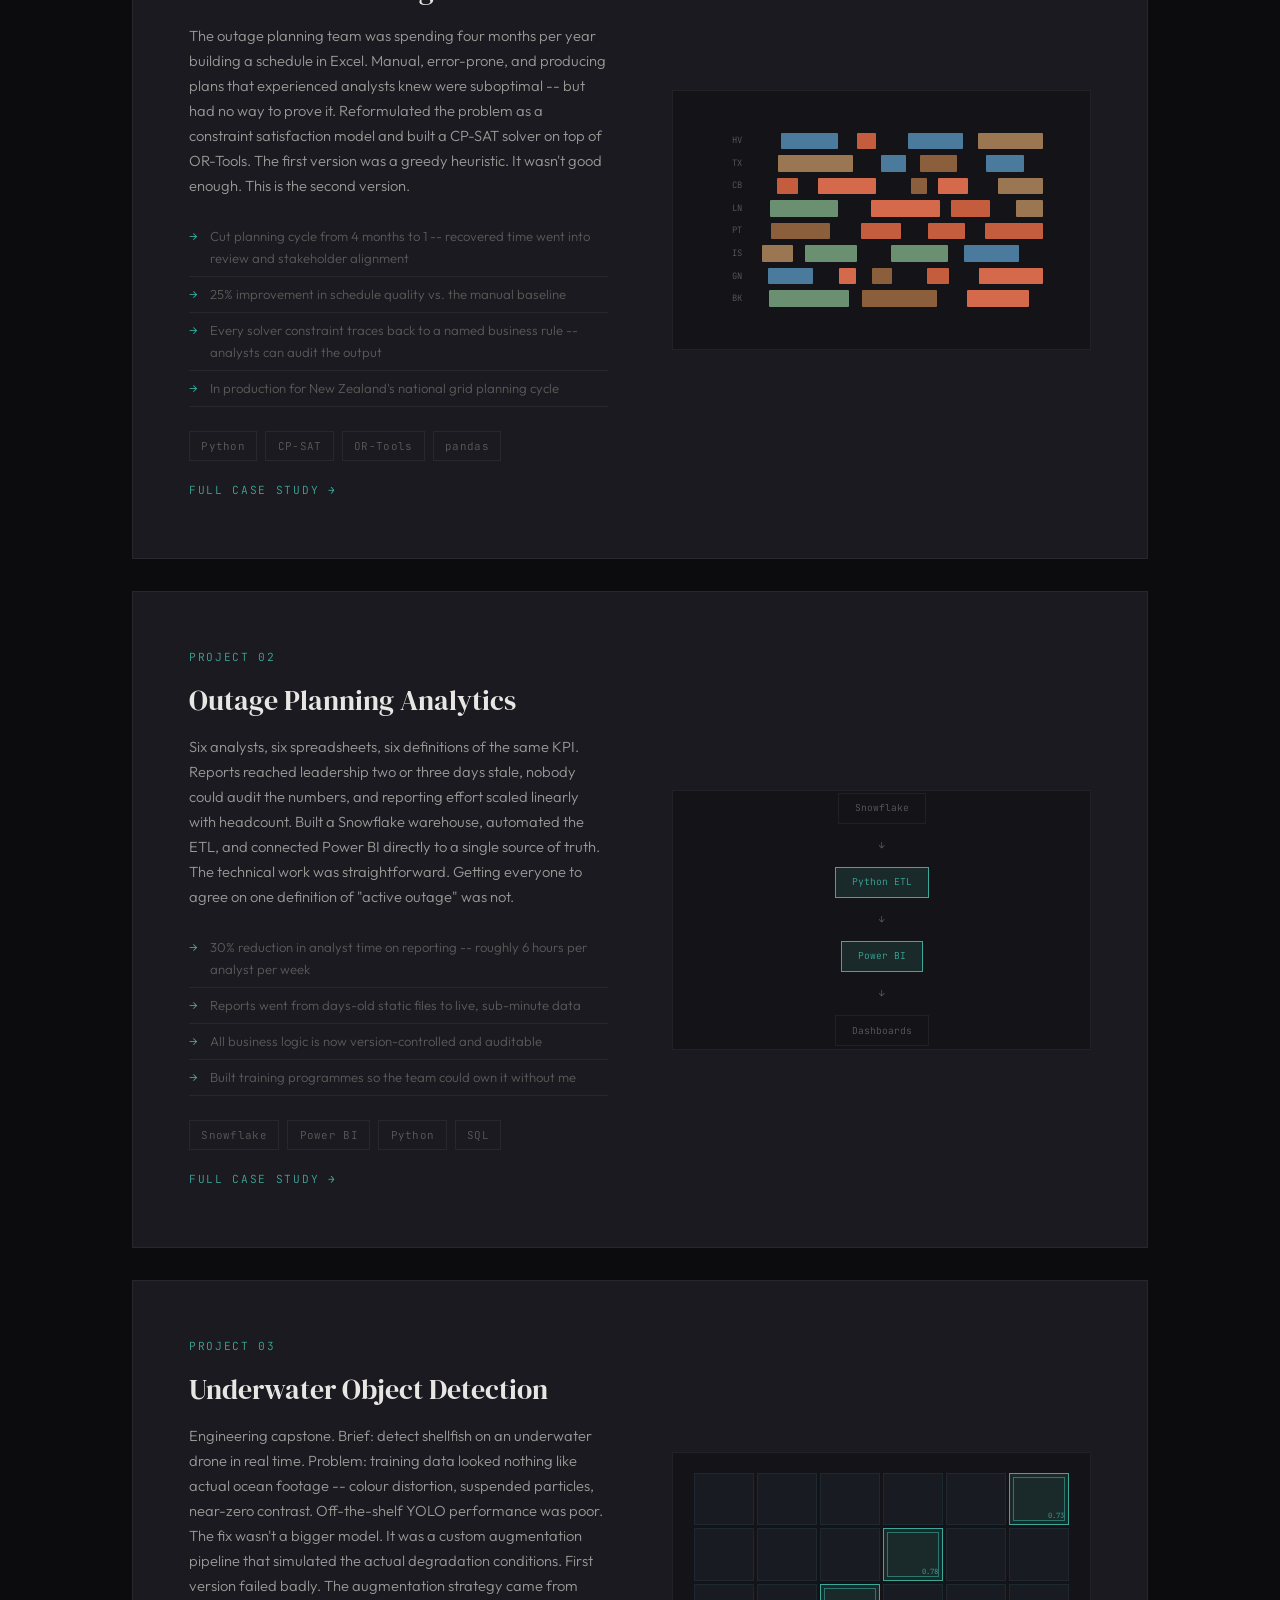
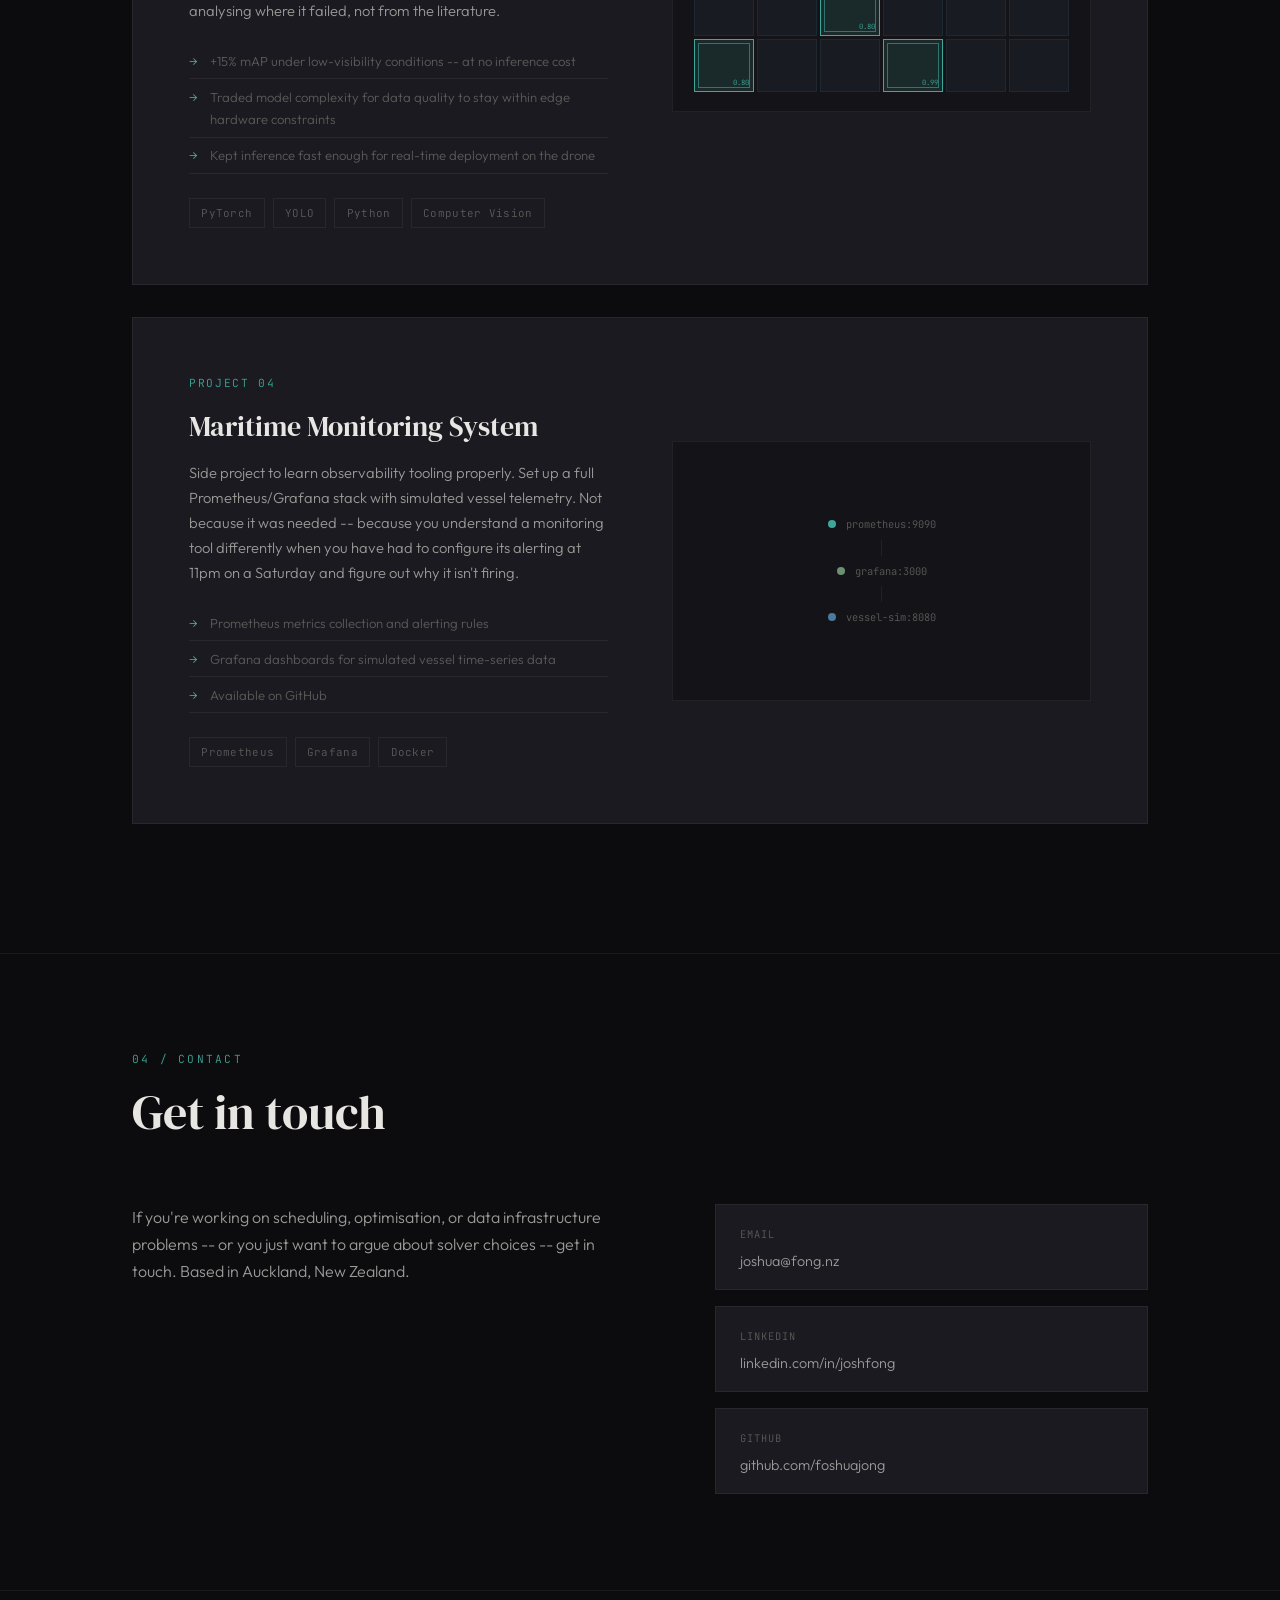
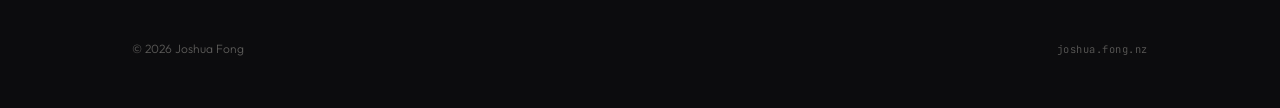
==== commit 4c5fbe4f: "Rewrite portfolio copy to sound like a human engineer, not a chatbot - Replaced vague adjectives wit" ====
--- a/index.html
+++ b/index.html
@@ -391,12 +391,12 @@
         <div class="hero-label">Operations Research · Optimisation · Data</div>
         <h1>
           Josh Fong
-          <span class="thin">Engineering Scientist — Operations Research</span>
+          <span class="thin">Engineering Scientist -- Operations Research</span>
         </h1>
         <p class="hero-text">
-          I work at the intersection of operations research, software engineering,
-          and energy systems — building optimisation and scheduling systems at Transpower — the state-owned enterprise
-          that operates New Zealand's national electricity grid.
+          I build optimisation and scheduling systems for New Zealand's national electricity grid.
+          The problems are genuinely hard -- combinatorial, safety-critical, and politically loaded.
+          The tools are constraint solvers, Python, and a lot of patience with Excel files I did not create.
         </p>
         <div class="hero-cta">
           <a href="#projects" class="btn-primary">View Projects ↓</a>
@@ -411,27 +411,25 @@
     <div class="container">
       <div class="section-header reveal">
         <div class="section-label">01 / About</div>
-        <h2 class="section-title">Turning complex constraints<br>into working systems</h2>
+        <h2 class="section-title">Real constraints.<br>Production systems.</h2>
       </div>
       <div class="about-grid">
         <div class="about-text reveal">
           <p>
-            I'm an Operations Planning Engineer at <strong>Transpower New Zealand</strong>,
-            the state-owned enterprise that owns and operates the national electricity
-            transmission grid. I sit in the Outage Planning team, where I build the
-            software, analytics, and optimisation systems behind how grid maintenance
-            gets scheduled and assessed.
+            I'm an Operations Planning Engineer at <strong>Transpower New Zealand</strong> --
+            the state-owned enterprise that runs the national transmission grid.
+            My team decides when the grid goes offline for maintenance. Getting that
+            wrong has real consequences, so the scheduling constraints aren't academic.
           </p>
           <p>
-            I hold a <strong>BE(Hons) First Class in Engineering Science</strong> from the
-            University of Auckland, specialising in operations research — algorithmic
-            optimisation, simulation, and data science. I was hired off Transpower's
-            graduate programme a year ahead of schedule.
+            <strong>BE(Hons) First Class in Engineering Science</strong>, University of Auckland,
+            specialising in operations research. I joined Transpower's graduate programme and
+            moved into a permanent role a year ahead of the standard timeline.
           </p>
           <p>
-            Outside of grid work, I'm interested in how optimisation and data tooling
-            can be applied more broadly — from scheduling and logistics to analytics
-            infrastructure and decision support.
+            Most of my interesting problems turn out to be scheduling problems in disguise.
+            Outside the grid, I apply the same thinking to logistics, analytics infrastructure,
+            and anywhere decisions are being made in spreadsheets that shouldn't be.
           </p>
         </div>
         <div class="about-stats reveal">
@@ -461,13 +459,13 @@
     <div class="container">
       <div class="section-header reveal">
         <div class="section-label">02 / Skills</div>
-        <h2 class="section-title">Core competencies</h2>
+        <h2 class="section-title">What I actually do</h2>
       </div>
       <div class="skills-grid">
         <div class="skill-card reveal">
           <span class="skill-icon">⬡</span>
           <h3>Optimisation & OR</h3>
-          <p>Constraint programming, mixed-integer programming, and scheduling applied to real infrastructure problems at national scale.</p>
+          <p>CP-SAT and MIP for scheduling problems with hard physical constraints. Not research-grade -- production systems where a solver timeout is someone's planning cycle.</p>
           <div class="skill-tags">
             <span class="skill-tag">CP-SAT</span>
             <span class="skill-tag">OR-Tools</span>
@@ -478,7 +476,7 @@
         <div class="skill-card reveal">
           <span class="skill-icon">△</span>
           <h3>Python & Software</h3>
-          <p>Production Python for data pipelines, automation, internal tooling, and API integrations in enterprise environments.</p>
+          <p>Python for the full stack of unglamorous work -- ETL pipelines, internal tools, and automating the spreadsheet workflows that were eating analyst hours.</p>
           <div class="skill-tags">
             <span class="skill-tag">Python</span>
             <span class="skill-tag">pandas</span>
@@ -489,7 +487,7 @@
         <div class="skill-card reveal">
           <span class="skill-icon">◇</span>
           <h3>Data & BI</h3>
-          <p>End-to-end analytics — from SQL pipelines and warehousing through to dashboards and executive reporting.</p>
+          <p>SQL, Snowflake, Power BI. Built the team's first BI pipeline from raw operational data to executive dashboards. The hard part wasn't the tech -- it was getting six analysts to agree on one definition of the same KPI.</p>
           <div class="skill-tags">
             <span class="skill-tag">Snowflake</span>
             <span class="skill-tag">Power BI</span>
@@ -500,7 +498,7 @@
         <div class="skill-card reveal">
           <span class="skill-icon">○</span>
           <h3>Energy Systems</h3>
-          <p>Domain expertise in grid operations, outage coordination, power flow analysis, and transmission asset management.</p>
+          <p>Three years planning outages on a live national grid teaches you that "domain knowledge" means knowing which constraints are hard physics and which are just policy someone wrote in 2003 and nobody revisited.</p>
           <div class="skill-tags">
             <span class="skill-tag">Grid Ops</span>
             <span class="skill-tag">Power Flow</span>
@@ -510,7 +508,7 @@
         <div class="skill-card reveal">
           <span class="skill-icon">□</span>
           <h3>ML & Computer Vision</h3>
-          <p>Applied machine learning experience including real-time object detection and data augmentation for challenging environments.</p>
+          <p>YOLO-based object detection on edge hardware. Prioritised inference speed over model size because the deployment target was a drone, not a GPU server. Closed the accuracy gap with a custom augmentation pipeline rather than a bigger model.</p>
           <div class="skill-tags">
             <span class="skill-tag">PyTorch</span>
             <span class="skill-tag">YOLO</span>
@@ -520,7 +518,7 @@
         <div class="skill-card reveal">
           <span class="skill-icon">▽</span>
           <h3>Communication</h3>
-          <p>Bridging technical and business teams — training programmes, stakeholder reporting, process consulting, and mentoring.</p>
+          <p>The work that gets used is the work stakeholders understand. Built training programmes and documentation so the team could own the tools themselves -- not just run them when I was available.</p>
           <div class="skill-tags">
             <span class="skill-tag">Stakeholders</span>
             <span class="skill-tag">Training</span>
@@ -545,16 +543,17 @@
           <div class="project-number">PROJECT 01</div>
           <h3>National Grid Outage Scheduler</h3>
           <p>
-            A constraint-programming solver that generates the Annual Outage Plan for
-            New Zealand's electricity transmission grid. Automates what was previously
-            a multi-month manual planning process, optimising across hundreds of outages
-            with complex interdependencies and operational constraints.
+            The outage planning team was spending four months per year building a schedule in Excel.
+            Manual, error-prone, and producing plans that experienced analysts knew were suboptimal
+            -- but had no way to prove it. Reformulated the problem as a constraint satisfaction model
+            and built a CP-SAT solver on top of OR-Tools. The first version was a greedy heuristic.
+            It wasn't good enough. This is the second version.
           </p>
           <ul class="project-detail-list">
-            <li>Reduced planning turnaround from four months to one</li>
-            <li>Improved schedule efficiency by 25% with zero conflicts</li>
-            <li>Models dependencies, seasonal windows, and crew availability</li>
-            <li>In production use for national grid planning</li>
+            <li>Cut planning cycle from 4 months to 1 -- recovered time went into review and stakeholder alignment</li>
+            <li>25% improvement in schedule quality vs. the manual baseline</li>
+            <li>Every solver constraint traces back to a named business rule -- analysts can audit the output</li>
+            <li>In production for New Zealand's national grid planning cycle</li>
           </ul>
           <div class="project-tech">
             <span>Python</span>
@@ -575,16 +574,18 @@
           <div class="project-number">PROJECT 02</div>
           <h3>Outage Planning Analytics</h3>
           <p>
-            Established the team's first business intelligence framework — from data
-            warehousing through to automated dashboards used by executives, leaders,
-            and governance. Built Python automation that reduced weekly manual engineering
-            effort by 30%.
+            Six analysts, six spreadsheets, six definitions of the same KPI.
+            Reports reached leadership two or three days stale, nobody could audit the numbers,
+            and reporting effort scaled linearly with headcount. Built a Snowflake warehouse,
+            automated the ETL, and connected Power BI directly to a single source of truth.
+            The technical work was straightforward. Getting everyone to agree on one definition
+            of "active outage" was not.
           </p>
           <ul class="project-detail-list">
-            <li>Built the team's BI pipeline from scratch</li>
-            <li>Snowflake warehouse with Power BI dashboards</li>
-            <li>Python automation for assessment workflows</li>
-            <li>Created training programmes and technical standards</li>
+            <li>30% reduction in analyst time on reporting -- roughly 6 hours per analyst per week</li>
+            <li>Reports went from days-old static files to live, sub-minute data</li>
+            <li>All business logic is now version-controlled and auditable</li>
+            <li>Built training programmes so the team could own it without me</li>
           </ul>
           <div class="project-tech">
             <span>Snowflake</span>
@@ -605,15 +606,17 @@
           <div class="project-number">PROJECT 03</div>
           <h3>Underwater Object Detection</h3>
           <p>
-            Engineering capstone — a real-time YOLO-based detection system for
-            underwater drone swarms, identifying shellfish in visually challenging marine
-            environments. Improved detection performance through targeted data
-            augmentation simulating real underwater conditions.
+            Engineering capstone. Brief: detect shellfish on an underwater drone in real time.
+            Problem: training data looked nothing like actual ocean footage -- colour distortion,
+            suspended particles, near-zero contrast. Off-the-shelf YOLO performance was poor.
+            The fix wasn't a bigger model. It was a custom augmentation pipeline that simulated
+            the actual degradation conditions. First version failed badly. The augmentation
+            strategy came from analysing where it failed, not from the literature.
           </p>
           <ul class="project-detail-list">
-            <li>Real-time inference on underwater video feeds</li>
-            <li>+15% mAP under low-visibility conditions</li>
-            <li>Custom augmentation pipeline for marine environments</li>
+            <li>+15% mAP under low-visibility conditions -- at no inference cost</li>
+            <li>Traded model complexity for data quality to stay within edge hardware constraints</li>
+            <li>Kept inference fast enough for real-time deployment on the drone</li>
           </ul>
           <div class="project-tech">
             <span>PyTorch</span>
@@ -633,13 +636,15 @@
           <div class="project-number">PROJECT 04</div>
           <h3>Maritime Monitoring System</h3>
           <p>
-            Personal project exploring observability tooling — Prometheus and Grafana
-            with simulated maritime data for dashboards, alerting, and time-series
-            visualisation.
+            Side project to learn observability tooling properly.
+            Set up a full Prometheus/Grafana stack with simulated vessel telemetry.
+            Not because it was needed -- because you understand a monitoring tool
+            differently when you have had to configure its alerting at 11pm on a
+            Saturday and figure out why it isn't firing.
           </p>
           <ul class="project-detail-list">
-            <li>Prometheus metrics collection and alerting</li>
-            <li>Grafana dashboards for simulated vessel data</li>
+            <li>Prometheus metrics collection and alerting rules</li>
+            <li>Grafana dashboards for simulated vessel time-series data</li>
             <li>Available on GitHub</li>
           </ul>
           <div class="project-tech">
@@ -660,13 +665,14 @@
     <div class="container">
       <div class="section-header reveal">
         <div class="section-label">04 / Contact</div>
-        <h2 class="section-title">Let's connect</h2>
+        <h2 class="section-title">Get in touch</h2>
       </div>
       <div class="contact-content">
         <div class="contact-text reveal">
           <p>
-            I'm always up for conversations about optimisation, energy systems, data,
-            or interesting engineering problems. Based in Auckland, New Zealand.
+            If you're working on scheduling, optimisation, or data infrastructure problems --
+            or you just want to argue about solver choices -- get in touch.
+            Based in Auckland, New Zealand.
           </p>
         </div>
         <ul class="contact-links reveal">
--- a/css/base.css
+++ b/css/base.css
@@ -1,6 +1,7 @@
 *, *::before, *::after { margin: 0; padding: 0; box-sizing: border-box; }
 
 html {
+  background-color: var(--bg);
   scroll-behavior: smooth;
   scrollbar-width: thin;
   scrollbar-color: var(--text-muted) transparent;
--- a/css/components.css
+++ b/css/components.css
@@ -4,7 +4,7 @@
   top: 0; left: 0; right: 0;
   z-index: 100;
   padding: 1.25rem 0;
-  background: rgba(var(--bg-rgb), 0.8);
+  background: rgba(12, 12, 14, 0.8);
   backdrop-filter: blur(20px);
   -webkit-backdrop-filter: blur(20px);
   border-bottom: 1px solid var(--border);
@@ -25,11 +25,15 @@
   letter-spacing: 0.05em;
 }
 
+.nav-mark span a { color: var(--accent) !important; }
+
 .nav-links {
   display: flex;
   gap: 2.5rem;
   list-style: none;
 }
+
+.nav-mark > a { color: inherit; text-decoration: none; }
 
 .nav-links a, .nav-mark span a {
   font-size: 0.8rem;
@@ -44,8 +48,6 @@
 .nav-links a {
   position: relative;
 }
-
-.nav-mark span a { color: var(--accent); }
 
 .nav-links a:hover { color: var(--text-primary); }
 
@@ -410,22 +412,106 @@
 }
 
 @media (max-width: 640px) {
+  :root {
+    --nav-offset: 0;
+  }
+
+  /* Collapse top bar — nav becomes a bottom-left FAB anchor */
+  nav {
+    top: auto;
+    bottom: 0;
+    left: 0;
+    right: auto;
+    width: auto;
+    padding: 0;
+    background: transparent;
+    backdrop-filter: none;
+    -webkit-backdrop-filter: none;
+    border: none;
+  }
+
+  nav .container {
+    max-width: none;
+    margin: 0;
+    padding: 0;
+    display: flex;
+    flex-direction: column;
+    align-items: flex-start;
+  }
+
+  .nav-mark { display: none; }
+  .nav-sep  { display: none; }
+
+  /* Floating burger button */
+  .nav-toggle {
+    order: 2;
+    display: flex;
+    flex-direction: column;
+    align-items: center;
+    justify-content: center;
+    width: 52px;
+    height: 52px;
+    margin: 1.5rem;
+    margin-top: 0;
+    margin-bottom: calc(1.5rem + env(safe-area-inset-bottom));
+    background: rgba(255, 255, 255, 0.08);
+    backdrop-filter: blur(20px) saturate(180%);
+    -webkit-backdrop-filter: blur(20px) saturate(180%);
+    border: 1px solid rgba(255, 255, 255, 0.14);
+    border-top: none;
+    transition: border-color 0.2s ease, background 0.2s ease;
+  }
+
+  .nav-toggle span {
+    display: block;
+    width: 22px;
+    height: 2px;
+    margin: 3.5px 0;
+    background: rgba(255, 255, 255, 0.85);
+    transition: transform 0.25s ease, opacity 0.25s ease;
+  }
+
+  /* Hamburger → X when menu is open */
+  nav:has(.nav-links.open) .nav-toggle {
+    border-color: rgba(255, 255, 255, 0.14);
+  }
+  nav:has(.nav-links.open) .nav-toggle span:nth-child(1) {
+    transform: translateY(9px) rotate(45deg);
+  }
+  nav:has(.nav-links.open) .nav-toggle span:nth-child(2) {
+    opacity: 0;
+  }
+  nav:has(.nav-links.open) .nav-toggle span:nth-child(3) {
+    transform: translateY(-9px) rotate(-45deg);
+  }
+
+  /* Links panel — slides up from above the button, visually connected */
+  @keyframes navSlideUp {
+    from { opacity: 0; transform: translateY(6px); }
+    to   { opacity: 1; transform: translateY(0); }
+  }
+
   .nav-links {
     display: none;
-    position: absolute;
-    top: 100%;
-    left: 0; right: 0;
+    order: 1;
+    position: static;
+    top: auto;
     flex-direction: column;
+    gap: 1rem;
+    padding: 1.25rem 1.75rem;
+    margin-left: 1.5rem;
+    min-width: 10rem;
     background: rgba(12, 12, 14, 0.95);
     backdrop-filter: blur(20px);
-    padding: 1.5rem 2rem;
-    gap: 1.25rem;
-    border-bottom: 1px solid var(--border);
-  }
-
-  .nav-links.open { display: flex; }
-  .nav-toggle { display: block; }
-  .nav-sep { display: none; }
+    -webkit-backdrop-filter: blur(20px);
+    border: 1px solid rgba(255, 255, 255, 0.14);
+    border-bottom: none;
+  }
+
+  .nav-links.open {
+    display: flex;
+    animation: navSlideUp 0.2s ease forwards;
+  }
 
   footer .container {
     flex-direction: column;
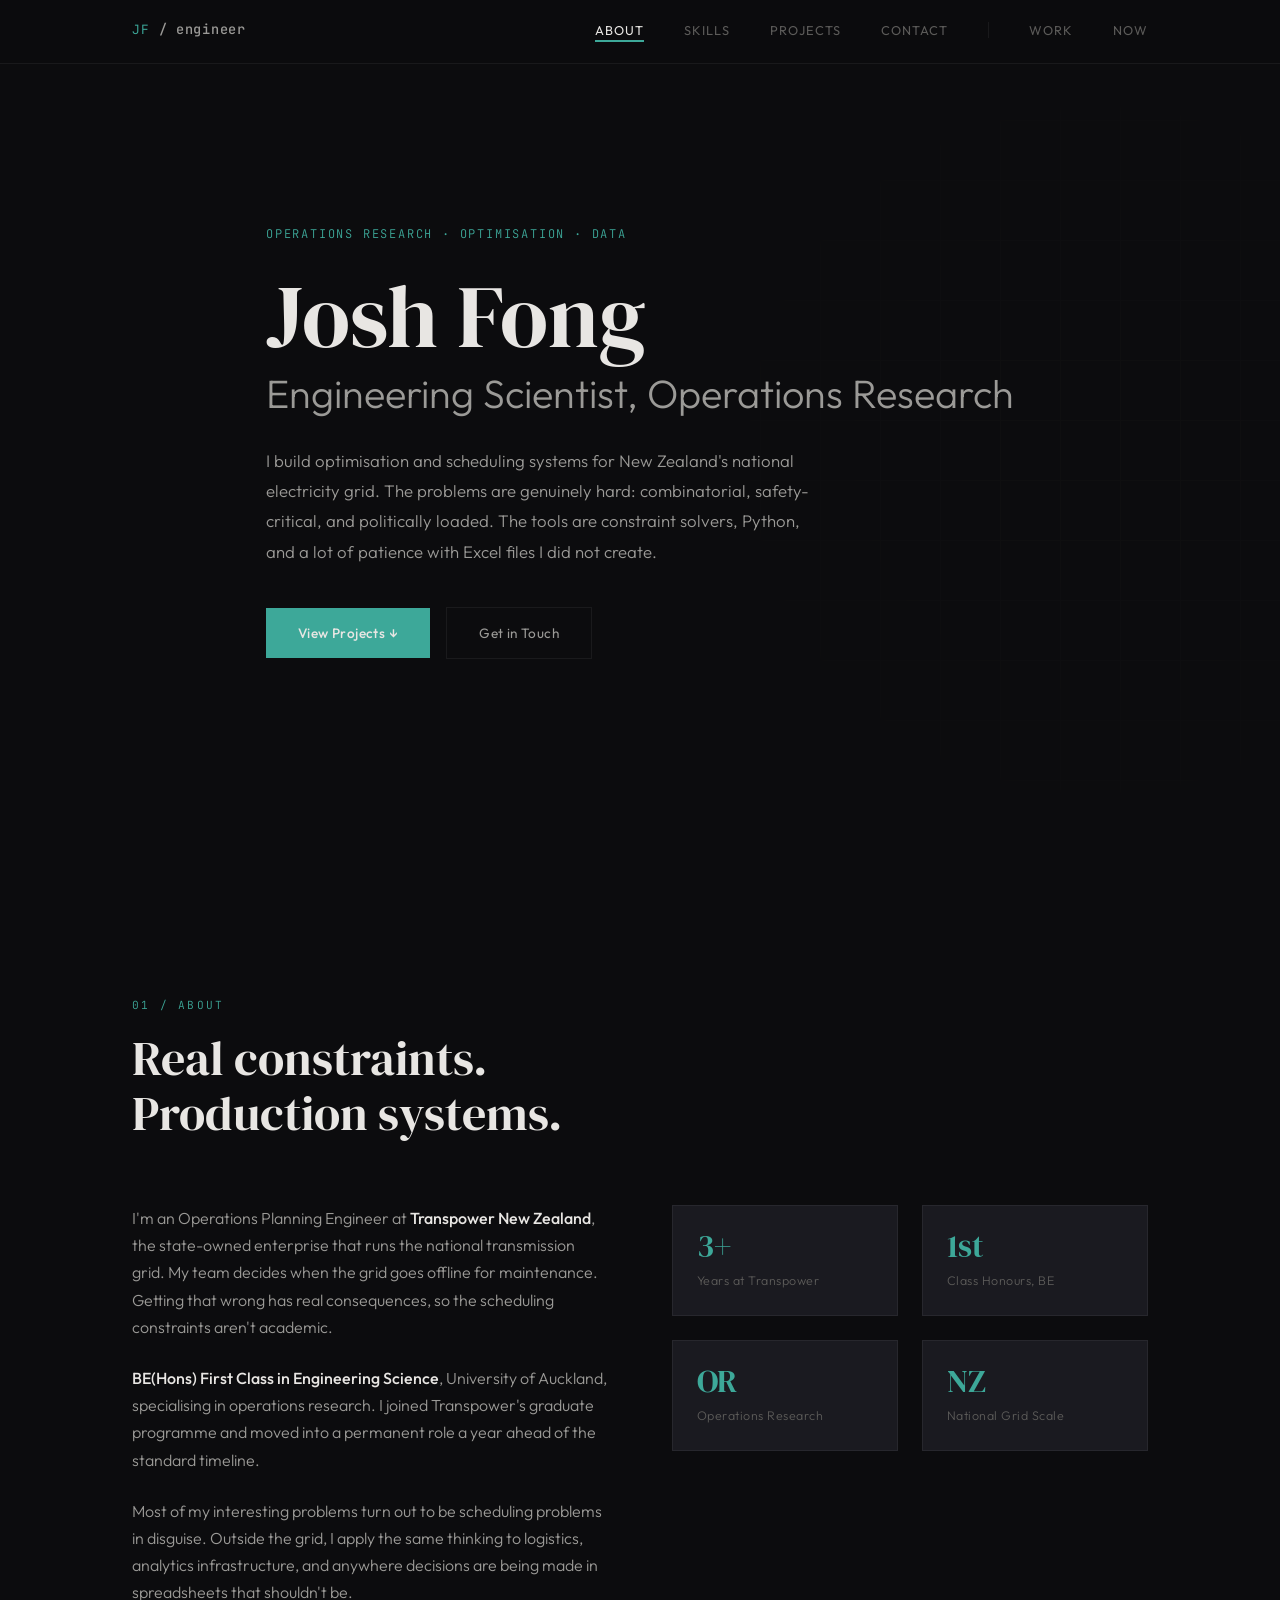
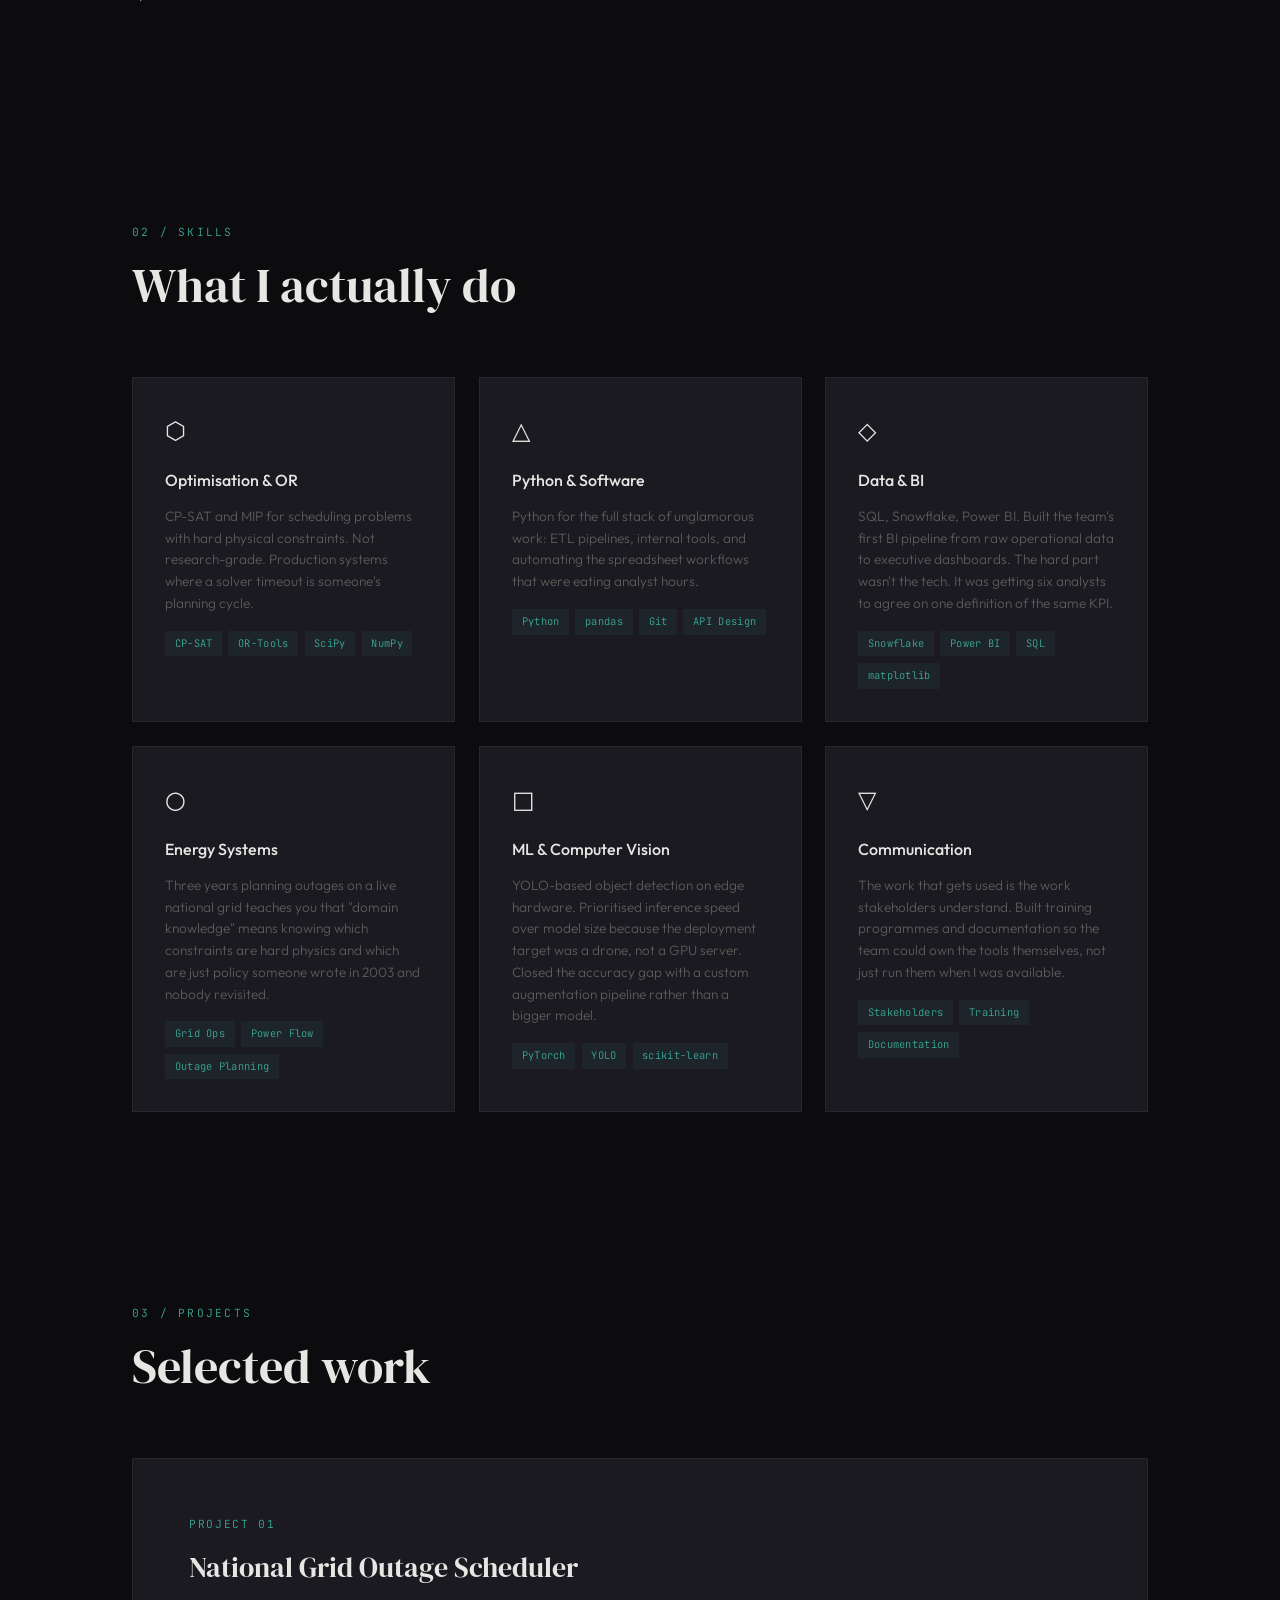
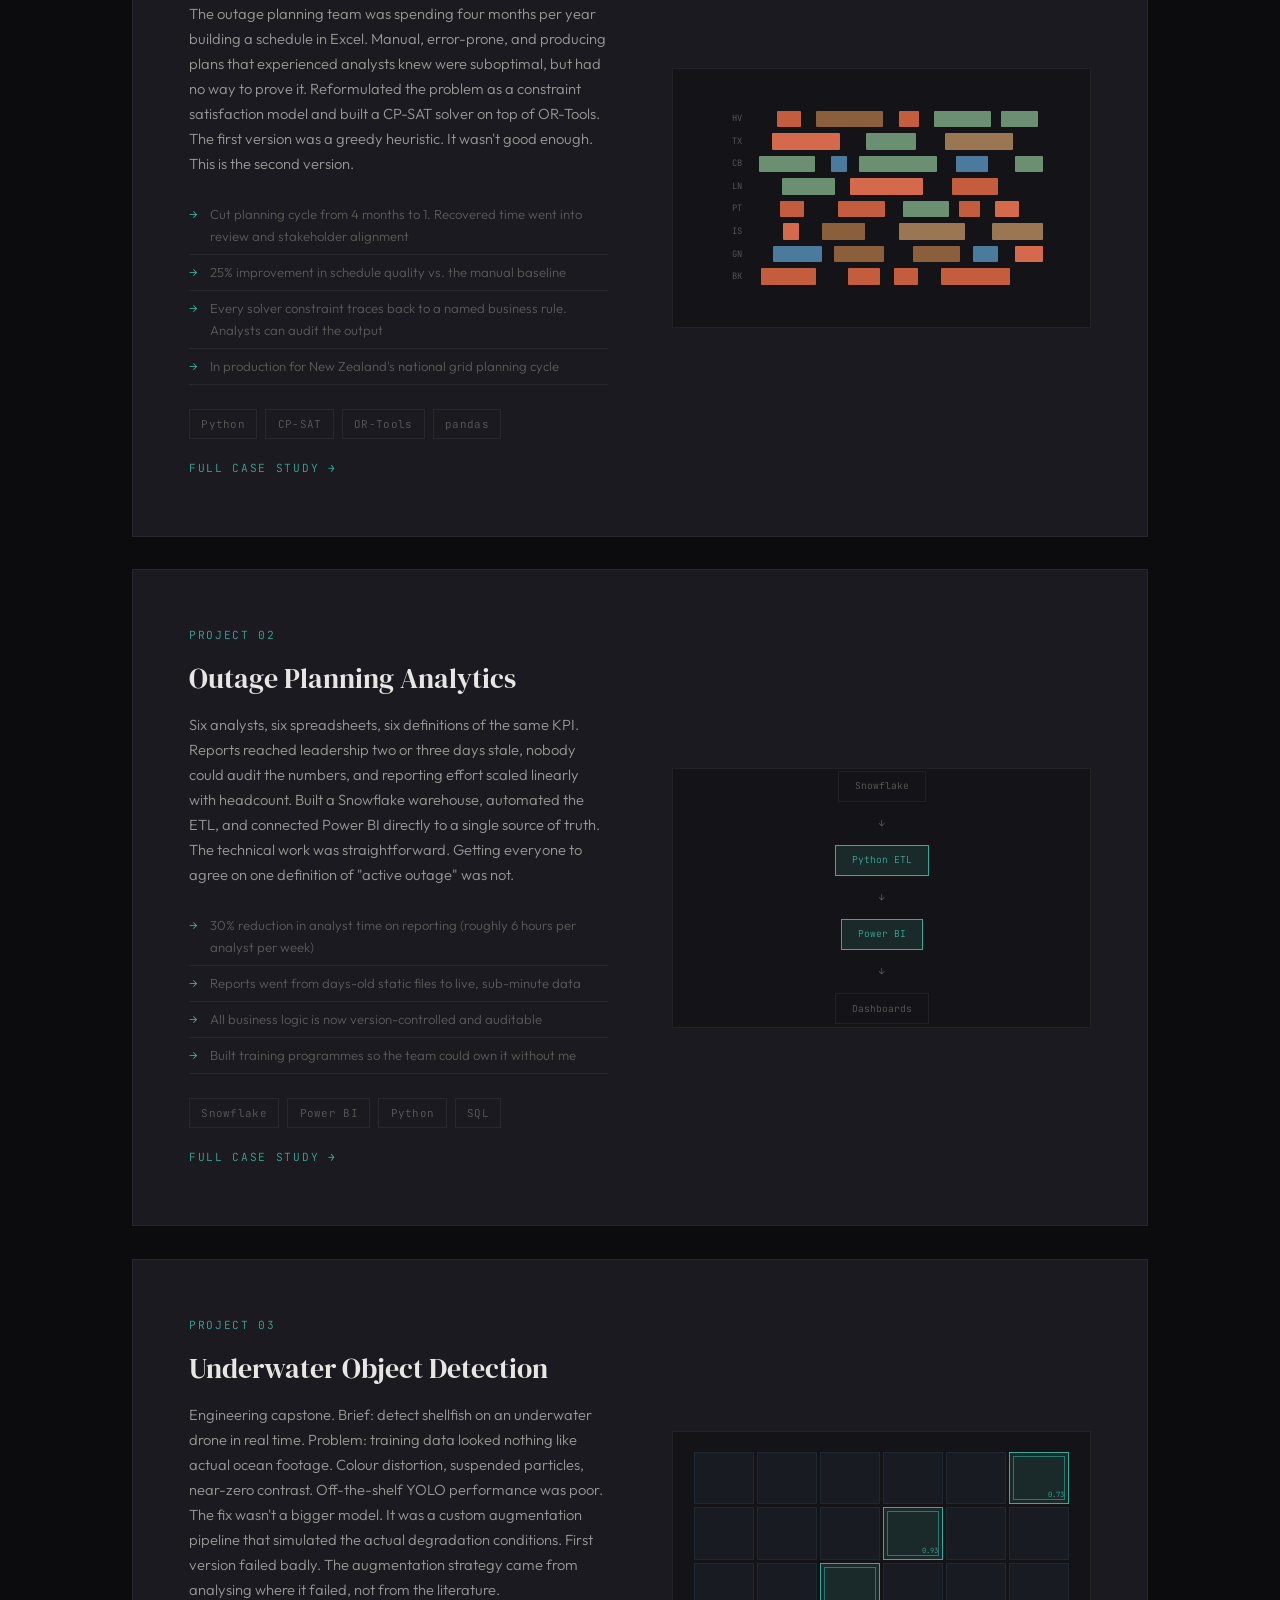
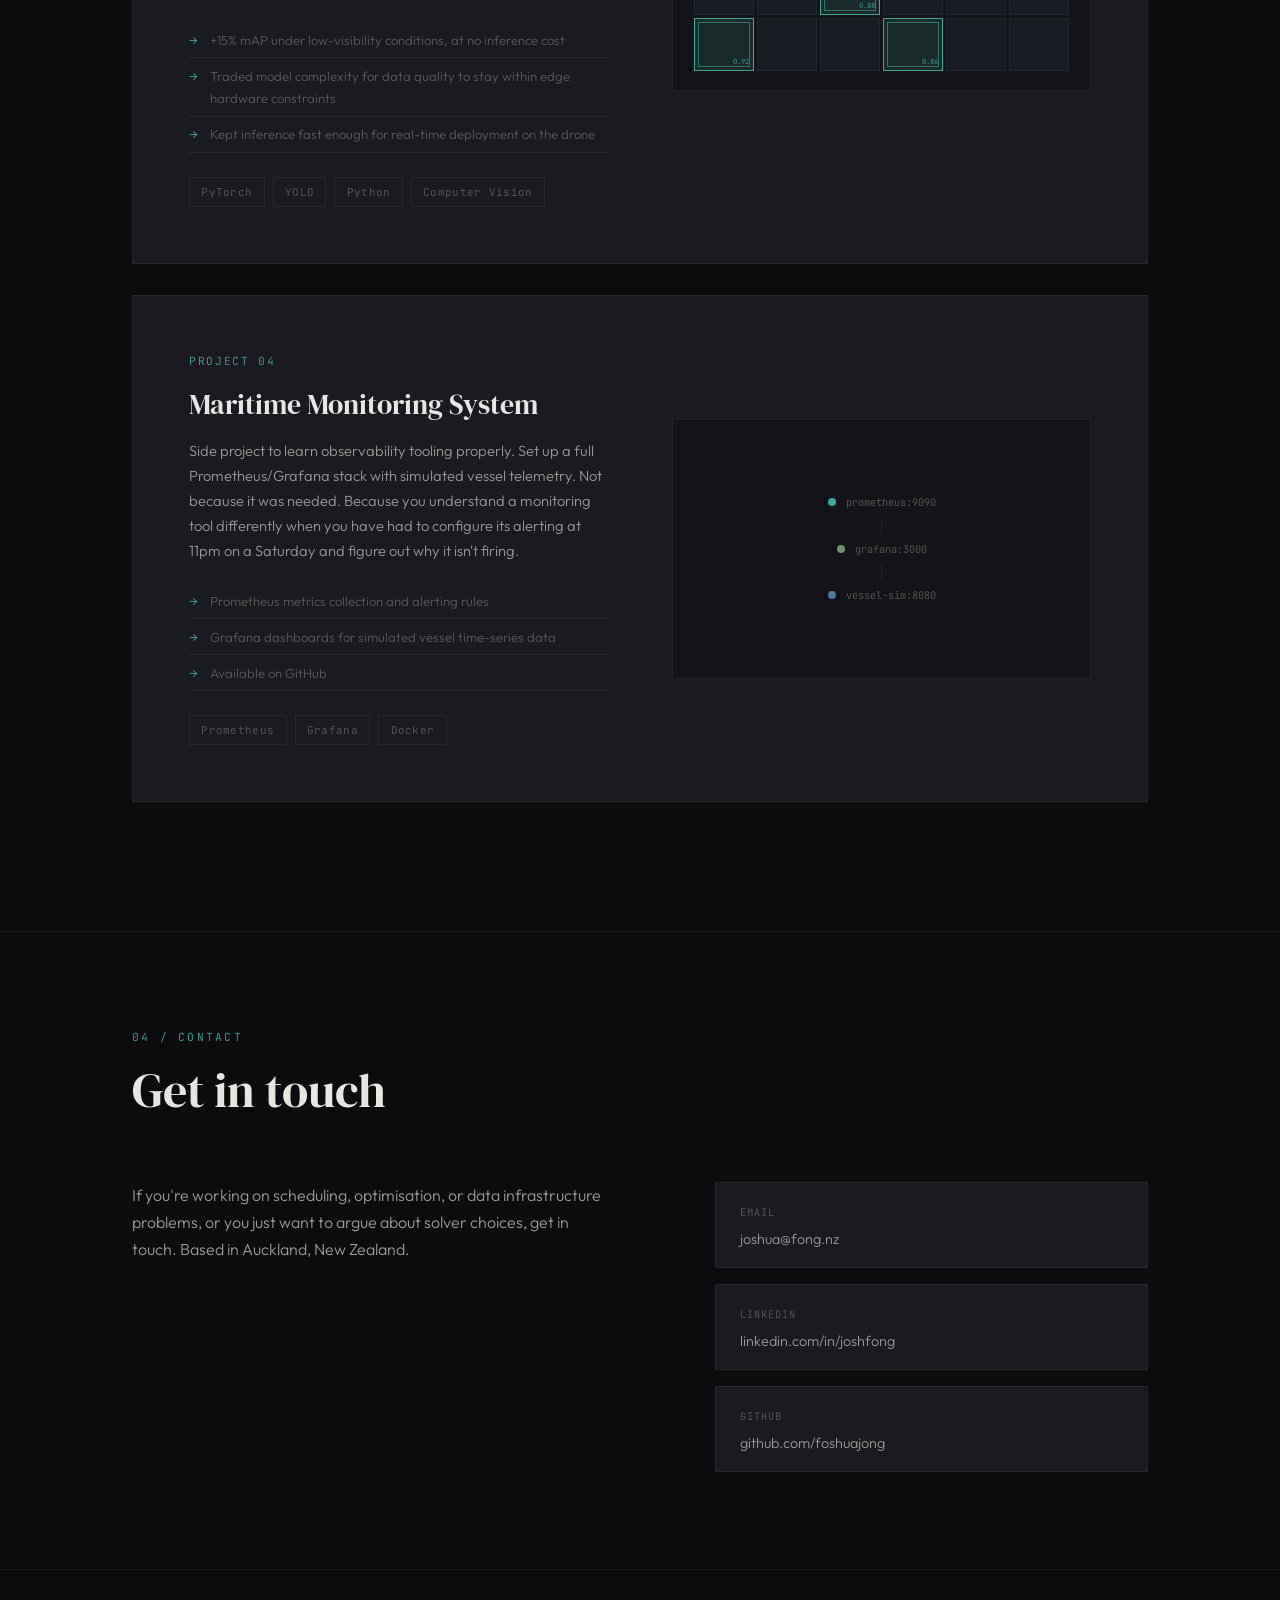
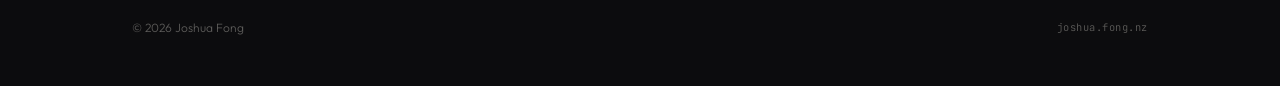
==== commit deb285d7: "Remove all double-dash usage from prose content Replaced every -- with appropriate punctuation (peri" ====
--- a/index.html
+++ b/index.html
@@ -391,11 +391,11 @@
         <div class="hero-label">Operations Research · Optimisation · Data</div>
         <h1>
           Josh Fong
-          <span class="thin">Engineering Scientist -- Operations Research</span>
+          <span class="thin">Engineering Scientist, Operations Research</span>
         </h1>
         <p class="hero-text">
           I build optimisation and scheduling systems for New Zealand's national electricity grid.
-          The problems are genuinely hard -- combinatorial, safety-critical, and politically loaded.
+          The problems are genuinely hard: combinatorial, safety-critical, and politically loaded.
           The tools are constraint solvers, Python, and a lot of patience with Excel files I did not create.
         </p>
         <div class="hero-cta">
@@ -416,7 +416,7 @@
       <div class="about-grid">
         <div class="about-text reveal">
           <p>
-            I'm an Operations Planning Engineer at <strong>Transpower New Zealand</strong> --
+            I'm an Operations Planning Engineer at <strong>Transpower New Zealand</strong>,
             the state-owned enterprise that runs the national transmission grid.
             My team decides when the grid goes offline for maintenance. Getting that
             wrong has real consequences, so the scheduling constraints aren't academic.
@@ -465,7 +465,7 @@
         <div class="skill-card reveal">
           <span class="skill-icon">⬡</span>
           <h3>Optimisation & OR</h3>
-          <p>CP-SAT and MIP for scheduling problems with hard physical constraints. Not research-grade -- production systems where a solver timeout is someone's planning cycle.</p>
+          <p>CP-SAT and MIP for scheduling problems with hard physical constraints. Not research-grade. Production systems where a solver timeout is someone's planning cycle.</p>
           <div class="skill-tags">
             <span class="skill-tag">CP-SAT</span>
             <span class="skill-tag">OR-Tools</span>
@@ -476,7 +476,7 @@
         <div class="skill-card reveal">
           <span class="skill-icon">△</span>
           <h3>Python & Software</h3>
-          <p>Python for the full stack of unglamorous work -- ETL pipelines, internal tools, and automating the spreadsheet workflows that were eating analyst hours.</p>
+          <p>Python for the full stack of unglamorous work: ETL pipelines, internal tools, and automating the spreadsheet workflows that were eating analyst hours.</p>
           <div class="skill-tags">
             <span class="skill-tag">Python</span>
             <span class="skill-tag">pandas</span>
@@ -487,7 +487,7 @@
         <div class="skill-card reveal">
           <span class="skill-icon">◇</span>
           <h3>Data & BI</h3>
-          <p>SQL, Snowflake, Power BI. Built the team's first BI pipeline from raw operational data to executive dashboards. The hard part wasn't the tech -- it was getting six analysts to agree on one definition of the same KPI.</p>
+          <p>SQL, Snowflake, Power BI. Built the team's first BI pipeline from raw operational data to executive dashboards. The hard part wasn't the tech. It was getting six analysts to agree on one definition of the same KPI.</p>
           <div class="skill-tags">
             <span class="skill-tag">Snowflake</span>
             <span class="skill-tag">Power BI</span>
@@ -518,7 +518,7 @@
         <div class="skill-card reveal">
           <span class="skill-icon">▽</span>
           <h3>Communication</h3>
-          <p>The work that gets used is the work stakeholders understand. Built training programmes and documentation so the team could own the tools themselves -- not just run them when I was available.</p>
+          <p>The work that gets used is the work stakeholders understand. Built training programmes and documentation so the team could own the tools themselves, not just run them when I was available.</p>
           <div class="skill-tags">
             <span class="skill-tag">Stakeholders</span>
             <span class="skill-tag">Training</span>
@@ -544,15 +544,15 @@
           <h3>National Grid Outage Scheduler</h3>
           <p>
             The outage planning team was spending four months per year building a schedule in Excel.
-            Manual, error-prone, and producing plans that experienced analysts knew were suboptimal
-            -- but had no way to prove it. Reformulated the problem as a constraint satisfaction model
+            Manual, error-prone, and producing plans that experienced analysts knew were suboptimal,
+            but had no way to prove it. Reformulated the problem as a constraint satisfaction model
             and built a CP-SAT solver on top of OR-Tools. The first version was a greedy heuristic.
             It wasn't good enough. This is the second version.
           </p>
           <ul class="project-detail-list">
-            <li>Cut planning cycle from 4 months to 1 -- recovered time went into review and stakeholder alignment</li>
+            <li>Cut planning cycle from 4 months to 1. Recovered time went into review and stakeholder alignment</li>
             <li>25% improvement in schedule quality vs. the manual baseline</li>
-            <li>Every solver constraint traces back to a named business rule -- analysts can audit the output</li>
+            <li>Every solver constraint traces back to a named business rule. Analysts can audit the output</li>
             <li>In production for New Zealand's national grid planning cycle</li>
           </ul>
           <div class="project-tech">
@@ -582,7 +582,7 @@
             of "active outage" was not.
           </p>
           <ul class="project-detail-list">
-            <li>30% reduction in analyst time on reporting -- roughly 6 hours per analyst per week</li>
+            <li>30% reduction in analyst time on reporting (roughly 6 hours per analyst per week)</li>
             <li>Reports went from days-old static files to live, sub-minute data</li>
             <li>All business logic is now version-controlled and auditable</li>
             <li>Built training programmes so the team could own it without me</li>
@@ -607,14 +607,14 @@
           <h3>Underwater Object Detection</h3>
           <p>
             Engineering capstone. Brief: detect shellfish on an underwater drone in real time.
-            Problem: training data looked nothing like actual ocean footage -- colour distortion,
+            Problem: training data looked nothing like actual ocean footage. Colour distortion,
             suspended particles, near-zero contrast. Off-the-shelf YOLO performance was poor.
             The fix wasn't a bigger model. It was a custom augmentation pipeline that simulated
             the actual degradation conditions. First version failed badly. The augmentation
             strategy came from analysing where it failed, not from the literature.
           </p>
           <ul class="project-detail-list">
-            <li>+15% mAP under low-visibility conditions -- at no inference cost</li>
+            <li>+15% mAP under low-visibility conditions, at no inference cost</li>
             <li>Traded model complexity for data quality to stay within edge hardware constraints</li>
             <li>Kept inference fast enough for real-time deployment on the drone</li>
           </ul>
@@ -638,7 +638,7 @@
           <p>
             Side project to learn observability tooling properly.
             Set up a full Prometheus/Grafana stack with simulated vessel telemetry.
-            Not because it was needed -- because you understand a monitoring tool
+            Not because it was needed. Because you understand a monitoring tool
             differently when you have had to configure its alerting at 11pm on a
             Saturday and figure out why it isn't firing.
           </p>
@@ -670,8 +670,8 @@
       <div class="contact-content">
         <div class="contact-text reveal">
           <p>
-            If you're working on scheduling, optimisation, or data infrastructure problems --
-            or you just want to argue about solver choices -- get in touch.
+            If you're working on scheduling, optimisation, or data infrastructure problems,
+            or you just want to argue about solver choices, get in touch.
             Based in Auckland, New Zealand.
           </p>
         </div>
